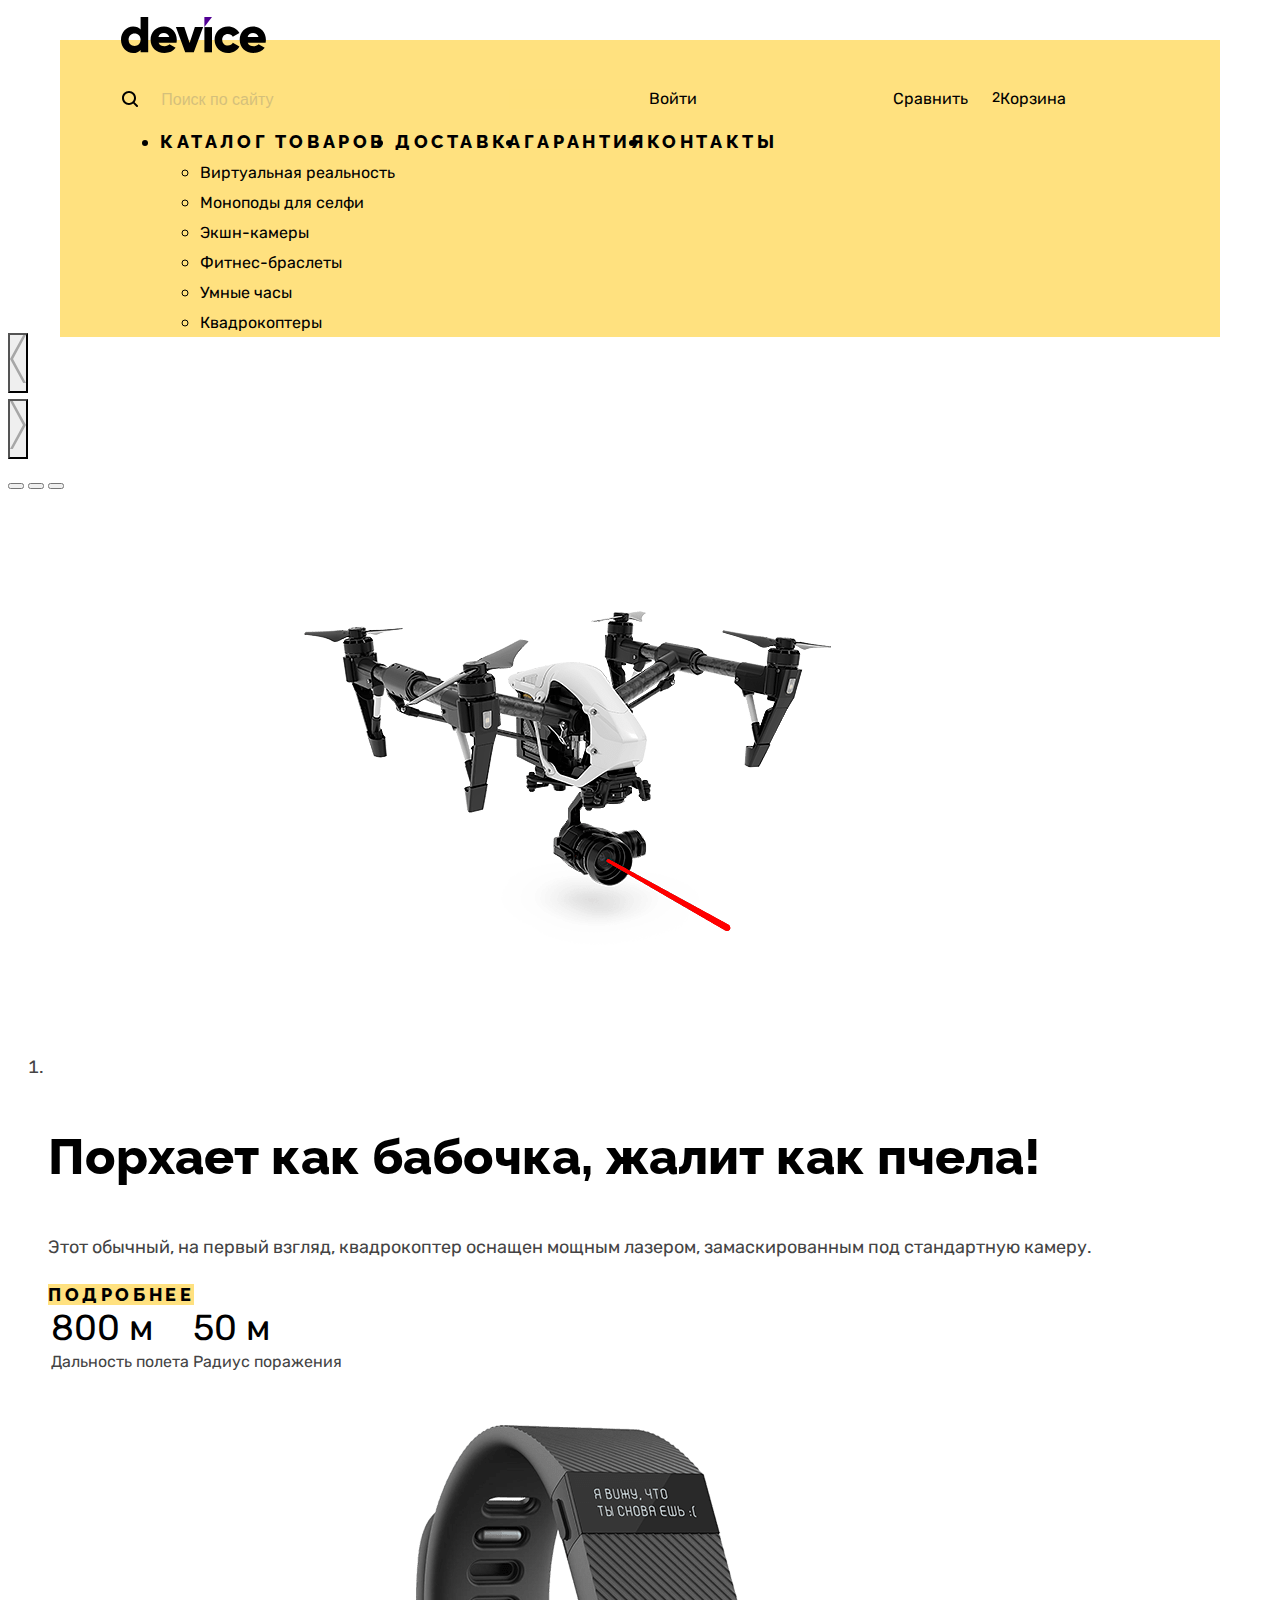
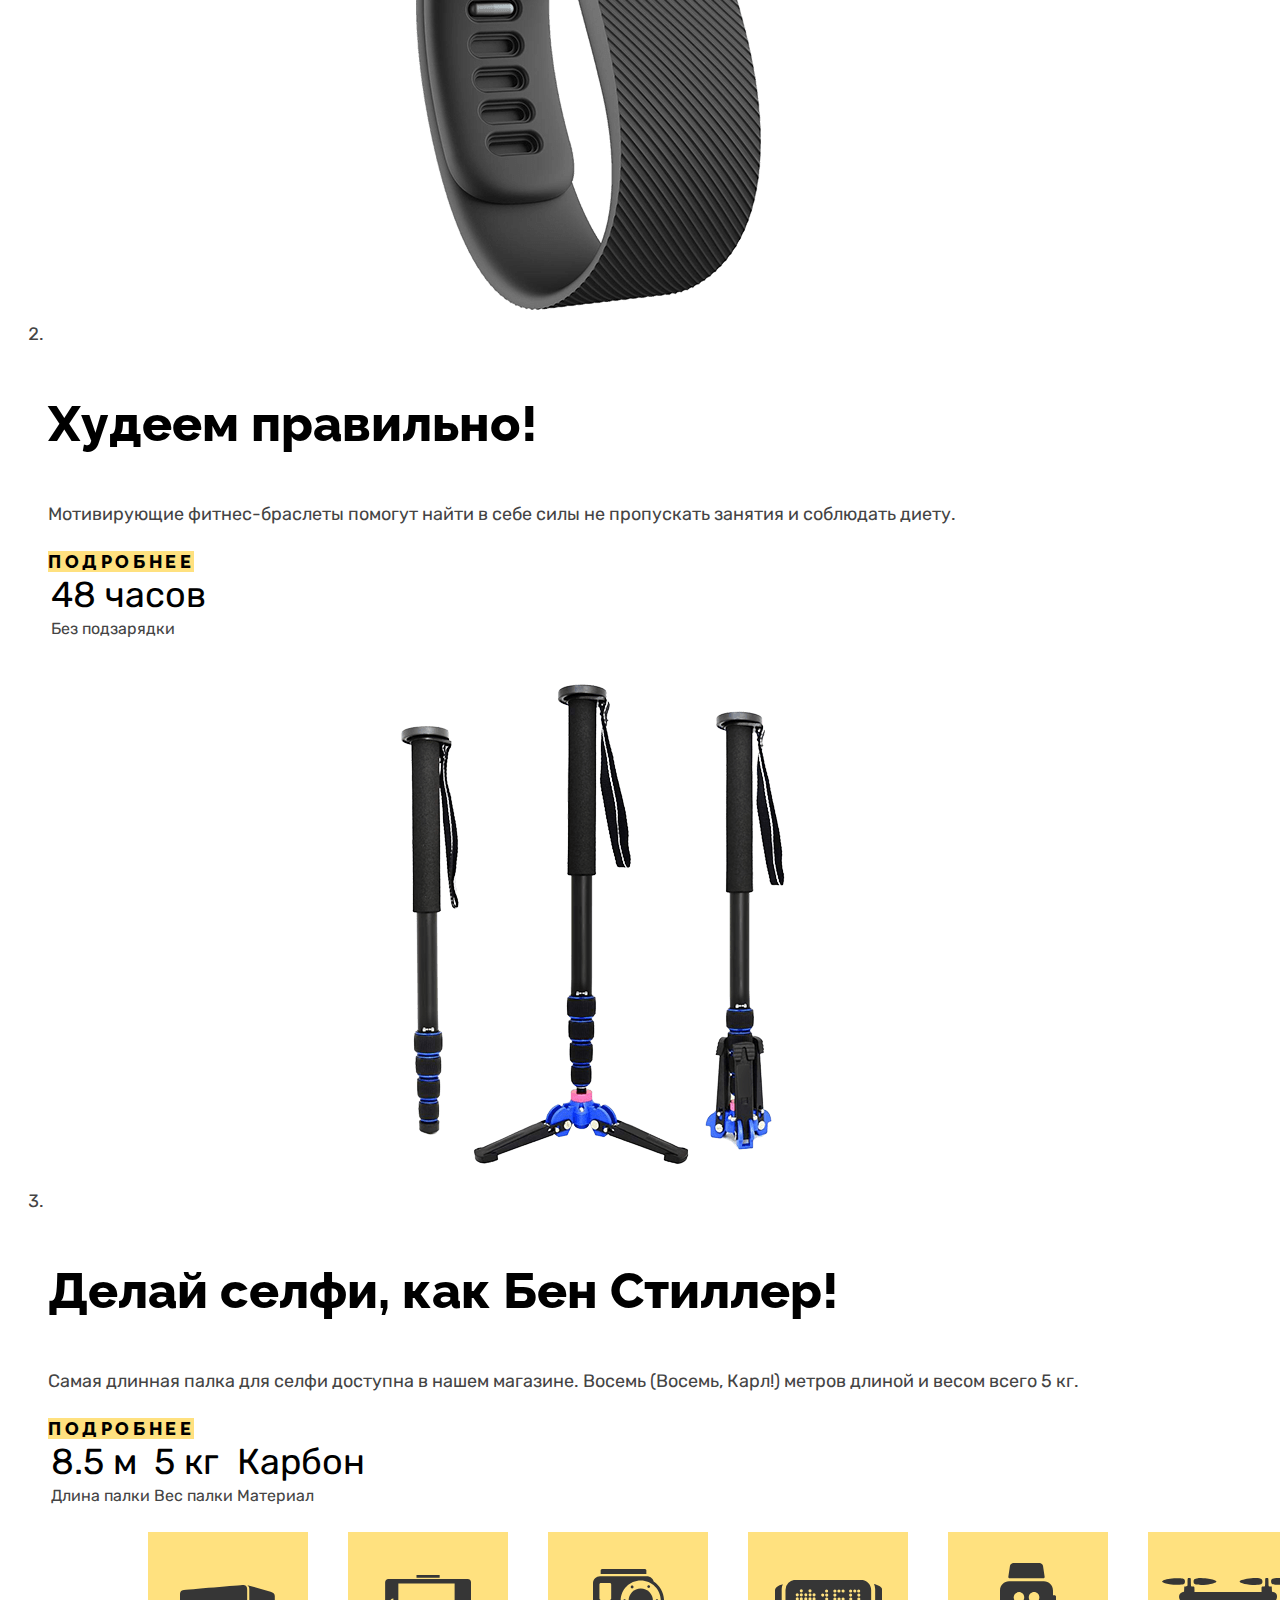
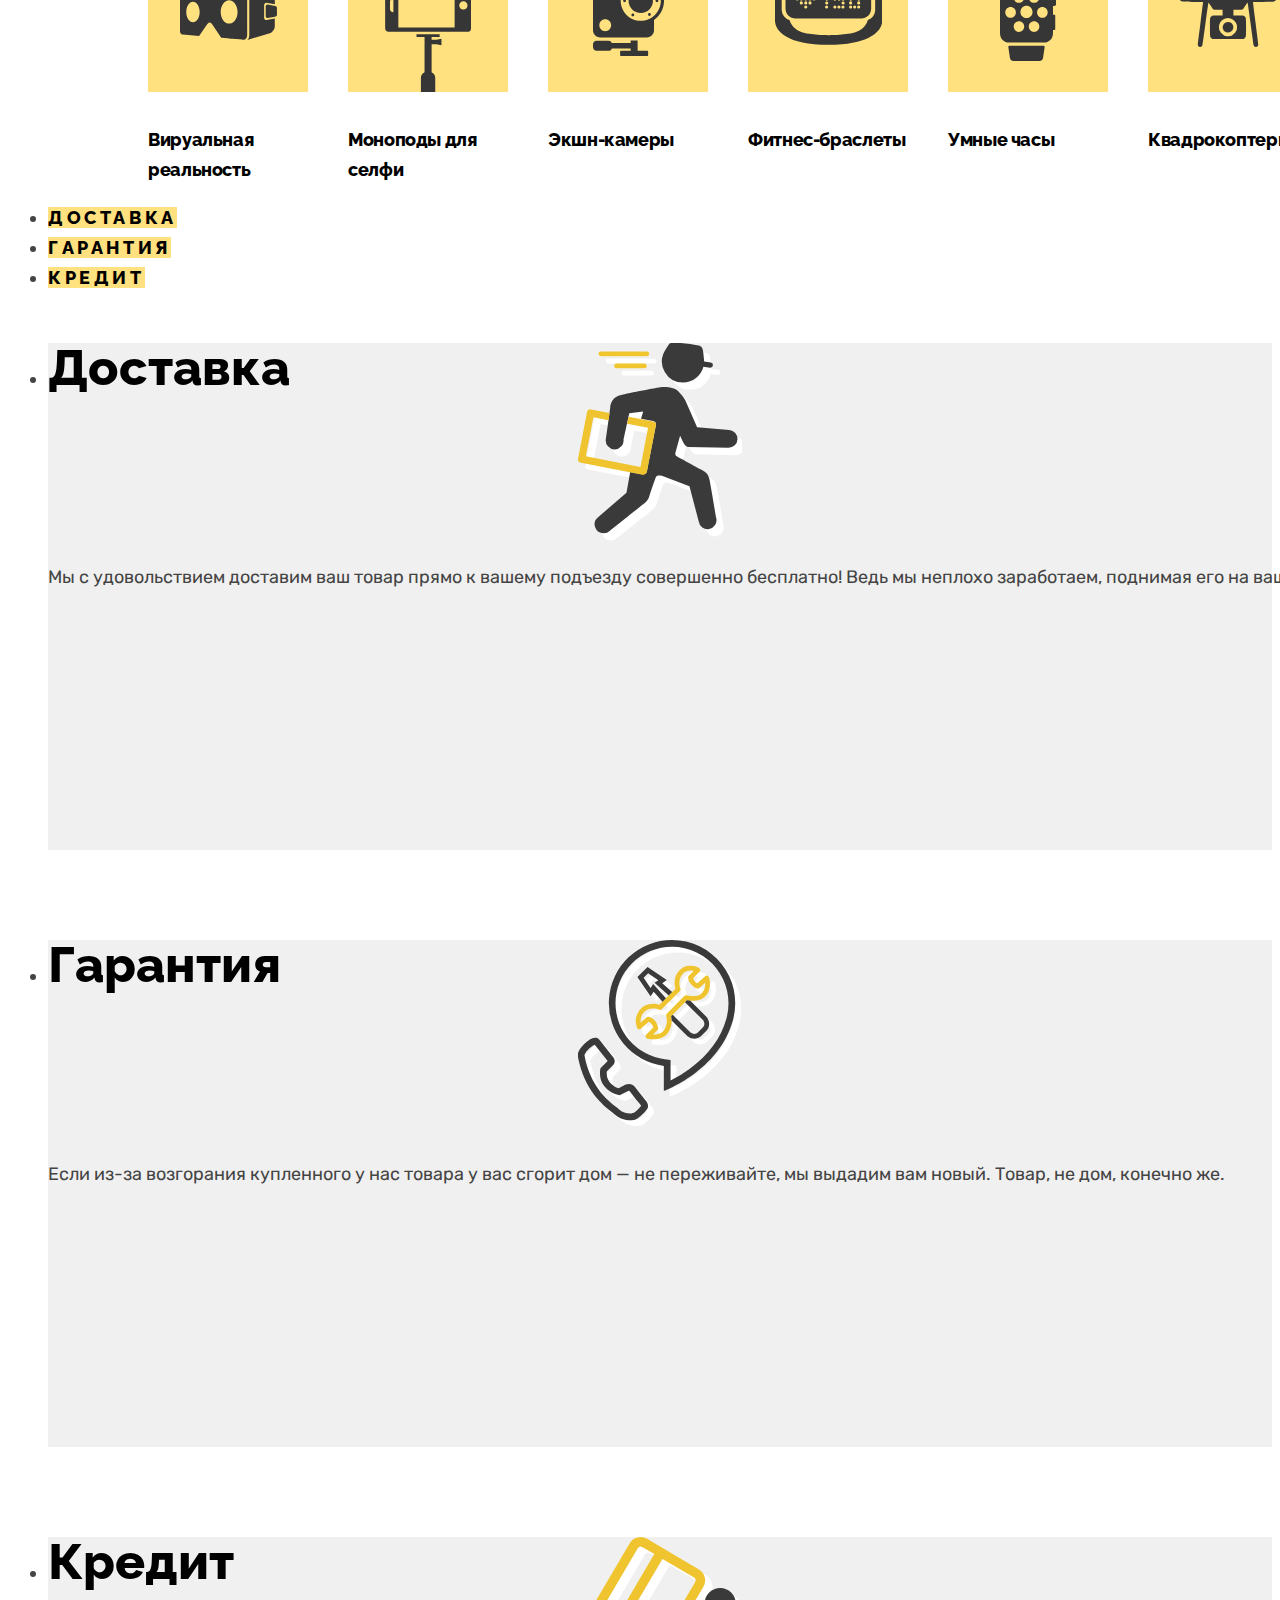
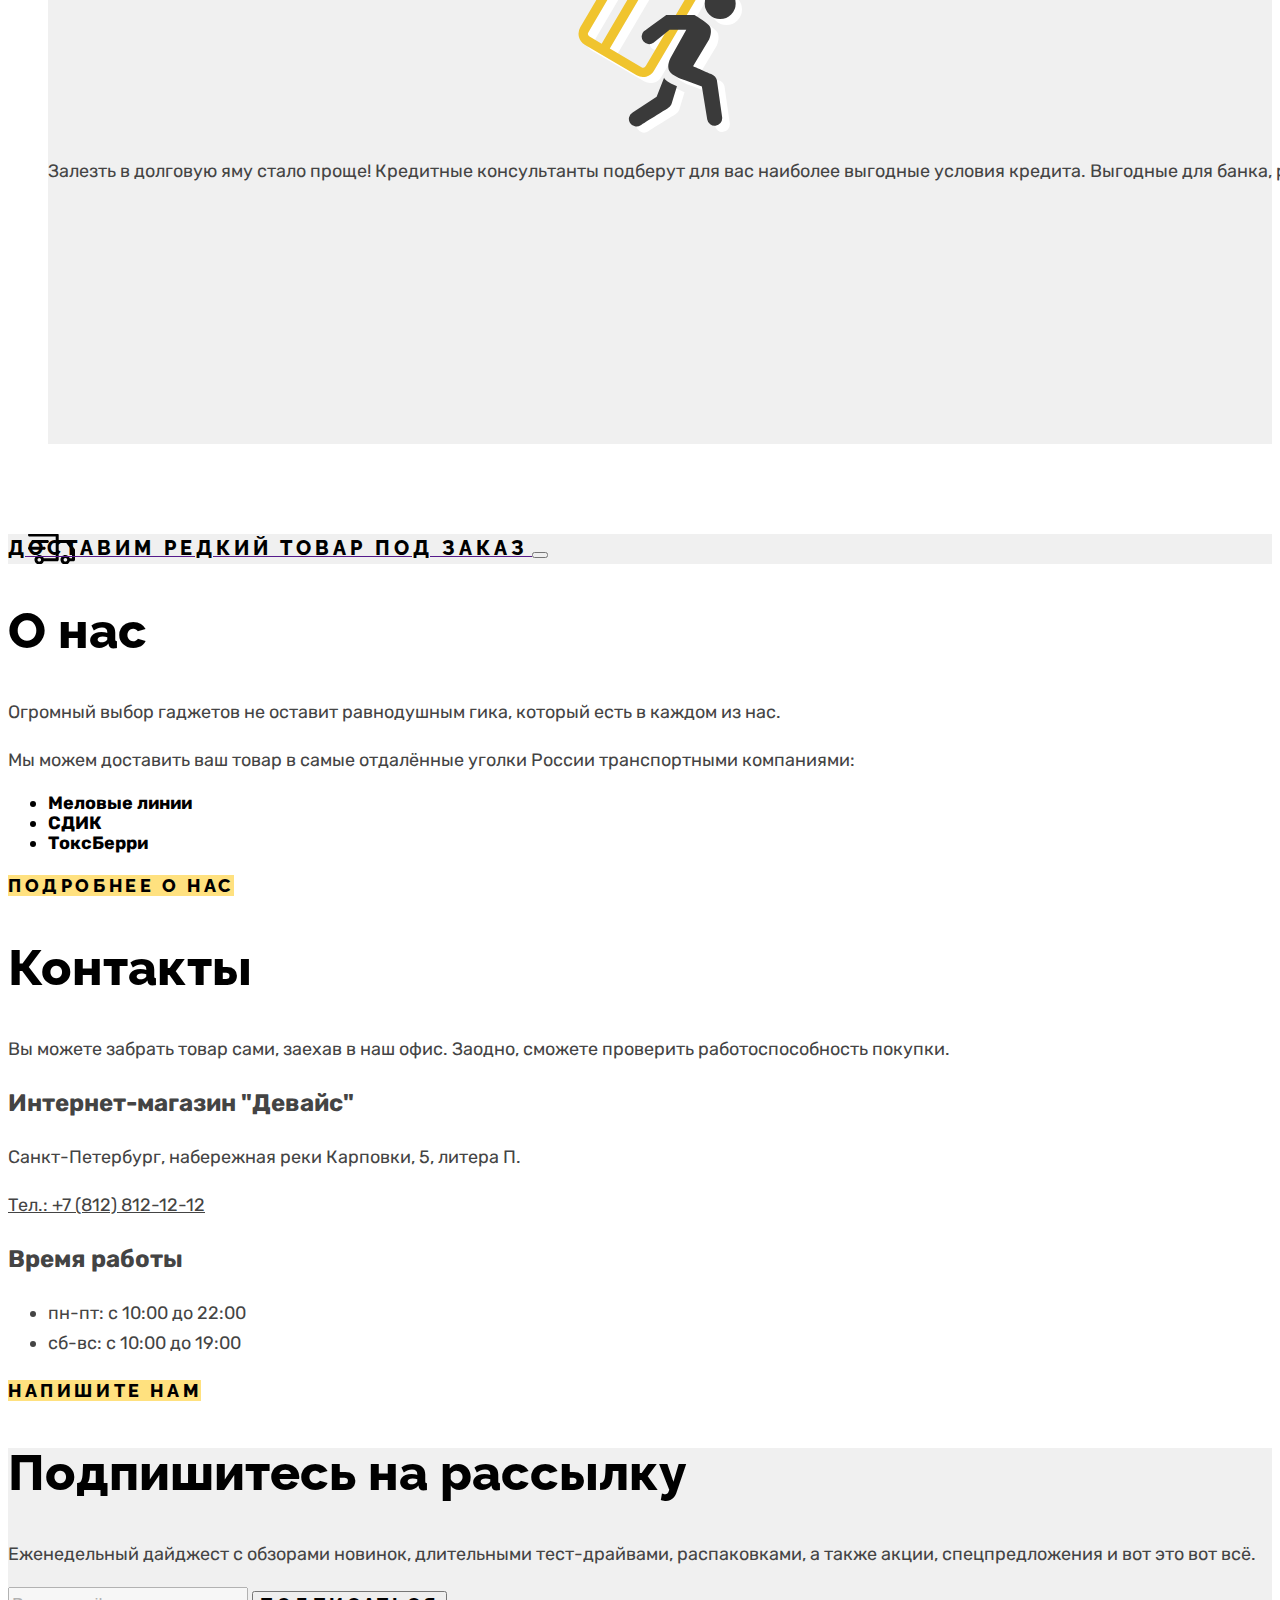
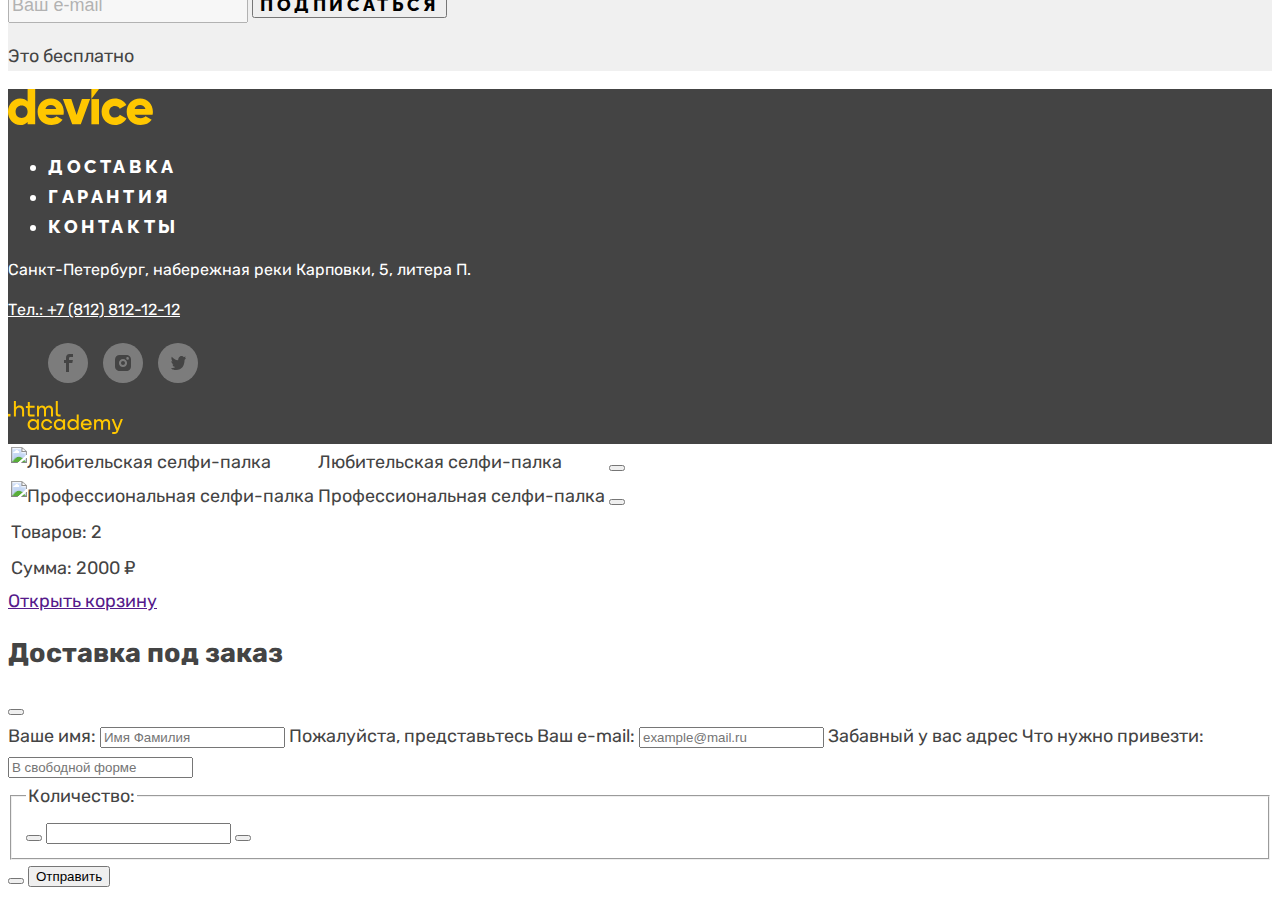
==== index.html @ 83bd24f4 "Базовая стилизация всех страниц (правки1)" ====
<!DOCTYPE html>
<html lang="ru">
  <head>
    <meta charset="utf-8">
    <title>HTML Academy: Девайс</title>
    <link rel="stylesheet" href="css/styles.css">
  </head>

  <body>
    <header class="header">
      <a class="logo" href="index.html">
        <img class="logo-black" src="img/device-black.svg" height="36" width="145" alt="Логотип Интернет-магазина гаджетов ''Девайс''">
      </a>
      <nav class="navigation">
        <div class="user-menu">
          <form class="search" action="https://echo.htmlacademy.ru/" method="post">
            <button class="search-button" type="submit">
              <label class="visually-hidden">Поиск по сайту</label>
            </button>
            <input class="search-input" type="text" name="search" placeholder="Поиск по сайту">
          </form>
          <a class="user-menu-link in" href="#">
            <span class="user-menu-link-txt">Войти</span>
          </a>
          <a class="user-menu-link out" href="#">
            <span class="visually-hidden">Выйти</span>
          </a>
          <a class="user-menu-link compare" href="#">
            <span class="user-menu-link-txt">Сравнить</span>
          </a>
          <a class="user-menu-link basket" href="#">
            <span class="user-menu-basket-quantity">2</span>
            <span class="user-menu-link-txt" >Корзина</span>
          </a>
        </div>

        <ul class="main-menu">
          <li class="main-menu-item">
            <a class="main-menu-link" href="catalog.html">Каталог товаров</a>
            <ul class="main-menu-categories">
              <li class="main-menu-categories-item">
                <a class="main-menu-categories-link" href="virtual-reality.html">Виртуальная реальность</a>
              </li>
              <li class="main-menu-categories-item">
                <a class="main-menu-categories-link" href="monopods.html">Моноподы для селфи</a>
              </li>
              <li class="main-menu-categories-item">
                <a class="main-menu-categories-link" href="action-cams.html">Экшн-камеры</a>
              </li>
              <li class="main-menu-categories-item">
                <a class="main-menu-categories-link" href="fitness-bracelets.html">Фитнес-браслеты</a>
              </li>
              <li class="main-menu-categories-item">
                <a class="main-menu-categories-link" href="smart-watch.html">Умные часы</a>
              </li>
              <li class="main-menu-categories-item">
                <a class="main-menu-categories-link" href="copters.html">Квадрокоптеры</a>
              </li>
            </ul>
          </li>
          <li class="main-menu-item">
            <a class="main-menu-link" href="#">Доставка</a>
          </li>
          <li class="main-menu-item">
            <a class="main-menu-link" href="#">Гарантия</a>
          </li>
          <li class="main-menu-item">
            <a class="main-menu-link" href="#">Контакты</a>
          </li>
        </ul>
      </nav>
    </header>

    <main class="main-index">
      <h1 class="visually-hidden">Интернет-магазин гаджетов "Девайс"</h1>
      <section class="promo">
        <h2 class="visually-hidden">Промо-Слайдер</h2>
        <div>
          <button class="promo-button-prev" type="button">
            <span class="visually-hidden">Предыдущее промо</span>
          </button>
        </div>
        <div>
          <button class="promo-button-next" type="button">
            <span class="visually-hidden">Следующее промо</span>
          </button>
        </div>

        <div class="promo-pagination">
          <button class="promo-pagination-button-current" type="button">
            <span class="visually-hidden">1-е промо</span>
          </button>
          <button class="promo-pagination-button" type="button">
            <span class="visually-hidden">2-е промо</span>
          </button>
          <button class="promo-pagination-button" type="button">
            <span class="visually-hidden">3-е промо</span>
          </button>
        </div>

        <ol class="promo-list">
          <li class="promo-list-item">
            <span class="promo-list-item-number">01</span>
            <a class="promo-list-item-image-link" href="#">
              <img class="promo-list-item-image" src="img/slider-1.png" alt="Фото квадропоптера" >
            </a>
            <p class="promo-list-item-tagline">Порхает как бабочка, жалит как пчела!</p>
            <p class="promo-list-item-description">Этот обычный, на первый взгляд, квадрокоптер оснащен мощным лазером, замаскированным под стандартную камеру.</p>
            <a class="button" href="#">Подробнее</a>
            <table class="promo-list-item-table">
              <tr class="promo-list-item-table-values">
                <td>800 м</td>
                <td>50 м</td>
              </tr>
              <tr class="promo-list-item-table-parameters">
                <td>Дальность полета</td>
                <td>Радиус поражения</td>
              </tr>
            </table>
          </li>
          <li class="promo-list-item">
            <span class="promo-list-item-number">02</span>
            <a class="promo-list-item-image-link" href="#">
              <img class="promo-list-item-image"  src="img/slider-2.png" alt="Фото фитнес-браслета" >
            </a>
            <p class="promo-list-item-tagline">Худеем правильно!</p>
            <p class="promo-list-item-description">Мотивирующие фитнес-браслеты помогут найти в себе силы не пропускать занятия и соблюдать диету.</p>
            <a class="button" href="#">Подробнее</a>
            <table class="promo-list-item-table">
              <tr class="promo-list-item-table-values">
                <td>48 часов</td>
              </tr>
              <tr class="promo-list-item-table-parameters">
                <td>Без подзарядки</td>
              </tr>
            </table>
          </li>
          <li class="promo-list-item">
            <span class="promo-list-item-number">03</span>
            <a class="promo-list-item-image-link" href="#">
              <img class="promo-list-item-image" src="img/slider-3.png" alt="Фото селфи-палки" >
            </a>
            <p class="promo-list-item-tagline">Делай селфи, как Бен Стиллер!</p>
            <p class="promo-list-item-description">Самая длинная палка для селфи доступна в нашем магазине. Восемь (Восемь, Карл!) метров длиной и весом всего 5 кг.</p>
            <a class="button" href="#">Подробнее</a>
            <table class="promo-list-item-table">
              <tr class="promo-list-item-table-values">
                <td>8.5 м</td>
                <td>5 кг</td>
                <td>Карбон</td>
              </tr>
              <tr class="promo-list-item-table-parameters">
                <td>Длина палки</td>
                <td>Вес палки</td>
                <td>Материал</td>
              </tr>
            </table>
          </li>
        </ol>
      </section>

      <section class="categories">
        <h2 class="visually-hidden">Категории</h2>
        <ul class="categories-list">
          <li class="categories-item">
            <a class="categories-link cat-img-1" href="#">
              <span class="categories-title">Вируальная реальность</span>
            </a>
          </li>

          <li class="categories-item">
            <a class="categories-link cat-img-2" href="#">
              <span class="categories-title">Моноподы для селфи</span>
            </a>
          </li>

          <li class="categories-item">
            <a class="categories-link cat-img-3" href="#">
              <span class="categories-title">Экшн-камеры</span>
            </a>
          </li>

          <li class="categories-item">
            <a class="categories-link cat-img-4" href="#">
              <span class="categories-title">Фитнес-браслеты</span>
            </a>
          </li>
          <li class="categories-item inner">
            <a class="categories-link cat-img-5" href="#">
              <span class="categories-title ">Умные часы</span>
            </a>
          </li>
          <li class="categories-item">
            <a class="categories-link cat-img-6" href="#">
              <span class="categories-title ">Квадрокоптеры</span>
            </a>
          </li>
        </ul>
      </section>

      <section class="services">
        <h2 class="visually-hidden">Сервисы</h2>

        <div class="services-group">
          <ul class="services-pagination">
            <li class="services-pagination-item">
              <a class="button" href="#">
                <span class="services-pagination-link-txt">Доставка</span>
              </a>
            </li>
            <li class="services-pagination-item">
              <a class="button" href="#">
                <span class="services-pagination-link-txt">Гарантия</span>
              </a>
            </li>
            <li class="services-pagination-item">
              <a class="button" href="#">
                <span class="services-pagination-link-txt">Кредит</span>
              </a>
            </li>
          </ul>

          <ul class="services-list">
            <li class="services-list-item delivery-img">
              <h3 class="services-list-item-name">Доставка</h3>
              <p class="services-list-item-description">Мы с удовольствием доставим ваш товар прямо к вашему подъезду совершенно бесплатно! Ведь мы неплохо заработаем, поднимая его на ваш этаж.</p>
            </li>
            <li class="services-list-item warranty-img">
              <h3 class="services-list-item-name">Гарантия</h3>
              <p class="services-list-item-description">Если из-за возгорания купленного у нас товара у вас сгорит дом — не переживайте, мы выдадим вам новый. Товар, не дом, конечно же.</p>
            </li>
            <li class="services-list-item credit-img">
              <h3 class="services-list-item-name">Кредит</h3>
              <p class="services-list-item-description">Залезть в долговую яму стало проще! Кредитные консультанты подберут для вас наиболее выгодные условия кредита. Выгодные для банка, разумеется.</p>
            </li>
          </ul>
        </div>

        <div class="services-delivery">
          <h3 class="visually-hidden">Доставка под заказ</h3>
          <a class="services-delivery-link" href="">
            <span class="services-delivery-link-txt">Доставим редкий товар под заказ</span>
          </a>
          <button class="services-delivery-button-info" type="button">
            <span class="visually-hidden">Посмотреть дополнительную информацию</span>
          </button>
        </div>
      </section>

      <section class="about-us">
        <h2 class="subtitle-h2">О нас</h2>
        <p class="about-us-txt1">Огромный выбор гаджетов не оставит равнодушным гика, который есть в каждом из нас.</p>
        <p class="about-us-txt2">Мы можем доставить ваш товар в самые отдалённые уголки России транспортными компаниями:</p>
        <ul class="about-us-3pl">
          <li class="about-us-3pl-company">Меловые линии</li>
          <li class="about-us-3pl-company">СДИК</li>
          <li class="about-us-3pl-company">ТоксБерри</li>
        </ul>
        <a class="button" href="#">Подробнее о нас</a>
      </section>

      <section class="contacts">
        <h2 class="subtitle-h2">Контакты</h2>
        <p class="contacts-txt">Вы можете забрать товар сами, заехав в наш офис. Заодно, сможете проверить работоспособность покупки.</p>
        <h3 class="contacts-address-subtitle">Интернет-магазин "Девайс"</h3>
        <address class="contacts-address">
          <p class="contacts-address-txt">Санкт-Петербург, набережная реки Карповки, 5, литера П.</p>
          <a class="contacts-phone" href="tel:+78128121212">Тел.: +7 (812) 812-12-12</a>
        </address>
        <h3 class="contacts-schedule-subtitle">Время работы</h3>
        <ul class="contacts-schedule">
          <li class="contacts-schedule-item">пн-пт: с 10:00 до 22:00</li>
          <li class="contacts-schedule-item">сб-вс: с 10:00 до 19:00</li>
        </ul>
        <a class="button" href="#">Напишите нам</a>
      </section>

      <section class="mailing">
        <h2 class="subtitle-h2">Подпишитесь на рассылку</h2>
        <p class="mailing-description">Еженедельный дайджест с обзорами новинок, длительными тест-драйвами, распаковками, а также акции, спецпредложения и вот это вот всё.</p>
        <form class="mailing-submission" action="https://echo.htmlacademy.ru/" method="post">
          <input class="mailing-submission-email" type="email" name="mailing-submission-email" placeholder="Ваш e-mail">
          <button class="mailing-submission-button" type="submit">Подписаться</button>
        </form>
        <p class="mailing-for-free">Это бесплатно</p>
      </section>
    </main>

    <footer class="footer">
      <a href="index.html">
        <img class="logo-yellow" height="36" width="145" src="img/device-yellow.svg"  alt="Логотип Интернет-магазина гаджетов ''Девайс''">
      </a>
      <section class="footer-navigation">
        <h2 class="visually-hidden">Навигация</h2>
        <ul class="footer-navigation-list">
          <li class="footer-navigation-item">
            <a class="footer-navigation-link" href="#">Доставка</a>
          </li>
          <li class="footer-navigation-item">
            <a class="footer-navigation-link" href="#">Гарантия</a>
          </li>
          <li class="footer-navigation-item">
            <a class="footer-navigation-link" href="#">Контакты</a>
          </li>
        </ul>
      </section>

      <section class="footer-contacts">
        <h2 class="visually-hidden">Контакты</h2>
        <address class="footer-contacts-address">
          <p class="footer-contacts-address-txt">Санкт-Петербург, набережная реки Карповки, 5, литера П.</p>
        </address>
        <p class="footer-contacts-address">
          <a class="footer-contacts-address-phone" href="tel:+78128121212">Тел.: +7 (812) 812-12-12</a>
        </p>
      </section>

      <section class="footer-social">
        <h2 class="visually-hidden">Социальные сети</h2>
        <ul class="footer-social-list">
          <li class="footer-social-item">
            <a class="footer-social-link facebook" href="https://www.facebook.com/htmlacademy">
              <span class="visually-hidden">Логотип Facebook</span>
            </a>
          </li>
          <li class="footer-social-item">
            <a class="footer-social-link instagram" href="https://www.instagram.com/htmlacademy/">
              <span class="visually-hidden">Логотип Instagram</span>
            </a>
          </li>
          <li class="footer-social-item">
            <a class="footer-social-link twitter" href="https://twitter.com/htmlacademy_ru">
              <span class="visually-hidden">Логотип Twitter</span>
            </a>
          </li>
        </ul>
      </section>

      <a class="logo-html-academy" href="https://htmlacademy.ru/">
        <img class="logo-html-academy-logo" height="34" width="115" src="img/logo-htmlacademy-1.svg" alt="Логотип .html academy">
      </a>
    </footer>

    <section class="basket-popap">
      <h2 class="visually-hidden">Всплывающее окно Корзины</h2>
      <table class="basket-popap-list">
        <tr class="basket-popap-item">
          <td><img class="basket-popap-item-image" src="" alt="Любительская селфи-палка"></td>
          <td>Любительская селфи-палка</td>
          <td><button class="basket-popap-item-deletion" type="button">
            <span class="visually-hidden">Удаление позиции из корзины</span>
          </button></td>
        </tr>
        <tr class="basket-popap-item">
          <td><img class="basket-popap-item-image" src="" alt="Профессиональная селфи-палка"></td>
          <td>Профессиональная селфи-палка</td>
          <td><button class="basket-popap-item-deletion" type="button">
            <span class="visually-hidden">Удаление позиции из корзины</span>
          </button></td>
        </tr>
      </table>

      <table class="basket-popap-count">
        <tr class="basket-popap-count-item">
          <td>Товаров:</td>
          <td>2</td>
        </tr>
      </table>

      <table class="basket-popap-total">
        <tr class="basket-popap-total-item">
          <td>Сумма:</td>
          <td>2000 ₽</td>
        </tr>
      </table>
      <a class="basket-popap-link-button" href="">Открыть корзину</a>
    </section>

    <section class="special-delivery">
      <h2 class="special-delivery-subtitle">Доставка под заказ</h2>
      <button class="special-delivery-close-button" type="button">
        <span class="visually-hidden">Кнопка "Закрыть"</span>
      </button>

      <form class="special-delivery-form" action="https://echo.htmlacademy.ru/" method="post">
        <label for="special-delivery-form-name-id">Ваше имя:</label>
        <input type="text" id="special-delivery-form-name-id" name="special-delivery-form-name" placeholder="Имя Фамилия">
        <span class="special-delivery-form-name-comment">Пожалуйста, представьтесь</span>
        <label for="special-delivery-form-email-id">Ваш e-mail:</label>
        <input type="text" id="special-delivery-form-email-id" name="special-delivery-form-email" placeholder="example@mail.ru">
        <span class="special-delivery-form-email-comment">Забавный у вас адрес</span>
        <label for="special-delivery-form-request-id">Что нужно привезти:</label>
        <input type="text" id="special-delivery-form-request-id" name="special-delivery-form-request" placeholder="В свободной форме">

        <fieldset class="special-delivery-form-set-quantity">
          <legend class="special-delivery-form-set-quantity-title">Количество:</legend>
          <button class="set-quantity-subtract" type="button">
            <span class="visually-hidden">Уменьшить количество</span>
          </button>
          <label class="special-delivery-form-set-quantity-label">
            <input class="special-delivery-form-set-quantity-input" type="number" name="special-delivery-form-quantity">
          </label>
          <button class="set-quantity-add" type="button">
            <span class="visually-hidden">Увеличить количество</span>
          </button>
        </fieldset>

        <button class="special-delivery-form-set-quantity-info-button" type="button">
          <span class="visually-hidden">Постараемся найти, сколько нужно. Привезём сколько получится по требованиям к провозу багажа.</span>
        </button>
        <button class="special-delivery-form-submission-button" type="submit">Отправить</button>
      </form>
    </section>
  </body>
</html>
---- css/styles.css ----
@font-face {
  font-family: "Rubik";
  font-style: normal;
  font-weight: 400;
  src: url("../fonts/rubik/rubik-400.woff2") format("woff2");
  font-display: swap;
}

@font-face {
  font-family: "Rubik";
  font-style: normal;
  font-weight: 700;
  src: url("../fonts/rubik/rubik-700.woff2") format("woff2");
  font-display: swap;
}

@font-face {
  font-family: "Rubik";
  font-style: normal;
  font-weight: 800;
  src: url("../fonts/rubik/rubik-800.woff2") format("woff2");
  font-display: swap;
}

@font-face {
  font-family: "Raleway";
  font-style: normal;
  font-weight: 800;
  src: url("../fonts/raleway/raleway-800.woff2") format("woff2");
  font-display: swap;
}



body {
  font-family:"Rubik", sans-serif;
  font-size: 18px;
  line-height: 30px;
  color: #444444;
  text-align: left;
  background-color: #FFFFFF;
}



.button {
  font-family: "Raleway", sans-serif;
  font-size: 18px;
  line-height: 21px;
  font-weight: 800;
  text-align: center;
  color: #000000;
  background-color: #FFE17F;
  text-decoration: none;
  text-transform: uppercase;
  letter-spacing: 0.2em;
}

.visually-hidden {
  position: absolute;
  width: 1px;
  height: 1px;
  margin: -1px;
  padding: 0;
  border: 0;
  clip: rect(0 0 0 0);
  overflow: hidden;
}


/* Pages */

.header {
  width:1160px;
  margin: 17px auto;
}

.logo{
  margin-left:61px;
  padding:0px;
  margin-bottom:0px;
}

.navigation {
  color: #000000;
  background:  #FFE17F;
  margin: -22px auto;
  padding-top:49px;
  padding-left:60px;
  padding-right:25px;
}

.user-menu{
  display: flex;
  flex-direction:row;
}

.search{
  width:480px;
  height:20px;
  display: flex;
  flex-direction: row;
  border: 0px solid rgba(0, 0, 0, 0);
}

.search-button{
  height: 20px;
  width:20px;
  background-image: url("../img/search.svg");
  background-position: 50% 50%;
  background-size: 16px;
  background-repeat: no-repeat;
  background-color: #FFE17F;
  border: 0px solid rgba(0, 0, 0, 0);

}

.search-input{
  margin-left:20px;
  width:480px;
  font-size: 16px;
  line-height: 19px;
  opacity: 30%;
  background-color: #FFE17F;
  border: 0px solid rgba(0, 0, 0, 0);
}

.user-menu-link{
  color: #000000;
  font-size: 16px;
  line-height: 19px;
  text-decoration: none;
  display: flex;
}

.in{
  display: flex;
  margin-left:49px;
  width:220px;
}

.compare{
  display: flex;
  margin-left:24px;
}

.basket{
  display: flex;
  margin-left:24px;
}

.main-menu{
  display: flex;
  flex-direction: row;
}


.main-menu-link {
  color: #000000;
  font-family:"Raleway", sans-serif;
  font-size: 18px;
  line-height: 21px;
  font-weight: 800;
  text-align: left;
  text-decoration: none;
  text-transform: uppercase;
  letter-spacing: 0.2em;
}

.main-menu-categories-link {
  color: #000000;
  font-size: 16px;
  line-height: 18px;
  text-decoration: none;
}

.user-menu-basket-quantity{
  color: #000000;
  font-size: 14px;
  line-height: 17px;
}



.promo-button-prev {
  height: 60px;
  width: 20px;
  background-image: url("../img/left-tall-arrow-1.svg");
  background-size: 100% auto;
  background-repeat: no-repeat;
}

.promo-button-next {
  height: 60px;
  width: 20px;
  background-image: url("../img/right-tall-arrow-1.svg");
  background-size: 100% auto;
  background-repeat: no-repeat;
}

.promo-list-item-number {
  color: #FFFFFF;
  font-family:"Rubik", sans-serif;
  font-size: 180px;
  line-height: 30px;
  font-weight: 800;
  text-align: right;
  text-decoration: none;
  text-transform: uppercase;
}

.promo-list-item-tagline {
  color:#000000;
  font-family: "Raleway", sans-serif;
  font-weight: 800;
  font-size: 50px;
  line-height: 50px;
  text-align: left;
}


.promo-list-item-table-values{
  color:#000000;
  font-size: 36px;
  line-height: 30px;

}

.promo-list-item-table-parameters{
  color:#444444;
  font-size: 16px;
  line-height: 30px;
}

/*XXXXXXXXX
  display: block;
  background:#7fff85;
XXXXXXXXXXXXXXXXXXXXXXXXXXXXXXXXXXXXXXXXXXXXXXXXXXXXXXXXXXXXXXXXXX*/

.categories-list{
  width: 1160px;
  height: 253px;
  background-repeat: no-repeat;
  display: flex;
  list-style: none;
  margin-left:140px;
  padding-left: 0px;
}

.categories-item{
  width: 160px;
  height: 253px;
  margin-right:40px;
}

.categories-link::before{
  display: block;
  width: 160px;
  height: 160px;
  background-repeat: no-repeat;
  background:#FFE17F;
  content:"";
  margin-bottom: 33px;
}

.categories-link{
  text-decoration: none;
  width: 160px;
  height: 253px;
  padding-top: 193px;
  background-repeat: no-repeat;
}

.categories-title{
  width: 160px;
  color:#000000;
  font-family:"Raleway",sans-serif;
  font-size: 18px;
  line-height: 24px;
  font-weight: 800;
  text-align: left;
  font-style: normal;
  letter-spacing: -0.02em;
}


.cat-img-1::before{
  background-image: url("../img/virtual-reality.svg");
  background-position: 50%;
  background-repeat: no-repeat;
}

.cat-img-2::before{
  background-image: url("../img/monopod.svg");
  background-position: 50% 100%;
  background-repeat: no-repeat;
}

.cat-img-3::before{
  background-image: url("../img/action-camera.svg");
  background-position: 50%;
  background-repeat: no-repeat;
}

.cat-img-4::before{
  background-image: url("../img/fitness-bracelet.svg");
  background-position: 50%;
  background-repeat: no-repeat;
}

.cat-img-5::before{
  background-image: url("../img/smart-watch.svg");
  background-position: 50%;
  background-repeat: no-repeat;
}

.cat-img-6::before{
  background-image: url("../img/copter.svg");
  background-position: 50%;
  background-repeat: no-repeat;
}


/*XXXXXXXXXXXXXXXXXXXXXXXXXXXXXXXXXXXXXXXXXXXXXXXXXXXXXXXXXXXXXXXXXXXXXXXXXXXXXXXXXXXXXX
SERVICES*/

.services-list-item-description{
  height: 288px;
  width: 1440px;
  margin-top: 169px;
  margin-bottom: 90px;
}
.delivery-img{
  background-color: #F0F0F0;
  background-image:url("../img/delivery-man.svg");
  background-size: 164px;
  background-repeat: no-repeat;
  background-position-x: center;
  background-position-y: top;
}

.warranty-img{
background-color: #F0F0F0;
background-image:url("../img/warranty-1.svg");
background-size: 164px;
background-repeat: no-repeat;
background-position-x: center;
background-position-y: top;
}

.credit-img{
background-color: #F0F0F0;
background-image:url("../img/credit-1.svg");
background-size: 164px;
background-repeat: no-repeat;
background-position-x: center;
background-position-y: top;
}

.services-list-item-name{
  color: #000000;
  font-family:"Raleway", sans-serif;
  font-size: 50px;
  line-height: 50px;
  font-weight: 800;
  text-align: left;
  font-style: normal;
}

.services-delivery-link-txt {
  font-family: "Raleway", sans-serif;
  font-size: 20px;
  line-height:23px;
  font-weight: 800;
  text-align: center;
  color: #000000;
  text-decoration: none;
  text-transform: uppercase;
  letter-spacing: 0.2em;
}

.subtitle-h2{
  color: #000000;
  font-family:"Raleway", sans-serif;
  font-size: 50px;
  line-height: 50px;
  font-weight: 800;
  text-align: left;
  font-style: normal;
}

.services-delivery{
  background-color: #F0F0F0;
  background-image:url("../img/delivery-1.svg");
  background-size: 47px;
  background-repeat: no-repeat;
  background-position-x: 20px;
  background-position-y: center;

}


.contacts-address-subtitle{
  font-weight: 700;
  font-size: 24px;
  line-height: 30px;
}

.contacts-schedule-subtitle{
  font-weight: 700;
  font-size: 24px;
  line-height: 30px;
}

.about-us-3pl{
  color:#000000;
  font-weight: 700;
  font-size: 18px;
  line-height: 20px;
}

.contacts-address {
  color: #444444;
  font-style: normal;
}
.contacts-phone {
  color: #444444;
  font-style: normal;
}

.mailing{
  background-color: #F0F0F0;
}

.mailing-submission-email{
  font-size: 18px;
  line-height: 30px;
  opacity: 50%;
}

.mailing-submission-button{
  font-family: "Raleway", sans-serif;
  font-size: 18px;
  line-height: 21px;
  font-weight: 800;
  text-align: center;
  color: #000000;
  text-decoration: none;
  text-transform: uppercase;
  letter-spacing: 0.2em;
}

/*XXXXXXXXXXXXXXXXXXXXXXXXXXXXXXXXXXXXXXXXXXXXXXXXXXXXXXXXXXXXXXXXXXXXXXXXXXXXXXXXXXXXXX*/


/* Catalog */

.main-inner {
  color: #000000;
  background-color: #FFFFFF;
  font-family:"Rubik", sans-serif;
  font-size: 16px;
  line-height: 19px;
  text-align: left;
}

.inner-header-title{
  font-family:"Raleway", sans-serif;
  font-size: 50px;
  line-height: 50px;
  font-weight: 800;
}

.breadcrumbs-link{
  color: #000000;
  opacity: 60%;
  text-decoration: none;
}

.catalog-filter{
    background-color: #EBEBEB;
}

.catalog-filter-subtitle{
  font-family:"Raleway", sans-serif;
  font-size: 16px;
  line-height: 19px;
  font-weight: 800;
  letter-spacing: 0.2em;
  text-transform: uppercase;
  background-color: #DCDCDC;
}

.catalog-sorting{
  background-color: #EBEBEB
}


.catalog-filter-subtitle-h3{
  font-size: 18px;
  line-height: 20px;
  font-weight: 700;
  letter-spacing: -0.02em;
}

.catalog-filter-label{
  font-size: 15px;
  line-height: 18px;
  text-align: center;
  opacity: 30%;
}

.catalog-sorting-subtitle{
  font-family:"Raleway", sans-serif;
  font-size: 16px;
  line-height: 19px;
  font-weight: 800;
  letter-spacing: 0.2em;
  text-transform: uppercase;
  background-color: #EBEBEB
}

.select-control{
  color: #000000;
  font-size: 16px;
  line-height: 19px;
}

.product-card-link{
  color: #000000;
  font-size: 18px;
  line-height: 24px;
  font-weight: 700;
  letter-spacing: -0.02em;
  text-decoration: none;
}

.product-card-new{
  color:rgba(0, 0, 0, 0.6);
  font-family:"Raleway", sans-serif;
  font-size: 14px;
  line-height: 16px;
  font-weight: 800;
  text-align: center;
  font-style: normal;
  letter-spacing: 0.2em;
  text-transform: uppercase;
  text-decoration: none;
}

.product-card-price{
  color:#444444;
  font-size: 18px;
  line-height: 21px;
  text-align: right;
}

.product-card-show-more{
  font-family:"Raleway", sans-serif;
  font-size: 16px;
  line-height: 19px;
  font-weight: 800;
  text-align: center;
  font-style: normal;
  letter-spacing: 0.2em;
  text-transform: uppercase;
}

.product-catalog-pagination{
  background-color: #EBEBEB;
}

.product-catalog-pagination-link-prev{
  color: #000000;
  font-family:"Raleway", sans-serif;
  font-size: 16px;
  line-height: 19px;
  font-weight: 800;
  text-align: left;
  font-style: normal;
  letter-spacing: 0.2em;
  text-transform: uppercase;
  text-decoration: none;
}

.product-catalog-pagination-link-next{
  color: #000000;
  font-family:"Raleway", sans-serif;
  font-size: 16px;
  line-height: 19px;
  font-weight: 800;
  text-align: right;
  font-style: normal;
  letter-spacing: 0.2em;
  text-transform: uppercase;
  text-decoration: none;
}

.pagination-link{
  color: #444444;
  text-align: center;
  opacity: 30%;
  text-decoration: none;
}

/* footer */

.footer {
  background-color:#444444;
  color: #FFFFFF;
}

.footer-navigation-link{
  color: #FFFFFF;
  font-family:"Raleway", sans-serif;;
  font-size: 18px;
  line-height: 21px;
  font-weight: 800;
  text-align: center;
  font-style: normal;
  text-transform: uppercase;
  text-decoration: none;
  letter-spacing: 0.2em;
}

.footer-contacts-address{
  font-family:"Rubik",sans-serif;
  font-size: 16px;
  line-height: 19px;
  font-weight: 400;
  text-align: left;
  font-style: normal;
}

.footer-contacts-address-phone{
  color: #FFFFFF;
  font-family:"Rubik",sans-serif;
  font-size: 16px;
  line-height: 30px;
  font-weight: 400;
  text-align: right;
}


.footer-social-list{
  width: 150px;
  height: 40px;
  list-style: none;
  background-repeat: no-repeat;
  display:flex;
  flex-direction:row;
  justify-content:space-between;
  align-items: center;
}

.footer-social-item{
  width: 40px;
  height: 40px;
  background-color:#FFFFFF;
  border-radius: 50%;
  opacity: 30%;
  background-repeat: no-repeat;
}

.footer-social-link{
  display:flex;
  height: 100%;
}

.facebook{
  background-image: url("../img/facebook-1.svg");
  background-size:9px 18px;
  background-position: 50%;
  background-repeat: no-repeat;
}

.instagram{
  background-image: url("../img/instagram-1.svg");
  background-size:16px 16px;
  background-position: 50%;
  background-repeat: no-repeat;
}

.twitter{
  background-image: url("../img/twitter-1.svg");
  background-size:15px 14px;
  background-position: 50%;
  background-repeat: no-repeat;
}
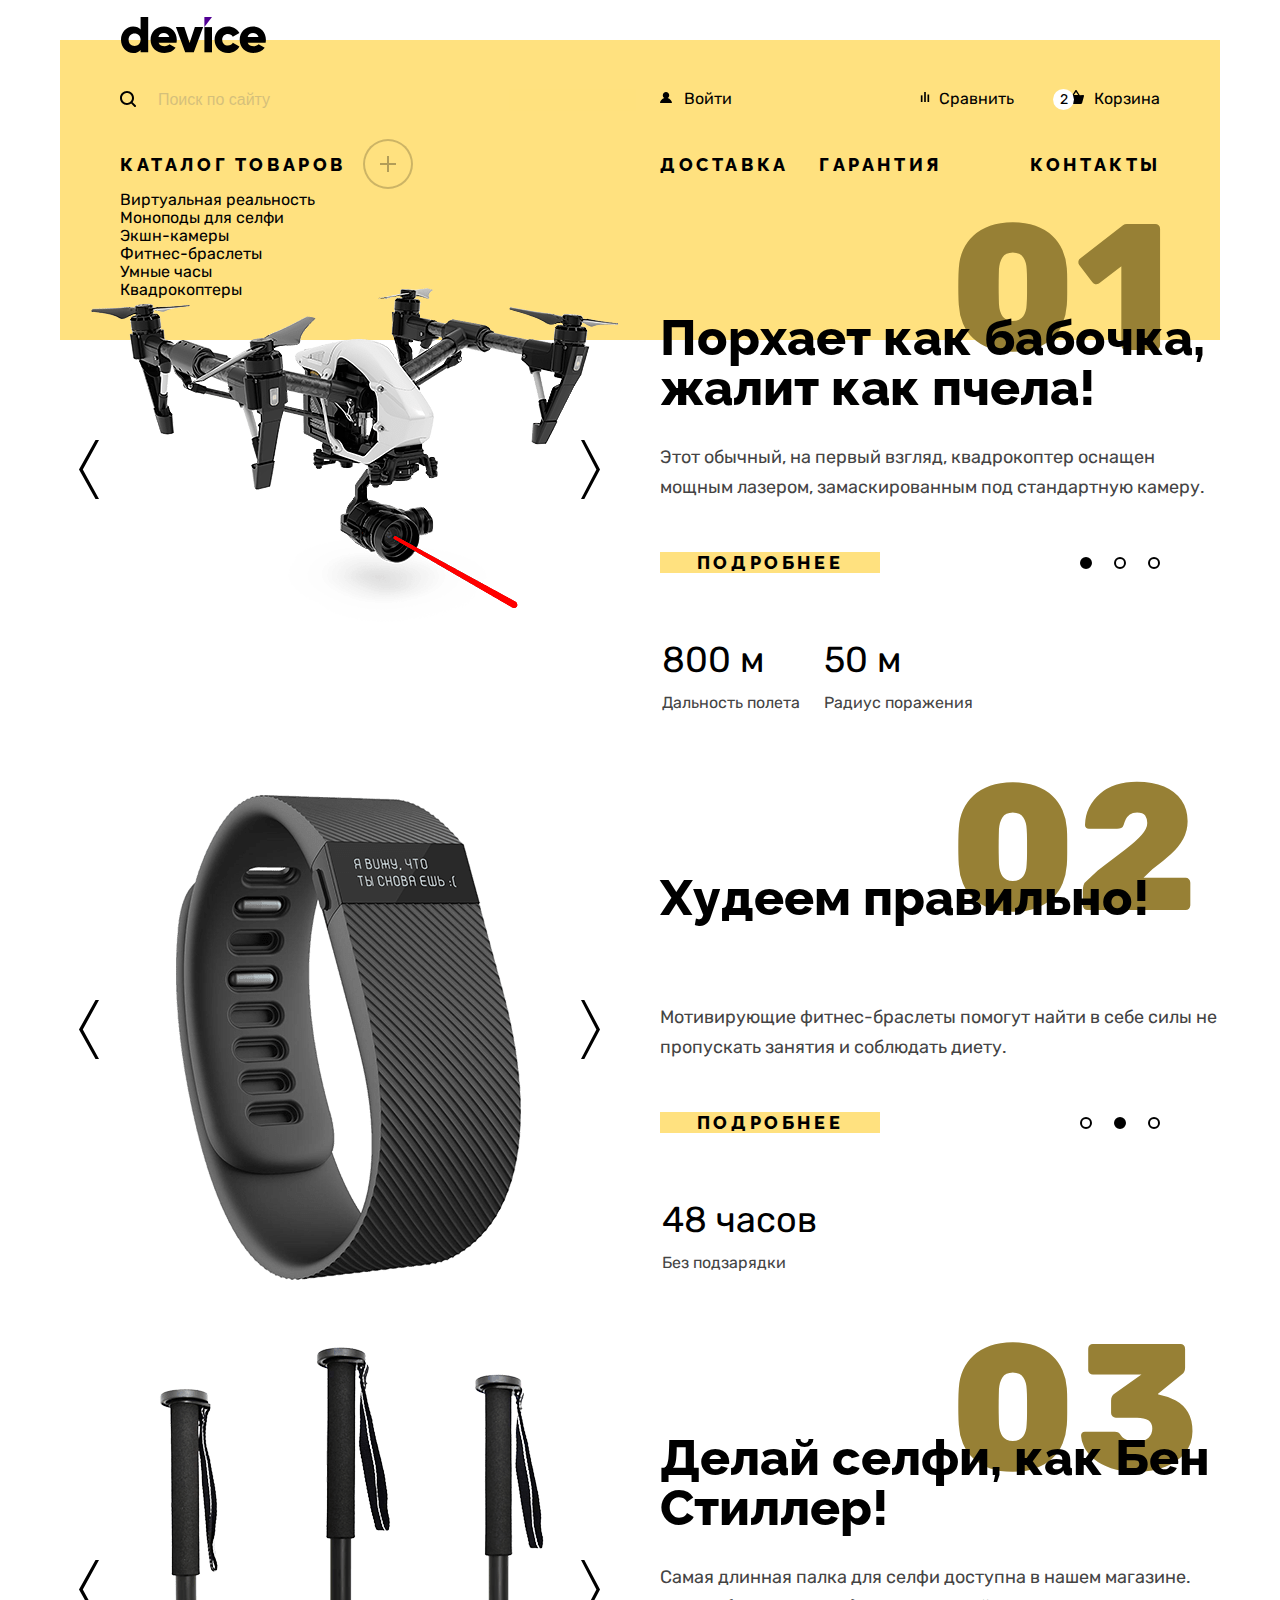
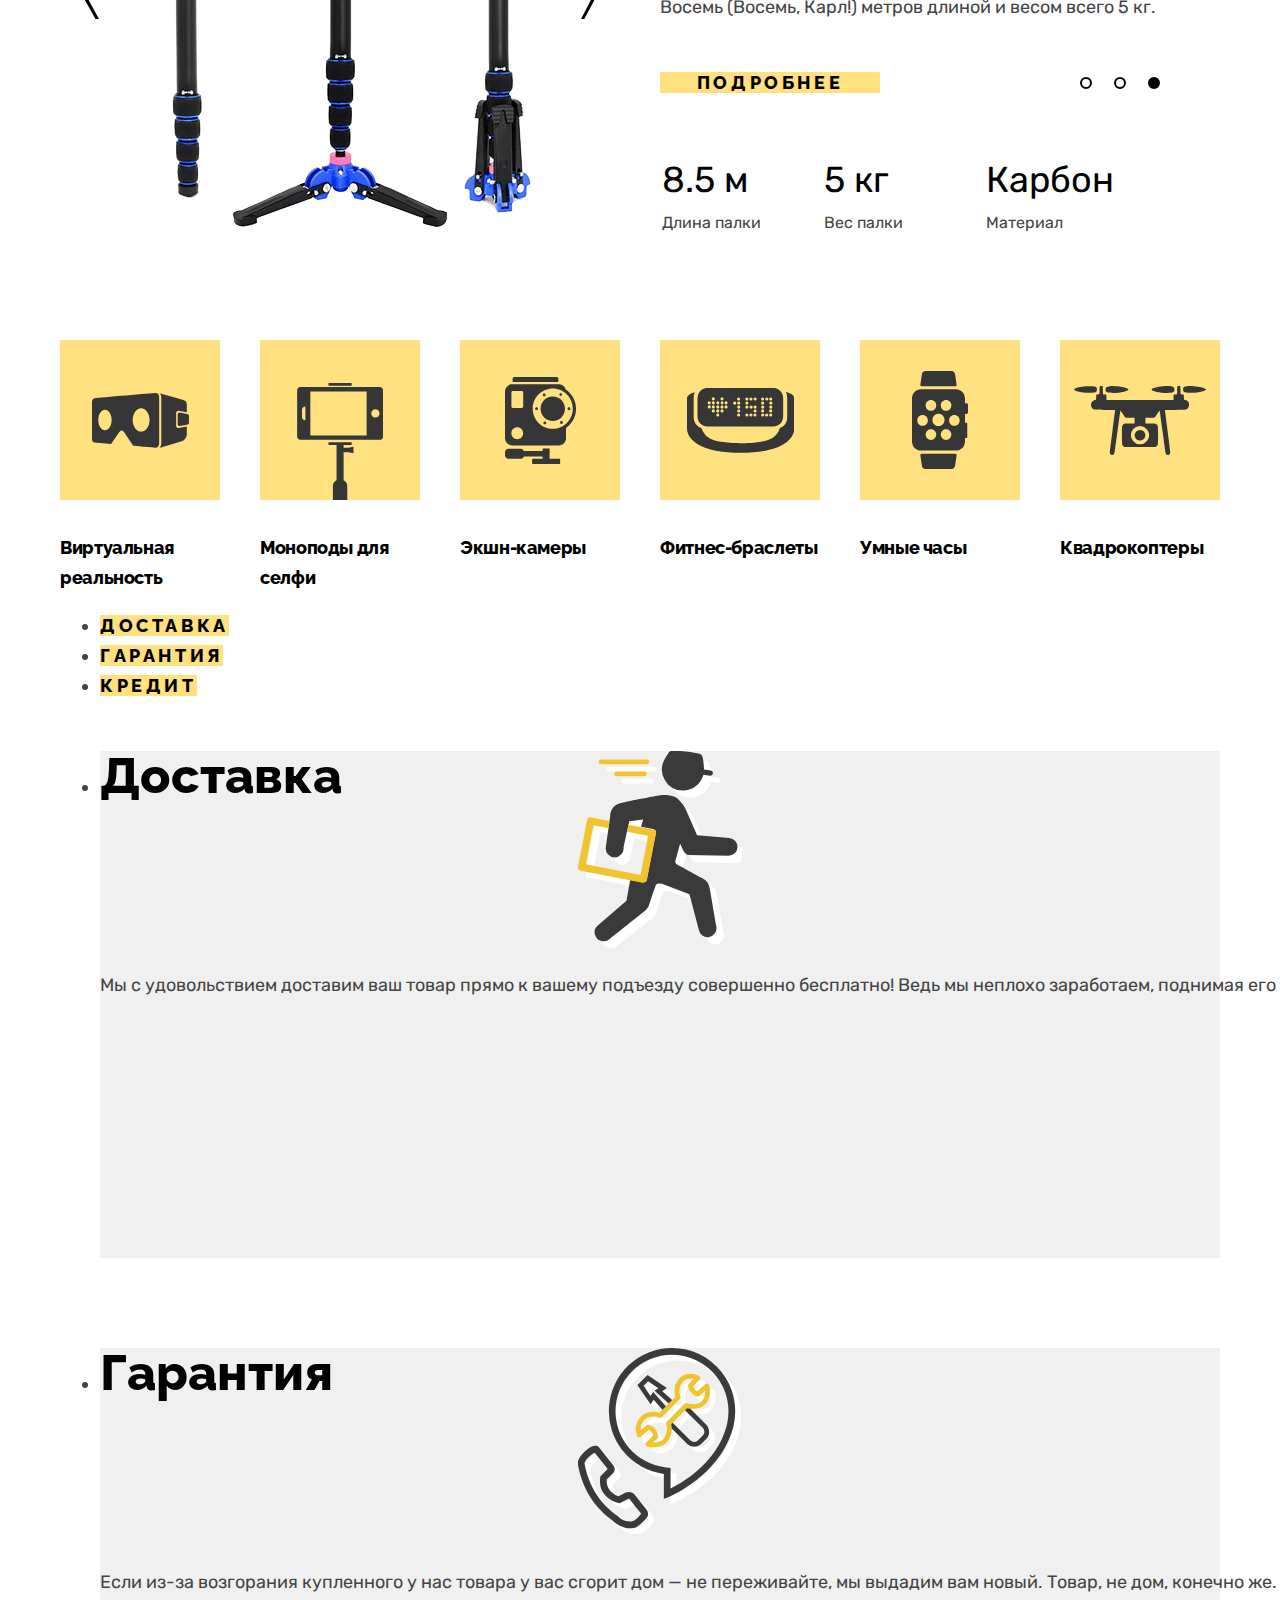
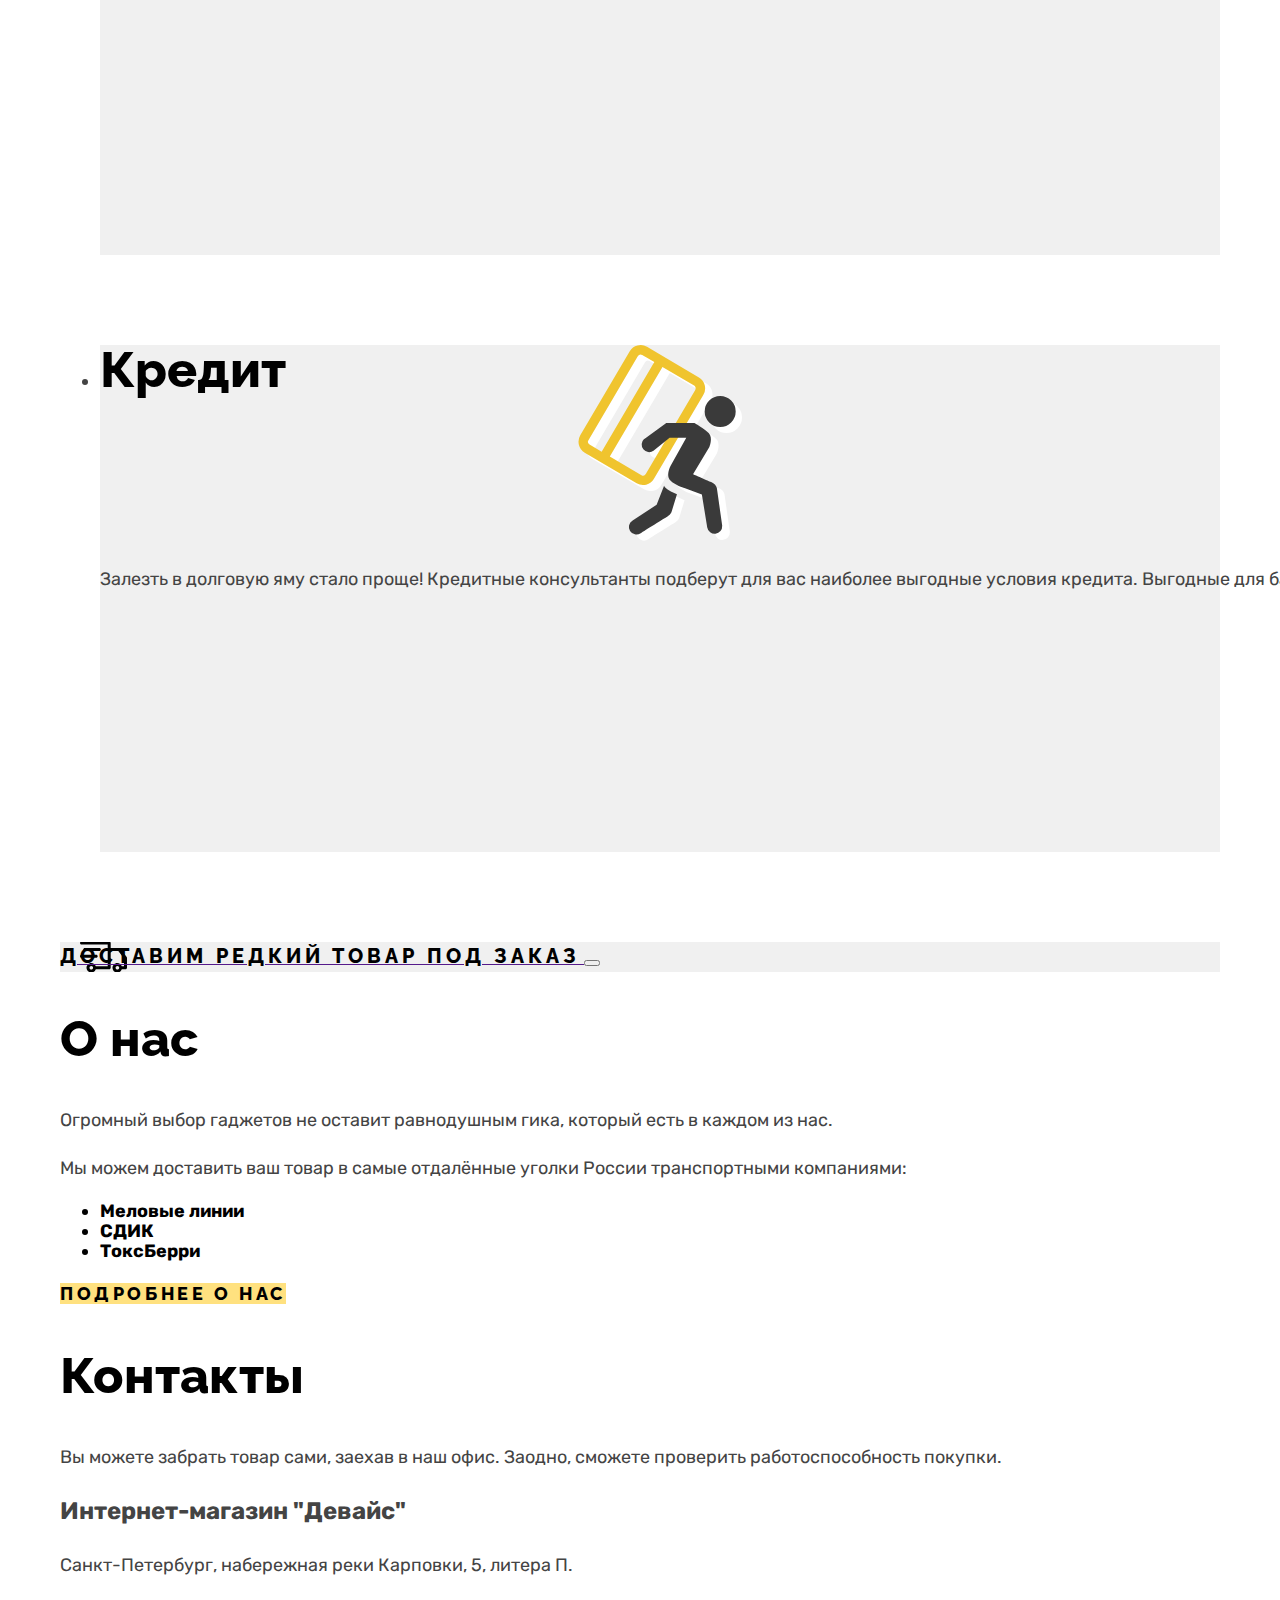
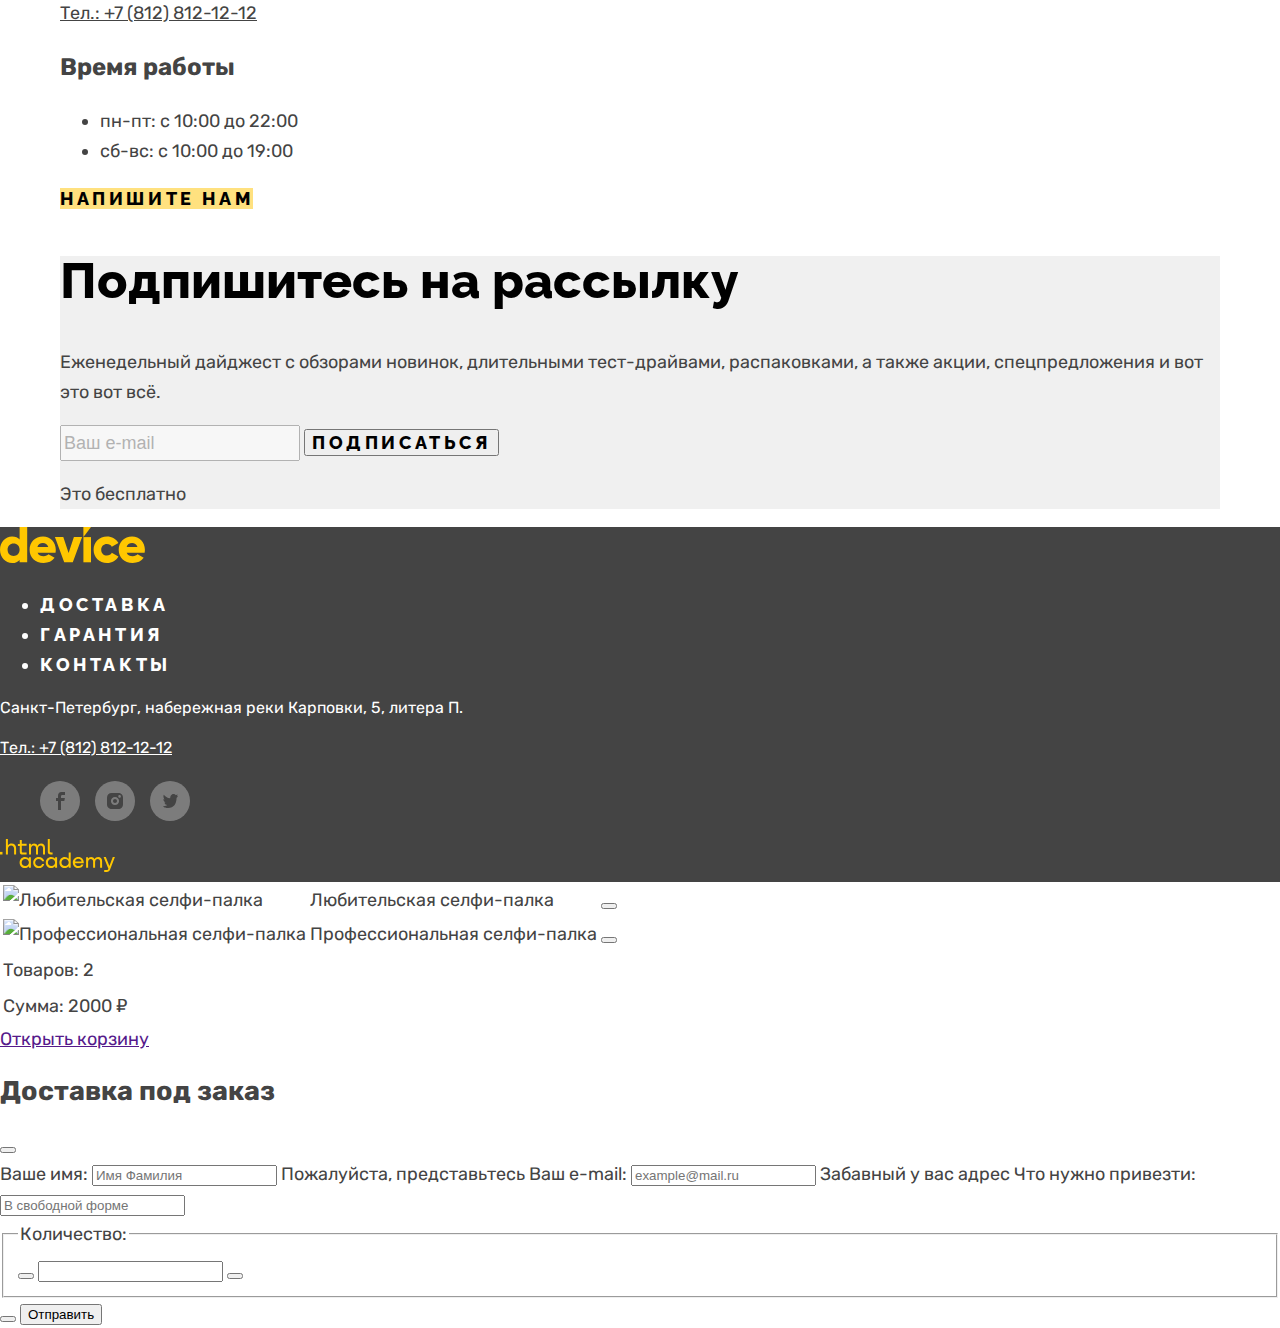
==== commit 392a39de: "Сетки, часть 1" ====
--- a/index.html
+++ b/index.html
@@ -8,10 +8,10 @@
 
   <body>
     <header class="header">
-      <a class="logo" href="index.html">
-        <img class="logo-black" src="img/device-black.svg" height="36" width="145" alt="Логотип Интернет-магазина гаджетов ''Девайс''">
-      </a>
       <nav class="navigation">
+        <a class="logo" href="index.html">
+          <img class="logo-black" src="img/device-black.svg" height="36" width="145" alt="Логотип Интернет-магазина гаджетов ''Девайс''">
+        </a>
         <div class="user-menu">
           <form class="search" action="https://echo.htmlacademy.ru/" method="post">
             <button class="search-button" type="submit">
@@ -19,23 +19,25 @@
             </button>
             <input class="search-input" type="text" name="search" placeholder="Поиск по сайту">
           </form>
-          <a class="user-menu-link in" href="#">
+          <a class="user-menu-link-in" href="#">
             <span class="user-menu-link-txt">Войти</span>
           </a>
-          <a class="user-menu-link out" href="#">
+          <a class="user-menu-link-out" href="#">
             <span class="visually-hidden">Выйти</span>
           </a>
-          <a class="user-menu-link compare" href="#">
+          <a class="user-menu-link-compare" href="#">
             <span class="user-menu-link-txt">Сравнить</span>
           </a>
-          <a class="user-menu-link basket" href="#">
-            <span class="user-menu-basket-quantity">2</span>
+          <a class="user-menu-link-basket" href="#">
             <span class="user-menu-link-txt" >Корзина</span>
           </a>
         </div>
+        <a class="user-menu-link-quantity" href="#">
+          <span class="user-menu-quantity">2</span>
+        </a>
 
         <ul class="main-menu">
-          <li class="main-menu-item">
+          <li class="main-menu-item-catalog">
             <a class="main-menu-link" href="catalog.html">Каталог товаров</a>
             <ul class="main-menu-categories">
               <li class="main-menu-categories-item">
@@ -58,232 +60,325 @@
               </li>
             </ul>
           </li>
-          <li class="main-menu-item">
+          <li class="main-menu-item-catalog-button">
+            <button class="main-menu-item-catalog-button-circle" type="button">
+              <span class="visually-hidden">Кнопка для Каталога</span>
+            </button>
+          </li>
+          <li class="main-menu-item-delivery">
             <a class="main-menu-link" href="#">Доставка</a>
           </li>
-          <li class="main-menu-item">
+          <li class="main-menu-item-waranty">
             <a class="main-menu-link" href="#">Гарантия</a>
           </li>
-          <li class="main-menu-item">
+          <li class="main-menu-item-contacts">
             <a class="main-menu-link" href="#">Контакты</a>
           </li>
         </ul>
       </nav>
     </header>
 
-    <main class="main-index">
-      <h1 class="visually-hidden">Интернет-магазин гаджетов "Девайс"</h1>
-      <section class="promo">
-        <h2 class="visually-hidden">Промо-Слайдер</h2>
-        <div>
-          <button class="promo-button-prev" type="button">
-            <span class="visually-hidden">Предыдущее промо</span>
-          </button>
-        </div>
-        <div>
-          <button class="promo-button-next" type="button">
-            <span class="visually-hidden">Следующее промо</span>
-          </button>
-        </div>
-
-        <div class="promo-pagination">
-          <button class="promo-pagination-button-current" type="button">
-            <span class="visually-hidden">1-е промо</span>
-          </button>
-          <button class="promo-pagination-button" type="button">
-            <span class="visually-hidden">2-е промо</span>
-          </button>
-          <button class="promo-pagination-button" type="button">
-            <span class="visually-hidden">3-е промо</span>
-          </button>
-        </div>
-
-        <ol class="promo-list">
-          <li class="promo-list-item">
-            <span class="promo-list-item-number">01</span>
-            <a class="promo-list-item-image-link" href="#">
-              <img class="promo-list-item-image" src="img/slider-1.png" alt="Фото квадропоптера" >
+    <main class="main-index main-container">
+      <div class="page-container">
+        <h1 class="visually-hidden">Интернет-магазин гаджетов "Девайс"</h1>
+        <section class="promo">
+          <h2 class="visually-hidden">Промо-Слайдер</h2>
+          <ol class="promo-list">
+            <li class="promo-list-item-1">
+              <button class="promo-button-prev" type="button">
+                <span class="visually-hidden">Предыдущее промо</span>
+              </button>
+              <a class="promo-list-item-image-link" href="#">
+                <img class="promo-list-item-image" src="img/slider-1.png" alt="Фото квадропоптера" >
+              </a>
+              <button class="promo-button-next" type="button">
+                <span class="visually-hidden">Следующее промо</span>
+              </button>
+              <div class="promo-list-item-container">
+                <span class="promo-list-item-number">01</span>
+                <p class="promo-list-item-tagline">Порхает как бабочка, жалит как пчела!</p>
+                <p class="promo-list-item-description">Этот обычный, на первый взгляд, квадрокоптер оснащен мощным лазером, замаскированным под стандартную камеру.</p>
+
+                <div class="promo-pagination">
+                  <a class="promo-list-item-button" href="#">Подробнее</a>
+                  <button class="promo-pagination-button-1 promo-pagination-button-current" type="button">
+                    <span class="visually-hidden">1-е промо</span>
+                  </button>
+                  <button class="promo-pagination-button-2" type="button">
+                    <span class="visually-hidden">2-е промо</span>
+                  </button>
+                  <button class="promo-pagination-button-3" type="button">
+                    <span class="visually-hidden">3-е промо</span>
+                  </button>
+                </div>
+
+                <div class="promo-list-table">
+                  <table class="promo-list-item-table">
+                    <tr class="promo-list-item-table-values">
+                      <td class="td-promo">800 м</td>
+                      <td class="td-promo">50 м</td>
+                    </tr>
+                    <tr class="promo-list-item-table-parameters">
+                      <td class="td-promo">Дальность полета</td>
+                      <td class="td-promo">Радиус поражения</td>
+                    </tr>
+                  </table>
+                </div>
+              </div>
+            </li>
+<!--
+            <li class="promo-list-item-2">
+              <span class="promo-list-item-number">02</span>
+              <a class="promo-list-item-image-link" href="#">
+                <img class="promo-list-item-image"  src="img/slider-2.png" alt="Фото фитнес-браслета" >
+              </a>
+              <p class="promo-list-item-tagline">Худеем правильно!</p>
+              <p class="promo-list-item-description">Мотивирующие фитнес-браслеты помогут найти в себе силы не пропускать занятия и соблюдать диету.</p>
+              <a class="button" href="#">Подробнее</a>
+              <table class="promo-list-item-table">
+                <tr class="promo-list-item-table-values">
+                  <td>48 часов</td>
+                </tr>
+                <tr class="promo-list-item-table-parameters">
+                  <td>Без подзарядки</td>
+                </tr>
+              </table>
+            </li>
+-->
+            <li class="promo-list-item-2">
+              <button class="promo-button-prev" type="button">
+                <span class="visually-hidden">Предыдущее промо</span>
+              </button>
+              <a class="promo-list-item-image-link" href="#">
+                <img class="promo-list-item-image" src="img/slider-2.png" alt="Фото фитнес-браслета" >
+              </a>
+              <button class="promo-button-next" type="button">
+                <span class="visually-hidden">Следующее промо</span>
+              </button>
+              <div class="promo-list-item-container">
+                <span class="promo-list-item-number">02</span>
+                <p class="promo-list-item-tagline">Худеем правильно!</p>
+                <p class="promo-list-item-description">Мотивирующие фитнес-браслеты помогут найти в себе силы не пропускать занятия и соблюдать диету.</p>
+
+                <div class="promo-pagination">
+                  <a class="promo-list-item-button" href="#">Подробнее</a>
+                  <button class="promo-pagination-button-1" type="button">
+                    <span class="visually-hidden">1-е промо</span>
+                  </button>
+                  <button class="promo-pagination-button-2 promo-pagination-button-current" type="button">
+                    <span class="visually-hidden">2-е промо</span>
+                  </button>
+                  <button class="promo-pagination-button-3" type="button">
+                    <span class="visually-hidden">3-е промо</span>
+                  </button>
+                </div>
+
+                <div class="promo-list-table">
+                  <table class="promo-list-item-table">
+                    <tr class="promo-list-item-table-values">
+                      <td class="td-promo">48 часов</td>
+                    </tr>
+                    <tr class="promo-list-item-table-parameters">
+                      <td class="td-promo">Без подзарядки</td>
+                    </tr>
+                  </table>
+                </div>
+              </div>
+            </li>
+<!--
+            <li class="promo-list-item-3">
+              <span class="promo-list-item-number">03</span>
+              <a class="promo-list-item-image-link" href="#">
+                <img class="promo-list-item-image" src="img/slider-3.png" alt="Фото селфи-палки" >
+              </a>
+              <p class="promo-list-item-tagline">Делай селфи, как Бен Стиллер!</p>
+              <p class="promo-list-item-description">Самая длинная палка для селфи доступна в нашем магазине. Восемь (Восемь, Карл!) метров длиной и весом всего 5 кг.</p>
+              <a class="button" href="#">Подробнее</a>
+              <table class="promo-list-item-table">
+                <tr class="promo-list-item-table-values">
+                  <td>8.5 м</td>
+                  <td>5 кг</td>
+                  <td>Карбон</td>
+                </tr>
+                <tr class="promo-list-item-table-parameters">
+                  <td>Длина палки</td>
+                  <td>Вес палки</td>
+                  <td>Материал</td>
+                </tr>
+              </table>
+            </li>
+-->
+            <li class="promo-list-item-3">
+              <button class="promo-button-prev" type="button">
+                <span class="visually-hidden">Предыдущее промо</span>
+              </button>
+              <a class="promo-list-item-image-link" href="#">
+                <img class="promo-list-item-image" src="img/slider-3.png" alt="Фото селфи-палки" >
+              </a>
+              <button class="promo-button-next" type="button">
+                <span class="visually-hidden">Следующее промо</span>
+              </button>
+              <div class="promo-list-item-container">
+                <span class="promo-list-item-number">03</span>
+                <p class="promo-list-item-tagline">Делай селфи, как Бен Стиллер!</p>
+                <p class="promo-list-item-description">Самая длинная палка для селфи доступна в нашем магазине. Восемь (Восемь, Карл!) метров длиной и весом всего 5 кг.</p>
+                <div class="promo-pagination">
+                  <a class="promo-list-item-button" href="#">Подробнее</a>
+                  <button class="promo-pagination-button-1" type="button">
+                    <span class="visually-hidden">1-е промо</span>
+                  </button>
+                  <button class="promo-pagination-button-2" type="button">
+                    <span class="visually-hidden">2-е промо</span>
+                  </button>
+                  <button class="promo-pagination-button-3 promo-pagination-button-current" type="button">
+                    <span class="visually-hidden">3-е промо</span>
+                  </button>
+                </div>
+                <div class="promo-list-table">
+                  <table class="promo-list-item-table">
+                    <tr class="promo-list-item-table-values">
+                      <td class="td-promo">8.5 м</td>
+                      <td class="td-promo">5 кг</td>
+                      <td class="td-promo">Карбон</td>
+                    </tr>
+                    <tr class="promo-list-item-table-parameters">
+                      <td class="td-promo">Длина палки</td>
+                      <td class="td-promo">Вес палки</td>
+                      <td class="td-promo">Материал</td>
+                    </tr>
+                  </table>
+                </div>
+              </div>
+            </li>
+          </ol>
+        </section>
+
+        <section class="categories">
+          <h2 class="visually-hidden">Категории</h2>
+          <ul class="categories-list">
+            <li class="categories-item">
+              <a class="categories-link cat-img-1" href="#">
+                <span class="categories-title">Виртуальная реальность</span>
+              </a>
+            </li>
+
+            <li class="categories-item">
+              <a class="categories-link cat-img-2" href="#">
+                <span class="categories-title">Моноподы для селфи</span>
+              </a>
+            </li>
+
+            <li class="categories-item">
+              <a class="categories-link cat-img-3" href="#">
+                <span class="categories-title">Экшн-камеры</span>
+              </a>
+            </li>
+
+            <li class="categories-item">
+              <a class="categories-link cat-img-4" href="#">
+                <span class="categories-title">Фитнес-браслеты</span>
+              </a>
+            </li>
+            <li class="categories-item inner">
+              <a class="categories-link cat-img-5" href="#">
+                <span class="categories-title ">Умные часы</span>
+              </a>
+            </li>
+            <li class="categories-item">
+              <a class="categories-link cat-img-6" href="#">
+                <span class="categories-title ">Квадрокоптеры</span>
+              </a>
+            </li>
+          </ul>
+        </section>
+
+        <section class="services">
+          <h2 class="visually-hidden">Сервисы</h2>
+
+          <div class="services-group">
+            <ul class="services-pagination">
+              <li class="services-pagination-item">
+                <a class="button" href="#">
+                  <span class="services-pagination-link-txt">Доставка</span>
+                </a>
+              </li>
+              <li class="services-pagination-item">
+                <a class="button" href="#">
+                  <span class="services-pagination-link-txt">Гарантия</span>
+                </a>
+              </li>
+              <li class="services-pagination-item">
+                <a class="button" href="#">
+                  <span class="services-pagination-link-txt">Кредит</span>
+                </a>
+              </li>
+            </ul>
+
+            <ul class="services-list">
+              <li class="services-list-item delivery-img">
+                <h3 class="services-list-item-name">Доставка</h3>
+                <p class="services-list-item-description">Мы с удовольствием доставим ваш товар прямо к вашему подъезду совершенно бесплатно! Ведь мы неплохо заработаем, поднимая его на ваш этаж.</p>
+              </li>
+              <li class="services-list-item warranty-img">
+                <h3 class="services-list-item-name">Гарантия</h3>
+                <p class="services-list-item-description">Если из-за возгорания купленного у нас товара у вас сгорит дом — не переживайте, мы выдадим вам новый. Товар, не дом, конечно же.</p>
+              </li>
+              <li class="services-list-item credit-img">
+                <h3 class="services-list-item-name">Кредит</h3>
+                <p class="services-list-item-description">Залезть в долговую яму стало проще! Кредитные консультанты подберут для вас наиболее выгодные условия кредита. Выгодные для банка, разумеется.</p>
+              </li>
+            </ul>
+          </div>
+
+          <div class="services-delivery">
+            <h3 class="visually-hidden">Доставка под заказ</h3>
+            <a class="services-delivery-link" href="">
+              <span class="services-delivery-link-txt">Доставим редкий товар под заказ</span>
             </a>
-            <p class="promo-list-item-tagline">Порхает как бабочка, жалит как пчела!</p>
-            <p class="promo-list-item-description">Этот обычный, на первый взгляд, квадрокоптер оснащен мощным лазером, замаскированным под стандартную камеру.</p>
-            <a class="button" href="#">Подробнее</a>
-            <table class="promo-list-item-table">
-              <tr class="promo-list-item-table-values">
-                <td>800 м</td>
-                <td>50 м</td>
-              </tr>
-              <tr class="promo-list-item-table-parameters">
-                <td>Дальность полета</td>
-                <td>Радиус поражения</td>
-              </tr>
-            </table>
-          </li>
-          <li class="promo-list-item">
-            <span class="promo-list-item-number">02</span>
-            <a class="promo-list-item-image-link" href="#">
-              <img class="promo-list-item-image"  src="img/slider-2.png" alt="Фото фитнес-браслета" >
-            </a>
-            <p class="promo-list-item-tagline">Худеем правильно!</p>
-            <p class="promo-list-item-description">Мотивирующие фитнес-браслеты помогут найти в себе силы не пропускать занятия и соблюдать диету.</p>
-            <a class="button" href="#">Подробнее</a>
-            <table class="promo-list-item-table">
-              <tr class="promo-list-item-table-values">
-                <td>48 часов</td>
-              </tr>
-              <tr class="promo-list-item-table-parameters">
-                <td>Без подзарядки</td>
-              </tr>
-            </table>
-          </li>
-          <li class="promo-list-item">
-            <span class="promo-list-item-number">03</span>
-            <a class="promo-list-item-image-link" href="#">
-              <img class="promo-list-item-image" src="img/slider-3.png" alt="Фото селфи-палки" >
-            </a>
-            <p class="promo-list-item-tagline">Делай селфи, как Бен Стиллер!</p>
-            <p class="promo-list-item-description">Самая длинная палка для селфи доступна в нашем магазине. Восемь (Восемь, Карл!) метров длиной и весом всего 5 кг.</p>
-            <a class="button" href="#">Подробнее</a>
-            <table class="promo-list-item-table">
-              <tr class="promo-list-item-table-values">
-                <td>8.5 м</td>
-                <td>5 кг</td>
-                <td>Карбон</td>
-              </tr>
-              <tr class="promo-list-item-table-parameters">
-                <td>Длина палки</td>
-                <td>Вес палки</td>
-                <td>Материал</td>
-              </tr>
-            </table>
-          </li>
-        </ol>
-      </section>
-
-      <section class="categories">
-        <h2 class="visually-hidden">Категории</h2>
-        <ul class="categories-list">
-          <li class="categories-item">
-            <a class="categories-link cat-img-1" href="#">
-              <span class="categories-title">Вируальная реальность</span>
-            </a>
-          </li>
-
-          <li class="categories-item">
-            <a class="categories-link cat-img-2" href="#">
-              <span class="categories-title">Моноподы для селфи</span>
-            </a>
-          </li>
-
-          <li class="categories-item">
-            <a class="categories-link cat-img-3" href="#">
-              <span class="categories-title">Экшн-камеры</span>
-            </a>
-          </li>
-
-          <li class="categories-item">
-            <a class="categories-link cat-img-4" href="#">
-              <span class="categories-title">Фитнес-браслеты</span>
-            </a>
-          </li>
-          <li class="categories-item inner">
-            <a class="categories-link cat-img-5" href="#">
-              <span class="categories-title ">Умные часы</span>
-            </a>
-          </li>
-          <li class="categories-item">
-            <a class="categories-link cat-img-6" href="#">
-              <span class="categories-title ">Квадрокоптеры</span>
-            </a>
-          </li>
-        </ul>
-      </section>
-
-      <section class="services">
-        <h2 class="visually-hidden">Сервисы</h2>
-
-        <div class="services-group">
-          <ul class="services-pagination">
-            <li class="services-pagination-item">
-              <a class="button" href="#">
-                <span class="services-pagination-link-txt">Доставка</span>
-              </a>
-            </li>
-            <li class="services-pagination-item">
-              <a class="button" href="#">
-                <span class="services-pagination-link-txt">Гарантия</span>
-              </a>
-            </li>
-            <li class="services-pagination-item">
-              <a class="button" href="#">
-                <span class="services-pagination-link-txt">Кредит</span>
-              </a>
-            </li>
+            <button class="services-delivery-button-info" type="button">
+              <span class="visually-hidden">Посмотреть дополнительную информацию</span>
+            </button>
+          </div>
+        </section>
+
+        <section class="about-us">
+          <h2 class="subtitle-h2">О нас</h2>
+          <p class="about-us-txt1">Огромный выбор гаджетов не оставит равнодушным гика, который есть в каждом из нас.</p>
+          <p class="about-us-txt2">Мы можем доставить ваш товар в самые отдалённые уголки России транспортными компаниями:</p>
+          <ul class="about-us-3pl">
+            <li class="about-us-3pl-company">Меловые линии</li>
+            <li class="about-us-3pl-company">СДИК</li>
+            <li class="about-us-3pl-company">ТоксБерри</li>
           </ul>
-
-          <ul class="services-list">
-            <li class="services-list-item delivery-img">
-              <h3 class="services-list-item-name">Доставка</h3>
-              <p class="services-list-item-description">Мы с удовольствием доставим ваш товар прямо к вашему подъезду совершенно бесплатно! Ведь мы неплохо заработаем, поднимая его на ваш этаж.</p>
-            </li>
-            <li class="services-list-item warranty-img">
-              <h3 class="services-list-item-name">Гарантия</h3>
-              <p class="services-list-item-description">Если из-за возгорания купленного у нас товара у вас сгорит дом — не переживайте, мы выдадим вам новый. Товар, не дом, конечно же.</p>
-            </li>
-            <li class="services-list-item credit-img">
-              <h3 class="services-list-item-name">Кредит</h3>
-              <p class="services-list-item-description">Залезть в долговую яму стало проще! Кредитные консультанты подберут для вас наиболее выгодные условия кредита. Выгодные для банка, разумеется.</p>
-            </li>
+          <a class="button" href="#">Подробнее о нас</a>
+        </section>
+
+        <section class="contacts">
+          <h2 class="subtitle-h2">Контакты</h2>
+          <p class="contacts-txt">Вы можете забрать товар сами, заехав в наш офис. Заодно, сможете проверить работоспособность покупки.</p>
+          <h3 class="contacts-address-subtitle">Интернет-магазин "Девайс"</h3>
+          <address class="contacts-address">
+            <p class="contacts-address-txt">Санкт-Петербург, набережная реки Карповки, 5, литера П.</p>
+            <a class="contacts-phone" href="tel:+78128121212">Тел.: +7 (812) 812-12-12</a>
+          </address>
+          <h3 class="contacts-schedule-subtitle">Время работы</h3>
+          <ul class="contacts-schedule">
+            <li class="contacts-schedule-item">пн-пт: с 10:00 до 22:00</li>
+            <li class="contacts-schedule-item">сб-вс: с 10:00 до 19:00</li>
           </ul>
-        </div>
-
-        <div class="services-delivery">
-          <h3 class="visually-hidden">Доставка под заказ</h3>
-          <a class="services-delivery-link" href="">
-            <span class="services-delivery-link-txt">Доставим редкий товар под заказ</span>
-          </a>
-          <button class="services-delivery-button-info" type="button">
-            <span class="visually-hidden">Посмотреть дополнительную информацию</span>
-          </button>
-        </div>
-      </section>
-
-      <section class="about-us">
-        <h2 class="subtitle-h2">О нас</h2>
-        <p class="about-us-txt1">Огромный выбор гаджетов не оставит равнодушным гика, который есть в каждом из нас.</p>
-        <p class="about-us-txt2">Мы можем доставить ваш товар в самые отдалённые уголки России транспортными компаниями:</p>
-        <ul class="about-us-3pl">
-          <li class="about-us-3pl-company">Меловые линии</li>
-          <li class="about-us-3pl-company">СДИК</li>
-          <li class="about-us-3pl-company">ТоксБерри</li>
-        </ul>
-        <a class="button" href="#">Подробнее о нас</a>
-      </section>
-
-      <section class="contacts">
-        <h2 class="subtitle-h2">Контакты</h2>
-        <p class="contacts-txt">Вы можете забрать товар сами, заехав в наш офис. Заодно, сможете проверить работоспособность покупки.</p>
-        <h3 class="contacts-address-subtitle">Интернет-магазин "Девайс"</h3>
-        <address class="contacts-address">
-          <p class="contacts-address-txt">Санкт-Петербург, набережная реки Карповки, 5, литера П.</p>
-          <a class="contacts-phone" href="tel:+78128121212">Тел.: +7 (812) 812-12-12</a>
-        </address>
-        <h3 class="contacts-schedule-subtitle">Время работы</h3>
-        <ul class="contacts-schedule">
-          <li class="contacts-schedule-item">пн-пт: с 10:00 до 22:00</li>
-          <li class="contacts-schedule-item">сб-вс: с 10:00 до 19:00</li>
-        </ul>
-        <a class="button" href="#">Напишите нам</a>
-      </section>
-
-      <section class="mailing">
-        <h2 class="subtitle-h2">Подпишитесь на рассылку</h2>
-        <p class="mailing-description">Еженедельный дайджест с обзорами новинок, длительными тест-драйвами, распаковками, а также акции, спецпредложения и вот это вот всё.</p>
-        <form class="mailing-submission" action="https://echo.htmlacademy.ru/" method="post">
-          <input class="mailing-submission-email" type="email" name="mailing-submission-email" placeholder="Ваш e-mail">
-          <button class="mailing-submission-button" type="submit">Подписаться</button>
-        </form>
-        <p class="mailing-for-free">Это бесплатно</p>
-      </section>
+          <a class="button" href="#">Напишите нам</a>
+        </section>
+
+        <section class="mailing">
+          <h2 class="subtitle-h2">Подпишитесь на рассылку</h2>
+          <p class="mailing-description">Еженедельный дайджест с обзорами новинок, длительными тест-драйвами, распаковками, а также акции, спецпредложения и вот это вот всё.</p>
+          <form class="mailing-submission" action="https://echo.htmlacademy.ru/" method="post">
+            <input class="mailing-submission-email" type="email" name="mailing-submission-email" placeholder="Ваш e-mail">
+            <button class="mailing-submission-button" type="submit">Подписаться</button>
+          </form>
+          <p class="mailing-for-free">Это бесплатно</p>
+        </section>
+      </div>
     </main>
 
     <footer class="footer">
--- a/css/styles.css
+++ b/css/styles.css
@@ -31,8 +31,16 @@
 }
 
 
+html{
+  height:100%;
+
+}
 
 body {
+  margin:0;
+  display:flex;
+  flex-direction:column;
+  min-height: 100%;
   font-family:"Rubik", sans-serif;
   font-size: 18px;
   line-height: 30px;
@@ -70,54 +78,67 @@
 
 /* Pages */
 
-.header {
+
+.navigation{
   width:1160px;
-  margin: 17px auto;
+  height:300px;
+  color: #000000;
+  background-color:#FFE17F;
+  margin-top:40px;
+  margin-left:auto;
+  margin-right:auto;
+  display: flex;
+  padding:0;
+  flex-direction:column;
 }
 
 .logo{
+  width:145px;
+  height:36px;
+  display:block;
   margin-left:61px;
-  padding:0px;
-  margin-bottom:0px;
-}
-
-.navigation {
-  color: #000000;
-  background:  #FFE17F;
-  margin: -22px auto;
-  padding-top:49px;
-  padding-left:60px;
-  padding-right:25px;
+  margin-top:-23px;
+  padding-top:0px;
 }
 
 .user-menu{
+  width:1160px;
   display: flex;
   flex-direction:row;
-}
+  color: #000000;
+  background:  #FFE17F;
+  margin-top:36px;
+}
+
 
 .search{
-  width:480px;
+  width:516px;
   height:20px;
   display: flex;
-  flex-direction: row;
   border: 0px solid rgba(0, 0, 0, 0);
+  margin-left:60px;
 }
 
 .search-button{
-  height: 20px;
-  width:20px;
+  height:16px;
+  width:16px;
+  margin-left:0px;
+  margin-top:auto;
+  margin-bottom:auto;
   background-image: url("../img/search.svg");
   background-position: 50% 50%;
   background-size: 16px;
   background-repeat: no-repeat;
   background-color: #FFE17F;
   border: 0px solid rgba(0, 0, 0, 0);
-
 }
 
 .search-input{
+  width:480px;
   margin-left:20px;
-  width:480px;
+  margin-top:auto;
+  margin-bottom:auto;
+  height:20px;
   font-size: 16px;
   line-height: 19px;
   opacity: 30%;
@@ -125,46 +146,159 @@
   border: 0px solid rgba(0, 0, 0, 0);
 }
 
-.user-menu-link{
+.user-menu-link-in{
+  width:220px;
+  height:21px;
+  text-decoration: none;
+  margin-left:24px;
+  background:url("../img/user.svg");
+  background-position: 0% 30%;
+  background-size: 12px 13px;
+  background-repeat: no-repeat;
+  padding-left:24px;
+  padding-right:0px;
+  margin-right:0;
+}
+
+.user-menu-link-compare{
+  width:100px;
+  height:21px;
+  text-decoration: none;
+  margin-left:15px;
+  margin-right:0;
+  background:url("../img/compare.svg");
+  background-position: 0% 30%;
+  background-size: 12px 10px;
+  background-repeat: no-repeat;
+  padding-left:20px;
+}
+
+.user-menu-link-basket{
+  width:100px;
+  height:21px;
+  text-decoration: none;
+  margin-left:29px;
+  background:url("../img/cart.svg");
+  background-position: 0% 20%;
+  background-size: 16px 14px;
+  background-repeat: no-repeat;
+  padding-left:26px;
+}
+
+.user-menu-link-quantity{
+  display:flex;
+  width: 21px;
+  height: 21px;
+  margin-left:993px;
+  margin-top:-21px;
+  margin-bottom:0;
+  background-color:#ffffff;
+  border-radius: 50%;
+  background-repeat: no-repeat;
+  text-decoration:none;
+}
+
+.user-menu-quantity{
+  color: #000000;
+  font-size: 14px;
+  line-height: 21px;
+  margin:auto;
+  text-decoration:none;
+ }
+
+ .user-menu-link-txt{
   color: #000000;
   font-size: 16px;
   line-height: 19px;
   text-decoration: none;
-  display: flex;
-}
-
-.in{
-  display: flex;
-  margin-left:49px;
-  width:220px;
-}
-
-.compare{
-  display: flex;
-  margin-left:24px;
-}
-
-.basket{
-  display: flex;
-  margin-left:24px;
-}
+  vertical-align: 50%;
+}
+
+/*xxxxxxxxxxxxxxxxxxxxxxxxxxxxxxx*/
 
 .main-menu{
+  width:1160px;
   display: flex;
   flex-direction: row;
-}
-
+  list-style: none;
+  margin-left:0px;
+  margin-top:29px;
+  padding:0px;
+}
+
+.main-menu-item-catalog{
+  width:236px;
+  margin-left:60px;
+  margin-top:15px;
+  list-style-type:none;
+  padding-top: 0;
+}
 
 .main-menu-link {
+  width:236px;
   color: #000000;
   font-family:"Raleway", sans-serif;
   font-size: 18px;
   line-height: 21px;
   font-weight: 800;
+  margin-top: 0;
+  padding-top: 0;
+  padding-bottom: auto;
+  text-decoration: none;
+  text-transform: uppercase;
+  letter-spacing: 0.2em;
+  vertical-align: top;
+}
+
+.main-menu-item-catalog-button-circle{
+  margin-left: 7px;
+  width:50px;
+  height:50px;
+  background:url("../img/plus1.svg");
+  background-repeat: no-repeat;
+  background-position: 50% 50%;
+  border-radius: 50%;
+  border: 2px solid rgb(0, 0, 0, 0.2);
+}
+
+.main-menu-item-delivery{
+  width:140px;
+  margin-left:247px;
+  margin-top:15px;
   text-align: left;
-  text-decoration: none;
-  text-transform: uppercase;
-  letter-spacing: 0.2em;
+}
+
+.main-menu-item-waranty{
+  width:140px;
+  margin-left:19px;
+  margin-top:15px;
+  text-align: left;
+}
+
+.main-menu-item-contacts{
+  width:140px;
+  margin-left:62px;
+  margin-right:59px;
+  margin-top:15px;
+  text-align: right;
+  padding:0px;
+}
+
+.main-menu-categories{
+  width:236px;
+  margin:0px;
+  padding:0px;
+  list-style: none;
+  display:flex;
+  flex-direction: column;
+}
+
+.main-menu-categories-item{
+  width:236px;
+  height:18px;
+  list-style: none;
+  margin:0px;
+  padding:0px;
 }
 
 .main-menu-categories-link {
@@ -174,42 +308,105 @@
   text-decoration: none;
 }
 
-.user-menu-basket-quantity{
-  color: #000000;
-  font-size: 14px;
-  line-height: 17px;
-}
-
-
+/*************___MAIN___*************************/
+
+.main-container{
+  flex-grow:1;
+}
+
+.page-container{
+  width:1160px;
+  margin:0 auto;
+}
+
+.promo{
+width:1160px;
+margin-top:-150px;
+margin-left:auto;
+margin-right:auto;
+display:flex;
+flex-direction: column;
+}
+
+.promo-list{
+  width:1160;
+  margin:0;
+  padding:0;
+}
+
+.promo-list-item-1{
+  width:1160px;
+  display:flex;
+  flex-direction: row;
+  margin:0 auto;
+}
 
 .promo-button-prev {
-  height: 60px;
-  width: 20px;
-  background-image: url("../img/left-tall-arrow-1.svg");
-  background-size: 100% auto;
-  background-repeat: no-repeat;
+  height:60px;
+  width:20px;
+  margin-top:250px;
+  margin-left:19px;
+  background-image: url("../img/left-tall-arrow-4.svg");
+  background-size: 100%;
+  background-repeat: no-repeat;
+  border:none;
+  background-color: rgb(0, 0, 0, 0);
 }
 
 .promo-button-next {
-  height: 60px;
-  width: 20px;
-  background-image: url("../img/right-tall-arrow-1.svg");
-  background-size: 100% auto;
-  background-repeat: no-repeat;
-}
-
-.promo-list-item-number {
-  color: #FFFFFF;
+  height:60px;
+  width:20px;
+  margin-top:250px;
+  margin-left:-39px;
+  background-image: url("../img/right-tall-arrow-4.svg");
+  background-size: 100%;
+  background-repeat: no-repeat;
+  border:none;
+  background-color: rgb(0, 0, 0, 0);
+}
+
+.promo-list-item-image-link{
+  width:560px;
+  height:560px;
+  margin-left:-39px;
+}
+
+.promo-list-item-container{
+  width:560px;
+  height:560px;
+  margin-left:60px;
+  display:flex;
+  flex-direction: column;
+  margin-bottom:0;
+  margin-top:0px;
+  padding:0px;
+}
+.promo-list-item-number{
+  display:flex;
+  width:250px;
+  height:135px;
+  margin-top:31px;
+  margin-left:auto;
+  margin-right:20px;
+  padding-left:auto;
+  padding-right:auto;
+  color: #978035;
   font-family:"Rubik", sans-serif;
   font-size: 180px;
-  line-height: 30px;
-  font-weight: 800;
-  text-align: right;
+  line-height: 135px;
+  font-weight: 800;
+  text-align:right;
+  vertical-align: baseline;
   text-decoration: none;
   text-transform: uppercase;
 }
 
 .promo-list-item-tagline {
+  display:flex;
+  width:560px;
+  height:110px;
+  margin-top:-43px;
+  margin-bottom:0px;
   color:#000000;
   font-family: "Raleway", sans-serif;
   font-weight: 800;
@@ -218,24 +415,131 @@
   text-align: left;
 }
 
+.promo-list-item-description{
+  display:flex;
+  width:560px;
+  height:80px;
+  margin-top:19px;
+  margin-bottom:0px;
+}
+
+.promo-pagination{
+  width:560px;
+  margin-top:30px;
+  display:flex;
+  flex-direction: row;
+}
+
+.promo-list-item-button{
+  width:220px;
+  height:21px;
+  margin-bottom:0px;
+  font-family: "Raleway", sans-serif;
+  font-size: 18px;
+  line-height: 21px;
+  font-weight: 800;
+  text-align: center;
+  color: #000000;
+  background-size: 8px 220px;
+  background-repeat: no-repeat;
+  background-color: #FFE17F;
+  text-decoration: none;
+  text-transform: uppercase;
+  letter-spacing: 0.2em;
+}
+
+.promo-pagination-button-1{
+  width:12px;
+  height:12px;
+  margin-left:200px;
+  margin-top:auto;
+  margin-bottom:auto;
+  padding:0;
+  background-repeat: no-repeat;
+  background-position: 50% 50%;
+  border-radius: 50%;
+  border: 2px solid rgb(0, 0, 0, 1);
+  background-color: #ffffff;
+}
+
+.promo-pagination-button-2{
+  width:12px;
+  height:12px;
+  margin-left:22px;
+  margin-top:auto;
+  margin-bottom:auto;
+  padding:0;
+  background-repeat: no-repeat;
+  background-position: 50% 50%;
+  border-radius: 50%;
+  border: 2px solid rgb(0, 0, 0, 1);
+  background-color: #ffffff;
+}
+
+.promo-pagination-button-3{
+  width:12px;
+  height:12px;
+  margin-left:22px;
+  margin-top:auto;
+  margin-bottom:auto;
+  padding:0;
+  background-repeat: no-repeat;
+  background-position: 50% 50%;
+  border-radius: 50%;
+  border: 2px solid rgb(0, 0, 0, 1);
+  background-color: #ffffff;
+}
+
+.promo-pagination-button-current{
+  background-color: #000000;
+}
+
+.promo-list-table{
+  width:160;
+  margin-top:70px;
+  margin-bottom:0px;
+  padding:0;
+}
+
+td.td-promo{
+  margin-top:70px;
+  width:160px;
+  height:41px;
+  padding:0;
+  vertical-align: top;
+}
 
 .promo-list-item-table-values{
   color:#000000;
   font-size: 36px;
   line-height: 30px;
-
+  vertical-align: top;
 }
 
 .promo-list-item-table-parameters{
   color:#444444;
   font-size: 16px;
   line-height: 30px;
-}
-
-/*XXXXXXXXX
-  display: block;
-  background:#7fff85;
-XXXXXXXXXXXXXXXXXXXXXXXXXXXXXXXXXXXXXXXXXXXXXXXXXXXXXXXXXXXXXXXXXX*/
+  vertical-align: top;
+}
+
+.promo-list-item-2{
+  width:1160px;
+  display:flex;
+  flex-direction: row;
+  margin:0 auto;
+}
+
+.promo-list-item-3{
+  width:1160px;
+  display:flex;
+  flex-direction: row;
+  margin:0 auto;
+}
+
+/*
+XXXXXXXXXXXXXXXXXXXXXXXXXXXXXXXXXXXXXXXXXXXXXXXXXXXXXXXXXXXXXXXXXXXXXXXXXXX
+*/
 
 .categories-list{
   width: 1160px;
@@ -243,7 +547,8 @@
   background-repeat: no-repeat;
   display: flex;
   list-style: none;
-  margin-left:140px;
+  margin-left:0px;
+  margin-top:70px;
   padding-left: 0px;
 }
 
@@ -451,8 +756,6 @@
 }
 
 /*XXXXXXXXXXXXXXXXXXXXXXXXXXXXXXXXXXXXXXXXXXXXXXXXXXXXXXXXXXXXXXXXXXXXXXXXXXXXXXXXXXXXXX*/
-
-
 /* Catalog */
 
 .main-inner {
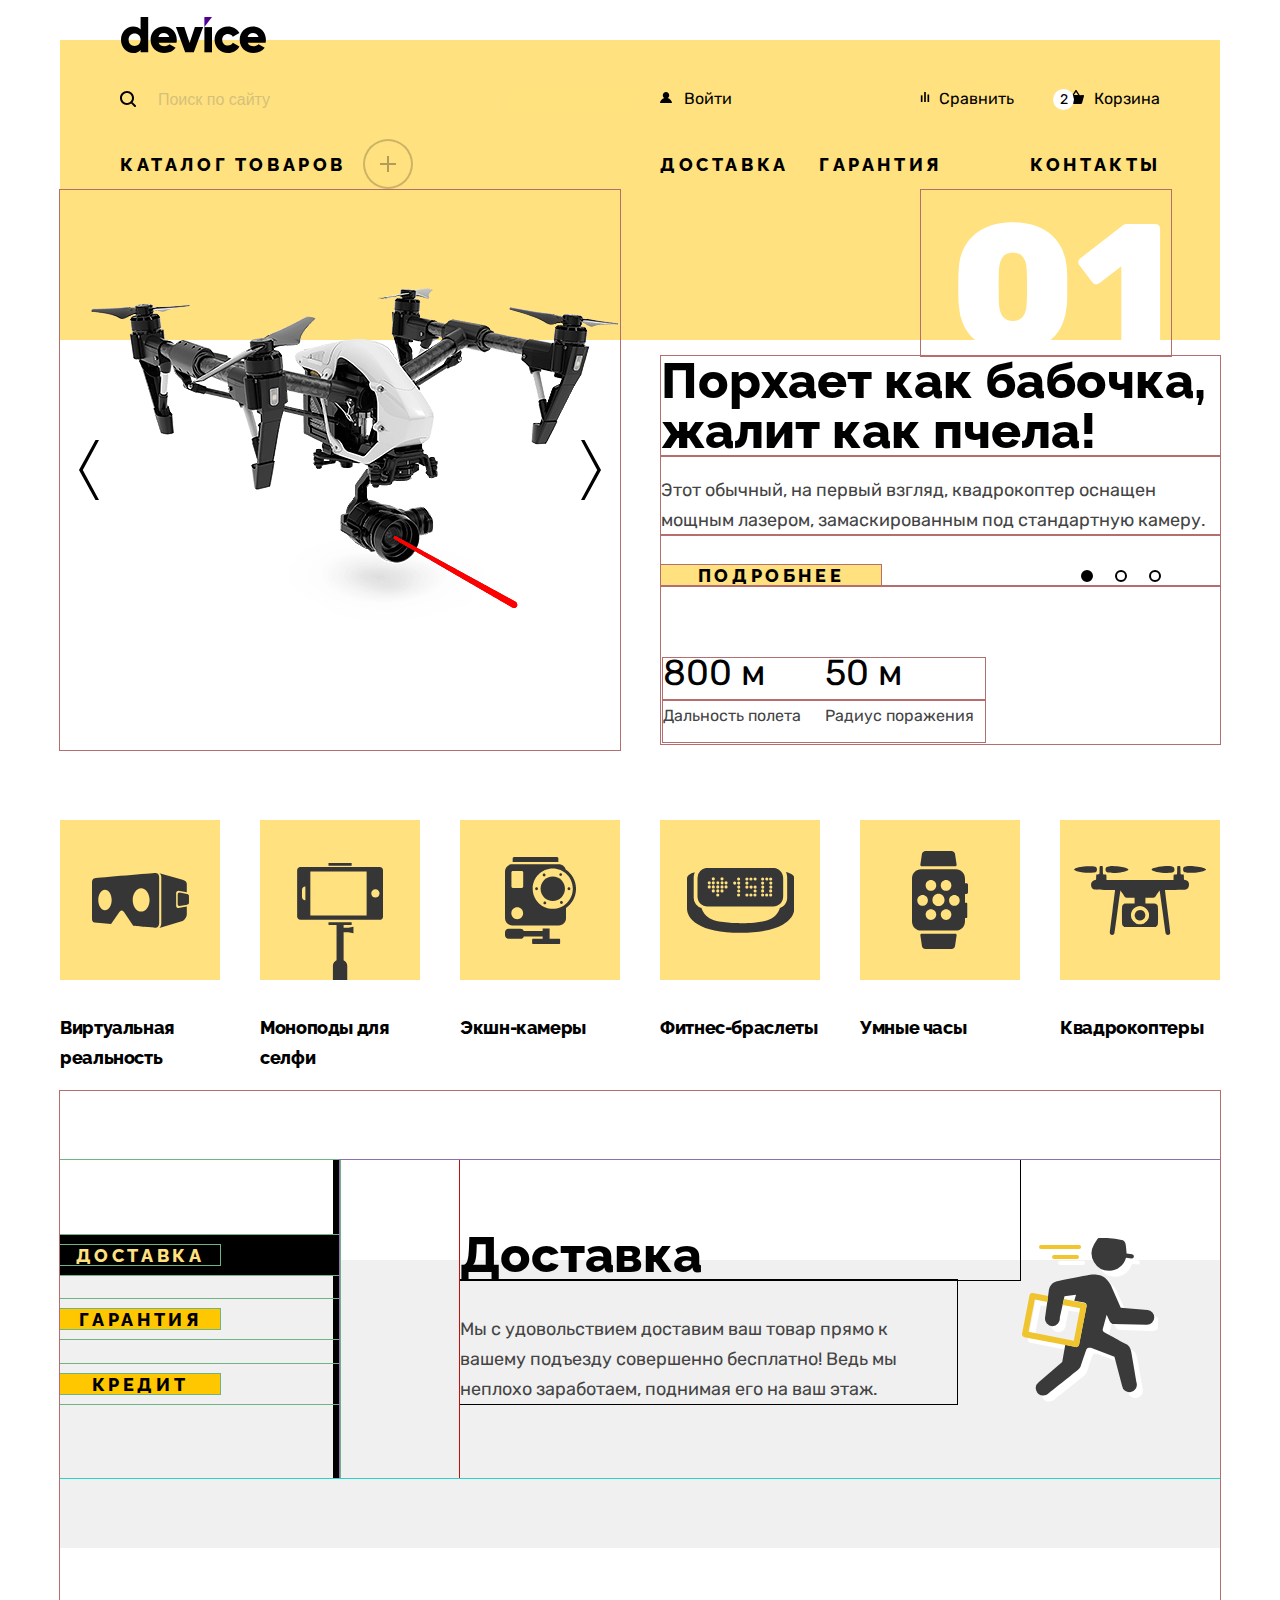
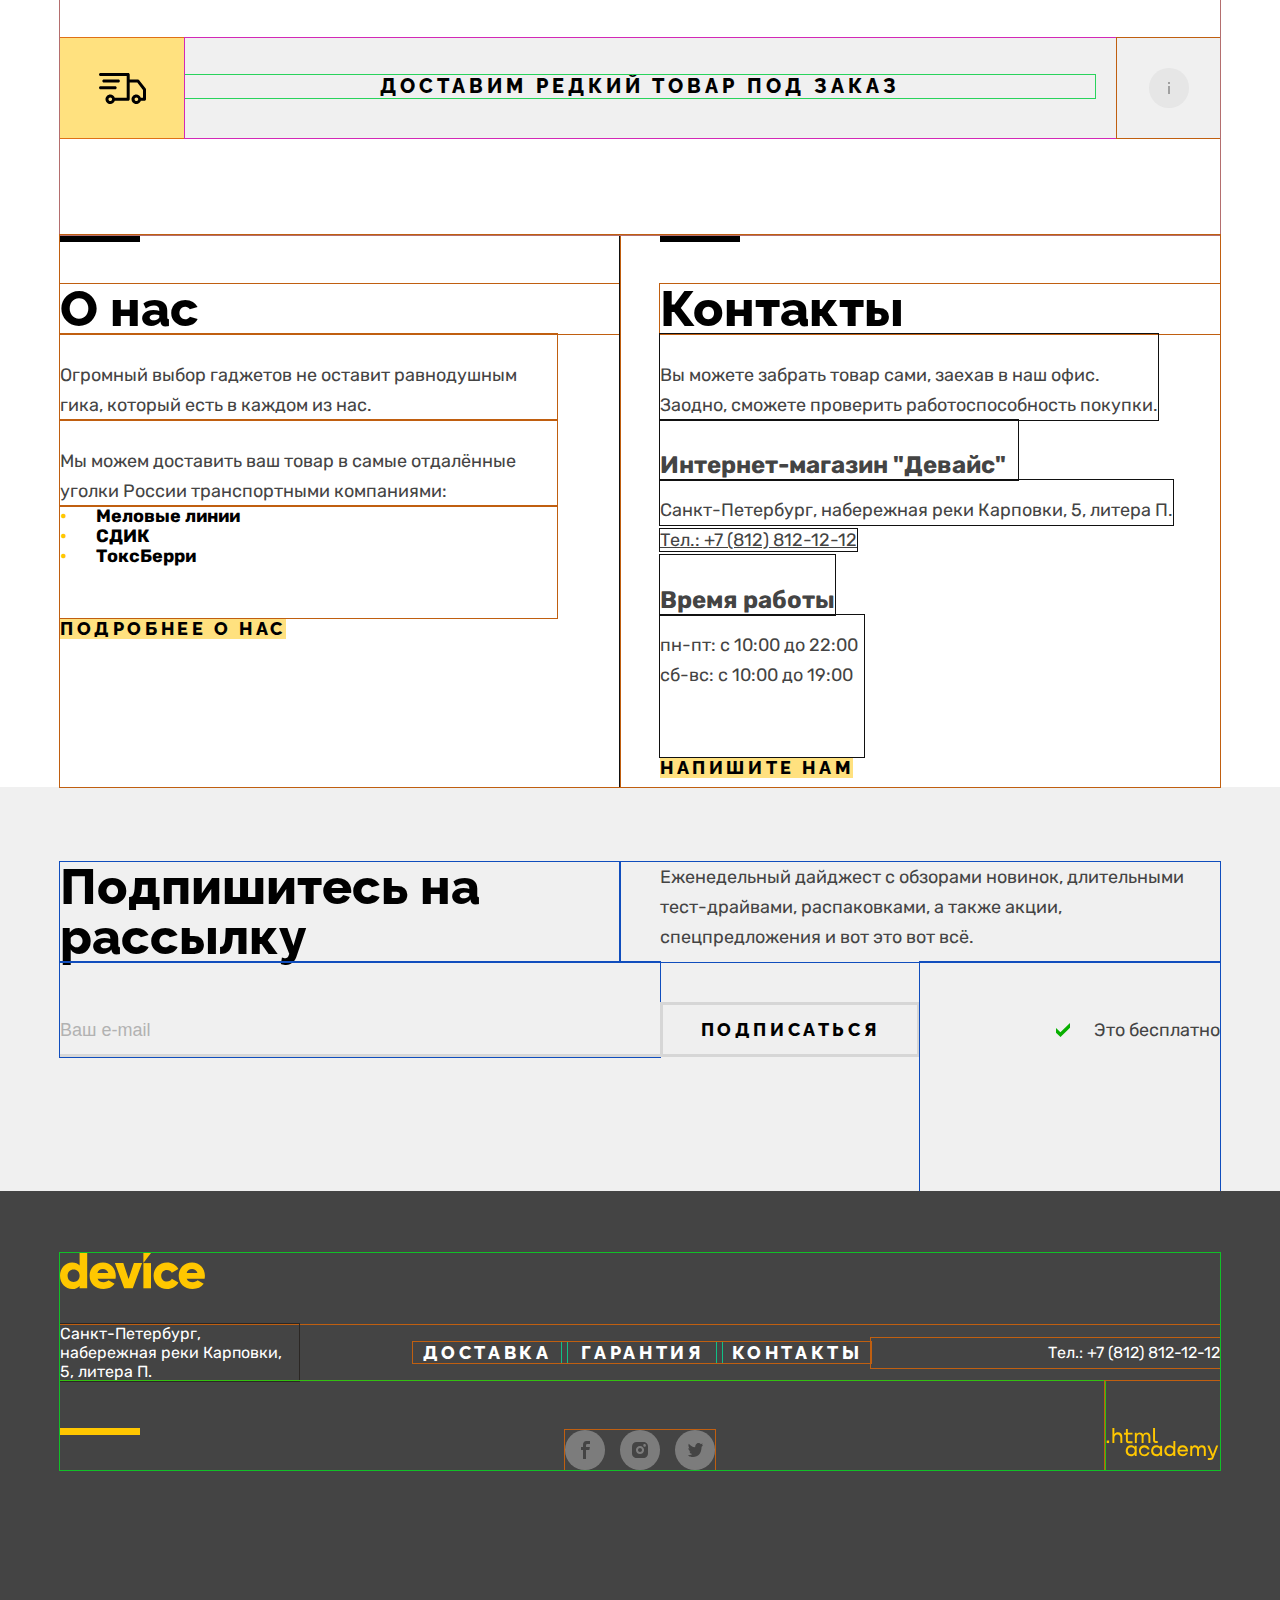
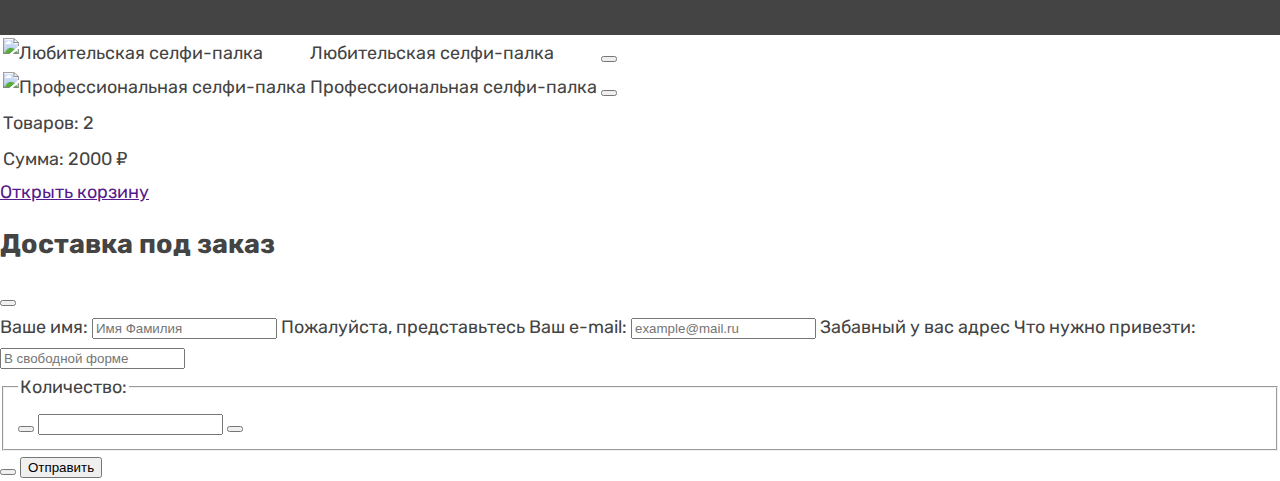
==== commit 33302acc: "Сетки, часть 1 (правки)" ====
--- a/index.html
+++ b/index.html
@@ -78,7 +78,7 @@
       </nav>
     </header>
 
-    <main class="main-index main-container">
+    <main class="main-index">
       <div class="page-container">
         <h1 class="visually-hidden">Интернет-магазин гаджетов "Девайс"</h1>
         <section class="promo">
@@ -126,25 +126,7 @@
                 </div>
               </div>
             </li>
-<!--
-            <li class="promo-list-item-2">
-              <span class="promo-list-item-number">02</span>
-              <a class="promo-list-item-image-link" href="#">
-                <img class="promo-list-item-image"  src="img/slider-2.png" alt="Фото фитнес-браслета" >
-              </a>
-              <p class="promo-list-item-tagline">Худеем правильно!</p>
-              <p class="promo-list-item-description">Мотивирующие фитнес-браслеты помогут найти в себе силы не пропускать занятия и соблюдать диету.</p>
-              <a class="button" href="#">Подробнее</a>
-              <table class="promo-list-item-table">
-                <tr class="promo-list-item-table-values">
-                  <td>48 часов</td>
-                </tr>
-                <tr class="promo-list-item-table-parameters">
-                  <td>Без подзарядки</td>
-                </tr>
-              </table>
-            </li>
--->
+
             <li class="promo-list-item-2">
               <button class="promo-button-prev" type="button">
                 <span class="visually-hidden">Предыдущее промо</span>
@@ -185,29 +167,7 @@
                 </div>
               </div>
             </li>
-<!--
-            <li class="promo-list-item-3">
-              <span class="promo-list-item-number">03</span>
-              <a class="promo-list-item-image-link" href="#">
-                <img class="promo-list-item-image" src="img/slider-3.png" alt="Фото селфи-палки" >
-              </a>
-              <p class="promo-list-item-tagline">Делай селфи, как Бен Стиллер!</p>
-              <p class="promo-list-item-description">Самая длинная палка для селфи доступна в нашем магазине. Восемь (Восемь, Карл!) метров длиной и весом всего 5 кг.</p>
-              <a class="button" href="#">Подробнее</a>
-              <table class="promo-list-item-table">
-                <tr class="promo-list-item-table-values">
-                  <td>8.5 м</td>
-                  <td>5 кг</td>
-                  <td>Карбон</td>
-                </tr>
-                <tr class="promo-list-item-table-parameters">
-                  <td>Длина палки</td>
-                  <td>Вес палки</td>
-                  <td>Материал</td>
-                </tr>
-              </table>
-            </li>
--->
+
             <li class="promo-list-item-3">
               <button class="promo-button-prev" type="button">
                 <span class="visually-hidden">Предыдущее промо</span>
@@ -294,22 +254,22 @@
 
         <section class="services">
           <h2 class="visually-hidden">Сервисы</h2>
-
           <div class="services-group">
+
             <ul class="services-pagination">
+              <li class="services-pagination-item services-pagination-item-current">
+                <a class="services-pagination-link button-current" href="#">
+                  <span class="services-pagination-txt">Доставка</span>
+                </a>
+              </li>
+              <li class="services-pagination-item-2">
+                <a class="services-pagination-link button-orange" href="#">
+                  <span class="services-pagination-txt">Гарантия</span>
+                </a>
+              </li>
               <li class="services-pagination-item">
-                <a class="button" href="#">
-                  <span class="services-pagination-link-txt">Доставка</span>
-                </a>
-              </li>
-              <li class="services-pagination-item">
-                <a class="button" href="#">
-                  <span class="services-pagination-link-txt">Гарантия</span>
-                </a>
-              </li>
-              <li class="services-pagination-item">
-                <a class="button" href="#">
-                  <span class="services-pagination-link-txt">Кредит</span>
+                <a class="services-pagination-link button-orange" href="#">
+                  <span class="services-pagination-txt">Кредит</span>
                 </a>
               </li>
             </ul>
@@ -319,6 +279,7 @@
                 <h3 class="services-list-item-name">Доставка</h3>
                 <p class="services-list-item-description">Мы с удовольствием доставим ваш товар прямо к вашему подъезду совершенно бесплатно! Ведь мы неплохо заработаем, поднимая его на ваш этаж.</p>
               </li>
+              <!--
               <li class="services-list-item warranty-img">
                 <h3 class="services-list-item-name">Гарантия</h3>
                 <p class="services-list-item-description">Если из-за возгорания купленного у нас товара у вас сгорит дом — не переживайте, мы выдадим вам новый. Товар, не дом, конечно же.</p>
@@ -327,12 +288,16 @@
                 <h3 class="services-list-item-name">Кредит</h3>
                 <p class="services-list-item-description">Залезть в долговую яму стало проще! Кредитные консультанты подберут для вас наиболее выгодные условия кредита. Выгодные для банка, разумеется.</p>
               </li>
+               -->
             </ul>
           </div>
 
           <div class="services-delivery">
             <h3 class="visually-hidden">Доставка под заказ</h3>
-            <a class="services-delivery-link" href="">
+            <a class="services-delivery-link-1" href="">
+              <span class="visually-hidden">картинка доставки</span>
+            </a>
+            <a class="services-delivery-link-2" href="">
               <span class="services-delivery-link-txt">Доставим редкий товар под заказ</span>
             </a>
             <button class="services-delivery-button-info" type="button">
@@ -341,99 +306,118 @@
           </div>
         </section>
 
-        <section class="about-us">
-          <h2 class="subtitle-h2">О нас</h2>
-          <p class="about-us-txt1">Огромный выбор гаджетов не оставит равнодушным гика, который есть в каждом из нас.</p>
-          <p class="about-us-txt2">Мы можем доставить ваш товар в самые отдалённые уголки России транспортными компаниями:</p>
-          <ul class="about-us-3pl">
-            <li class="about-us-3pl-company">Меловые линии</li>
-            <li class="about-us-3pl-company">СДИК</li>
-            <li class="about-us-3pl-company">ТоксБерри</li>
-          </ul>
-          <a class="button" href="#">Подробнее о нас</a>
-        </section>
-
-        <section class="contacts">
-          <h2 class="subtitle-h2">Контакты</h2>
-          <p class="contacts-txt">Вы можете забрать товар сами, заехав в наш офис. Заодно, сможете проверить работоспособность покупки.</p>
-          <h3 class="contacts-address-subtitle">Интернет-магазин "Девайс"</h3>
-          <address class="contacts-address">
-            <p class="contacts-address-txt">Санкт-Петербург, набережная реки Карповки, 5, литера П.</p>
-            <a class="contacts-phone" href="tel:+78128121212">Тел.: +7 (812) 812-12-12</a>
-          </address>
-          <h3 class="contacts-schedule-subtitle">Время работы</h3>
-          <ul class="contacts-schedule">
-            <li class="contacts-schedule-item">пн-пт: с 10:00 до 22:00</li>
-            <li class="contacts-schedule-item">сб-вс: с 10:00 до 19:00</li>
-          </ul>
-          <a class="button" href="#">Напишите нам</a>
+<!--
+          <div class="services-delivery">
+            <h3 class="visually-hidden">Доставка под заказ</h3>
+            <a class="services-delivery-link delivery-1" href="">
+              <span class="services-delivery-link-txt">Доставим редкий товар под заказ</span>
+            </a>
+            <button class="services-delivery-button-info" type="button">
+              <span class="visually-hidden">Посмотреть дополнительную информацию</span>
+            </button>
+          </div>
+        </section>
+-->
+
+        <section class="about-us-contacts">
+          <div class="about-us">
+            <h2 class="subtitle-h2">О нас</h2>
+            <p class="about-us-txt">Огромный выбор гаджетов не оставит равнодушным гика, который есть в каждом из нас.</p>
+            <p class="about-us-txt">Мы можем доставить ваш товар в самые отдалённые уголки России транспортными компаниями:</p>
+            <ul class="about-us-3pl">
+              <li class="about-us-3pl-company">Меловые линии</li>
+              <li class="about-us-3pl-company">СДИК</li>
+              <li class="about-us-3pl-company">ТоксБерри</li>
+            </ul>
+            <a class="button" href="#">Подробнее о нас</a>
+          </div>
+
+          <div class="contacts">
+            <h2 class="subtitle-h2">Контакты</h2>
+            <p class="contacts-txt">Вы можете забрать товар сами, заехав в наш офис. Заодно, сможете проверить работоспособность покупки.</p>
+            <h3 class="contacts-address-subtitle">Интернет-магазин "Девайс"</h3>
+            <address class="contacts-address">
+              <p class="contacts-address-txt">Санкт-Петербург, набережная реки Карповки, 5, литера П.</p>
+              <a class="contacts-phone" href="tel:+78128121212">Тел.: +7 (812) 812-12-12</a>
+            </address>
+            <h3 class="contacts-schedule-subtitle">Время работы</h3>
+            <ul class="contacts-schedule">
+              <li class="contacts-schedule-item">пн-пт: с 10:00 до 22:00</li>
+              <li class="contacts-schedule-item">сб-вс: с 10:00 до 19:00</li>
+            </ul>
+            <a class="button" href="#">Напишите нам</a>
+          </div>
         </section>
 
         <section class="mailing">
-          <h2 class="subtitle-h2">Подпишитесь на рассылку</h2>
-          <p class="mailing-description">Еженедельный дайджест с обзорами новинок, длительными тест-драйвами, распаковками, а также акции, спецпредложения и вот это вот всё.</p>
-          <form class="mailing-submission" action="https://echo.htmlacademy.ru/" method="post">
-            <input class="mailing-submission-email" type="email" name="mailing-submission-email" placeholder="Ваш e-mail">
+          <div class="mailing-container">
+            <h2 class="mailing-subtitle-h2">Подпишитесь на рассылку</h2>
+            <p class="mailing-description">Еженедельный дайджест с обзорами новинок, длительными тест-драйвами, распаковками, а также акции, спецпредложения и вот это вот всё.</p>
+            <form class="mailing-submission" action="https://echo.htmlacademy.ru/" method="post">
+              <input class="mailing-submission-email" type="email" name="mailing-submission-email" placeholder="Ваш e-mail">
+            </form>
             <button class="mailing-submission-button" type="submit">Подписаться</button>
-          </form>
-          <p class="mailing-for-free">Это бесплатно</p>
+            <p class="mailing-for-free">Это бесплатно</p>
+          </div>
         </section>
       </div>
     </main>
 
     <footer class="footer">
-      <a href="index.html">
-        <img class="logo-yellow" height="36" width="145" src="img/device-yellow.svg"  alt="Логотип Интернет-магазина гаджетов ''Девайс''">
-      </a>
-      <section class="footer-navigation">
-        <h2 class="visually-hidden">Навигация</h2>
-        <ul class="footer-navigation-list">
-          <li class="footer-navigation-item">
-            <a class="footer-navigation-link" href="#">Доставка</a>
-          </li>
-          <li class="footer-navigation-item">
-            <a class="footer-navigation-link" href="#">Гарантия</a>
-          </li>
-          <li class="footer-navigation-item">
-            <a class="footer-navigation-link" href="#">Контакты</a>
-          </li>
-        </ul>
-      </section>
-
-      <section class="footer-contacts">
-        <h2 class="visually-hidden">Контакты</h2>
+      <div class="footer-container">
+        <a class="footer-logo" href="index.html">
+          <img class="logo-yellow" height="36" width="145" src="img/device-yellow.svg"  alt="Логотип Интернет-магазина гаджетов ''Девайс''">
+        </a>
+
         <address class="footer-contacts-address">
           <p class="footer-contacts-address-txt">Санкт-Петербург, набережная реки Карповки, 5, литера П.</p>
         </address>
-        <p class="footer-contacts-address">
-          <a class="footer-contacts-address-phone" href="tel:+78128121212">Тел.: +7 (812) 812-12-12</a>
+
+        <section class="footer-navigation">
+          <h2 class="visually-hidden">Навигация</h2>
+          <ul class="footer-navigation-list">
+            <li class="footer-navigation-item">
+              <a class="footer-navigation-link" href="#">Доставка</a>
+            </li>
+            <li class="footer-navigation-item">
+              <a class="footer-navigation-link" href="#">Гарантия</a>
+            </li>
+            <li class="footer-navigation-item">
+              <a class="footer-navigation-link" href="#">Контакты</a>
+            </li>
+          </ul>
+        </section>
+
+        <p class="footer-contacts-address-phone">
+          <a class="footer-contacts-phone" href="tel:+78128121212">Тел.: +7 (812) 812-12-12</a>
         </p>
-      </section>
-
-      <section class="footer-social">
-        <h2 class="visually-hidden">Социальные сети</h2>
-        <ul class="footer-social-list">
-          <li class="footer-social-item">
-            <a class="footer-social-link facebook" href="https://www.facebook.com/htmlacademy">
-              <span class="visually-hidden">Логотип Facebook</span>
-            </a>
-          </li>
-          <li class="footer-social-item">
-            <a class="footer-social-link instagram" href="https://www.instagram.com/htmlacademy/">
-              <span class="visually-hidden">Логотип Instagram</span>
-            </a>
-          </li>
-          <li class="footer-social-item">
-            <a class="footer-social-link twitter" href="https://twitter.com/htmlacademy_ru">
-              <span class="visually-hidden">Логотип Twitter</span>
-            </a>
-          </li>
-        </ul>
-      </section>
-
-      <a class="logo-html-academy" href="https://htmlacademy.ru/">
-        <img class="logo-html-academy-logo" height="34" width="115" src="img/logo-htmlacademy-1.svg" alt="Логотип .html academy">
-      </a>
+
+
+        <section class="footer-social">
+          <h2 class="visually-hidden">Социальные сети</h2>
+          <ul class="footer-social-list">
+            <li class="footer-social-item">
+              <a class="footer-social-link facebook" href="https://www.facebook.com/htmlacademy">
+                <span class="visually-hidden">Логотип Facebook</span>
+              </a>
+            </li>
+            <li class="footer-social-item">
+              <a class="footer-social-link instagram" href="https://www.instagram.com/htmlacademy/">
+                <span class="visually-hidden">Логотип Instagram</span>
+              </a>
+            </li>
+            <li class="footer-social-item">
+              <a class="footer-social-link twitter" href="https://twitter.com/htmlacademy_ru">
+                <span class="visually-hidden">Логотип Twitter</span>
+              </a>
+            </li>
+          </ul>
+        </section>
+
+        <a class="logo-html-academy" href="https://htmlacademy.ru/">
+          <img class="logo-html-academy-logo" height="33" width="115" src="img/logo-htmlacademy-1.svg" alt="Логотип .html academy">
+        </a>
+      </div>
     </footer>
 
     <section class="basket-popap">
--- a/css/styles.css
+++ b/css/styles.css
@@ -62,6 +62,34 @@
   text-decoration: none;
   text-transform: uppercase;
   letter-spacing: 0.2em;
+  vertical-align: top;
+}
+
+.button-current{
+  font-family: "Raleway", sans-serif;
+  font-size: 18px;
+  line-height: 21px;
+  font-weight: 800;
+  text-align: center;
+  color: #FFE17F;
+  text-decoration: none;
+  text-transform: uppercase;
+  letter-spacing: 0.2em;
+  vertical-align: top;
+}
+
+.button-orange{
+  font-family: "Raleway", sans-serif;
+  font-size: 18px;
+  line-height: 21px;
+  font-weight: 800;
+  text-align: center;
+  color: #000000;
+  background-color:#FFC700;
+  text-decoration: none;
+  text-transform: uppercase;
+  letter-spacing: 0.2em;
+  vertical-align: top;
 }
 
 .visually-hidden {
@@ -78,36 +106,38 @@
 
 /* Pages */
 
+.header{
+  width:1160px;
+  height:190px;
+  padding:0;
+  margin:0 auto;
+}
 
 .navigation{
-  width:1160px;
-  height:300px;
+  height:150px;
   color: #000000;
   background-color:#FFE17F;
   margin-top:40px;
-  margin-left:auto;
-  margin-right:auto;
   display: flex;
-  padding:0;
   flex-direction:column;
 }
 
 .logo{
   width:145px;
   height:36px;
-  display:block;
   margin-left:61px;
-  margin-top:-23px;
+  margin-top:0px;
   padding-top:0px;
+  position:relative;
+  top:-23px;
 }
 
 .user-menu{
-  width:1160px;
   display: flex;
   flex-direction:row;
   color: #000000;
   background:  #FFE17F;
-  margin-top:36px;
+  margin-top:13px;
 }
 
 
@@ -138,7 +168,6 @@
   margin-left:20px;
   margin-top:auto;
   margin-bottom:auto;
-  height:20px;
   font-size: 16px;
   line-height: 19px;
   opacity: 30%;
@@ -217,7 +246,6 @@
 /*xxxxxxxxxxxxxxxxxxxxxxxxxxxxxxx*/
 
 .main-menu{
-  width:1160px;
   display: flex;
   flex-direction: row;
   list-style: none;
@@ -289,13 +317,12 @@
   margin:0px;
   padding:0px;
   list-style: none;
-  display:flex;
+  display:none;
   flex-direction: column;
 }
 
 .main-menu-categories-item{
   width:236px;
-  height:18px;
   list-style: none;
   margin:0px;
   padding:0px;
@@ -310,35 +337,32 @@
 
 /*************___MAIN___*************************/
 
-.main-container{
+.main-index{
   flex-grow:1;
 }
 
+/*
 .page-container{
   width:1160px;
   margin:0 auto;
 }
+*/
 
 .promo{
 width:1160px;
-margin-top:-150px;
-margin-left:auto;
-margin-right:auto;
+margin:0 auto;
 display:flex;
 flex-direction: column;
 }
 
 .promo-list{
-  width:1160;
-  margin:0;
-  padding:0;
+  margin:0;
+  padding:0;
+  box-shadow: inset 0 150px #FFE17F;
 }
 
 .promo-list-item-1{
-  width:1160px;
   display:flex;
-  flex-direction: row;
-  margin:0 auto;
 }
 
 .promo-button-prev {
@@ -369,11 +393,11 @@
   width:560px;
   height:560px;
   margin-left:-39px;
+  outline: 1px solid #b46e6e;
 }
 
 .promo-list-item-container{
   width:560px;
-  height:560px;
   margin-left:60px;
   display:flex;
   flex-direction: column;
@@ -382,15 +406,12 @@
   padding:0px;
 }
 .promo-list-item-number{
-  display:flex;
   width:250px;
-  height:135px;
-  margin-top:31px;
   margin-left:auto;
-  margin-right:20px;
+  margin-right:49px;
   padding-left:auto;
-  padding-right:auto;
-  color: #978035;
+  padding-top:31px;
+  color:#ffffff;
   font-family:"Rubik", sans-serif;
   font-size: 180px;
   line-height: 135px;
@@ -399,35 +420,35 @@
   vertical-align: baseline;
   text-decoration: none;
   text-transform: uppercase;
+  outline: 1px solid #b46e6e;
 }
 
 .promo-list-item-tagline {
-  display:flex;
-  width:560px;
-  height:110px;
-  margin-top:-43px;
-  margin-bottom:0px;
+  margin:0 auto;
   color:#000000;
   font-family: "Raleway", sans-serif;
   font-weight: 800;
   font-size: 50px;
   line-height: 50px;
-  text-align: left;
+  outline: 1px solid #b46e6e;
+  /*position:relative;
+  top:-43px;*/
 }
 
 .promo-list-item-description{
-  display:flex;
-  width:560px;
-  height:80px;
-  margin-top:19px;
-  margin-bottom:0px;
+  margin:0 auto;
+  padding-top:19px;
+  outline: 1px solid #b46e6e;
+
 }
 
 .promo-pagination{
-  width:560px;
-  margin-top:30px;
+  margin-left:0;
+  margin-top:0;
+  padding-top:30px;
   display:flex;
   flex-direction: row;
+  outline: 1px solid #b46e6e;
 }
 
 .promo-list-item-button{
@@ -446,6 +467,7 @@
   text-decoration: none;
   text-transform: uppercase;
   letter-spacing: 0.2em;
+  outline: 1px solid #b46e6e;
 }
 
 .promo-pagination-button-1{
@@ -496,17 +518,19 @@
 
 .promo-list-table{
   width:160;
-  margin-top:70px;
-  margin-bottom:0px;
-  padding:0;
+  margin-left:0;
+  margin-top:0;
+  margin-bottom:0;
+  padding-top:70px;
+  outline: 1px solid #b46e6e;
 }
 
 td.td-promo{
-  margin-top:70px;
   width:160px;
   height:41px;
   padding:0;
   vertical-align: top;
+
 }
 
 .promo-list-item-table-values{
@@ -514,6 +538,7 @@
   font-size: 36px;
   line-height: 30px;
   vertical-align: top;
+  outline: 1px solid #b46e6e;
 }
 
 .promo-list-item-table-parameters{
@@ -521,18 +546,17 @@
   font-size: 16px;
   line-height: 30px;
   vertical-align: top;
+  outline: 1px solid #b46e6e;
 }
 
 .promo-list-item-2{
-  width:1160px;
-  display:flex;
+  display:none;
   flex-direction: row;
   margin:0 auto;
 }
 
 .promo-list-item-3{
-  width:1160px;
-  display:flex;
+  display:none;
   flex-direction: row;
   margin:0 auto;
 }
@@ -541,9 +565,13 @@
 XXXXXXXXXXXXXXXXXXXXXXXXXXXXXXXXXXXXXXXXXXXXXXXXXXXXXXXXXXXXXXXXXXXXXXXXXXX
 */
 
+.categories{
+  width:1160px;
+  margin:0 auto;
+}
+
 .categories-list{
   width: 1160px;
-  height: 253px;
   background-repeat: no-repeat;
   display: flex;
   list-style: none;
@@ -554,7 +582,6 @@
 
 .categories-item{
   width: 160px;
-  height: 253px;
   margin-right:40px;
 }
 
@@ -629,40 +656,116 @@
 /*XXXXXXXXXXXXXXXXXXXXXXXXXXXXXXXXXXXXXXXXXXXXXXXXXXXXXXXXXXXXXXXXXXXXXXXXXXXXXXXXXXXXXX
 SERVICES*/
 
-.services-list-item-description{
-  height: 288px;
-  width: 1440px;
-  margin-top: 169px;
-  margin-bottom: 90px;
-}
+.services{
+  width:1160px;
+  margin:0 auto;
+  padding-top:69px;
+  background-color: #FFFFFF;
+  background-repeat: no-repeat;
+  display: flex;
+  flex-direction: column;
+  outline: 1px solid #b46e6e;
+}
+
+.services-group{
+  display: flex;
+  flex-direction: row;
+  margin:0;
+  background-color:#f0f0f0;
+  box-shadow: inset 0 100px #ffffff;
+}
+
+ul.services-pagination{
+  width:273px;
+  min-height:319px;
+  margin:0;
+  padding:0;
+  border-right: 7px solid rgba(0, 0, 0, 1);
+  list-style: none;
+  display: flex;
+  flex-direction: column;
+  justify-content: center;
+  outline: 1px solid #6eb485;
+}
+
+.services-pagination-item{
+  display: flex;
+  width:279px;
+  min-height:40px;
+  margin:0;
+  padding-top:auto;
+  padding-bottom:auto;
+  outline: 1px solid #6eb485;
+}
+
+.services-pagination-item-2{
+  display: flex;
+  width:279px;
+  min-height:40px;
+  margin-top:24px;
+  margin-bottom:25px;
+  padding-top:auto;
+  padding-bottom:auto;
+  outline: 1px solid #6eb485;
+}
+
+.services-pagination-item-current{
+  background-color:#000000;
+  color:#FFE17F;
+  border:none;
+  outline: 1px solid #6eb485;
+}
+
+.services-pagination-link{
+  width:160px;
+  height:20px;
+  margin-top:10px;
+  padding-top:auto;
+  padding-bottom:auto;
+  outline: 1px solid #6eb485;
+}
+
+ul.services-list{
+  width:760px;
+  list-style: none;
+  margin:0;
+  padding-left:120px;
+  display:flex;
+  flex-direction: column;
+  outline: 1px solid #8f6eb4;
+}
+
+.services-list-item{
+  min-height:319px;
+  outline: 1px solid rgb(192, 16, 16);
+}
+
+
 .delivery-img{
-  background-color: #F0F0F0;
   background-image:url("../img/delivery-man.svg");
-  background-size: 164px;
-  background-repeat: no-repeat;
-  background-position-x: center;
-  background-position-y: top;
+  background-size: 136px 164px;
+  background-repeat: no-repeat;
+  background-position: 90%;
 }
 
 .warranty-img{
-background-color: #F0F0F0;
 background-image:url("../img/warranty-1.svg");
-background-size: 164px;
+background-size: 171px 195px;
 background-repeat: no-repeat;
-background-position-x: center;
-background-position-y: top;
+background-position: 90%;
 }
 
 .credit-img{
-background-color: #F0F0F0;
 background-image:url("../img/credit-1.svg");
-background-size: 164px;
+background-size: 156px 188px;
 background-repeat: no-repeat;
-background-position-x: center;
-background-position-y: top;
+background-position: 90%;
 }
 
 .services-list-item-name{
+  width:560px;
+  margin:0;
+  padding-top:70px;
   color: #000000;
   font-family:"Raleway", sans-serif;
   font-size: 50px;
@@ -670,21 +773,168 @@
   font-weight: 800;
   text-align: left;
   font-style: normal;
-}
-
-.services-delivery-link-txt {
+  outline: 1px solid rgba(0, 0, 0, 1);
+}
+
+.services-list-item-description{
+  width:497px;
+  padding-top:34px;
+  margin:0;
+  outline: 1px solid rgba(0, 0, 0, 1);
+  white-space:pre-line;
+}
+
+/*************************************
+
+.services-delivery{
+  min-height:356px;
+  margin:0;
+  padding-left:0px;
+  padding-top:159px;
+  padding-bottom:97px;
+  box-shadow: inset 0 69px #F0F0F0;
+  outline: 1px solid rgb(41, 211, 202);
+  background:#ffffff;
+}
+
+.services-delivery-link::before{
+  display: flex;
+  width: 125px;
+  height: 100px;
+  background-color:#FFE17F;
+  content:"";
+  margin: 0;
+  outline: 1px solid rgb(223, 112, 22);
+}
+
+.delivery-1::before{
+  background-image: url("../img/delivery-1.svg");
+  background-position: 50%;
+  background-repeat: no-repeat;
+  content:"";
+}
+
+
+.services-delivery-link{
+  display: flex;
+  width:1160px;
+  min-height:100px;
+  outline: 1px solid rgb(41, 211, 202);
+  background-color: #F0F0F0;
+  text-decoration: none;
+  outline: 1px solid rgb(41, 211, 202);
+}
+
+.services-delivery-link-txt{
   font-family: "Raleway", sans-serif;
   font-size: 20px;
   line-height:23px;
   font-weight: 800;
+  text-align: left;
+  color: #000000;
+  text-decoration: none;
+  text-transform: uppercase;
+  letter-spacing: 0.2em;
+  outline: 1px solid rgb(41, 211, 92);
+}
+
+.services-delivery-button-info{
+  width:40px;
+  height:40px;
+  background-image:url("../img/info.svg");
+  background-repeat: no-repeat;
+}
+
+*/
+
+.services-delivery{
+  margin:0;
+  padding-left:0px;
+  padding-top:159px;
+  padding-bottom:97px;
+  box-shadow: inset 0 69px #F0F0F0;
+  outline: 1px solid rgb(41, 211, 202);
+  background:#ffffff;
+  display: flex;
+  flex-direction: row;
+}
+
+.services-delivery-link-1{
+  margin: 0;
+  min-height: 100px;
+  width: 125px;
+  background-color:#FFE17F;
+  outline: 1px solid rgb(223, 112, 22);
+  background-image: url("../img/delivery-1.svg");
+  background-position: 50%;
+  background-repeat: no-repeat;
+}
+
+.services-delivery-link-2{
+  width:932px;
+  background-color: #F0F0F0;
+  text-decoration: none;
+  outline: 1px solid rgb(211, 41, 183);
+  display: flex;
+  padding-left:0;
+  padding-top:37px;
+  padding-bottom:40px;
+}
+
+.services-delivery-link-txt{
+  width:910px;
+  font-family: "Raleway", sans-serif;
+  font-size: 20px;
+  line-height:23px;
+  font-weight: 800;
   text-align: center;
   color: #000000;
   text-decoration: none;
   text-transform: uppercase;
   letter-spacing: 0.2em;
+  outline: 1px solid rgb(41, 211, 92);
+}
+
+.services-delivery-button-info{
+  width:103px;
+  height:100px;
+  background-image:url("../img/info.svg");
+  background-size:40px 40px;
+  background-position: 50% 50%;
+  background-repeat: no-repeat;
+  background-color: #F0F0F0;
+  border:0px;
+  outline: 1px solid rgb(192, 95, 16);
+}
+
+
+/*XXXXXXXXXXXXXXXXXXXXXXXXXXXXXXXXXXXXXXXXXXXXXXXXXXXXXXXXXXXXXXXXXXXXXXXXXXXXXXXXXXXXXX
+about-us-contacts*/
+
+.about-us-contacts{
+  width:1160px;
+  margin:0 auto;
+  padding:0;
+  display: flex;
+  align-items: right;
+  flex-direction: row;
+  outline: 1px solid rgb(192, 95, 16);
+}
+
+.about-us{
+  width:560px;
+  margin:0;
+  padding-left:0;
+  padding-top:49px;
+  padding-right:0;
+  background-image: url("../img/divider.svg");
+  background-repeat: no-repeat;
+  outline: 1px solid rgb(192, 95, 16);
 }
 
 .subtitle-h2{
+  width:560px;
+  margin:0;
   color: #000000;
   font-family:"Raleway", sans-serif;
   font-size: 50px;
@@ -692,58 +942,174 @@
   font-weight: 800;
   text-align: left;
   font-style: normal;
-}
-
-.services-delivery{
-  background-color: #F0F0F0;
-  background-image:url("../img/delivery-1.svg");
-  background-size: 47px;
-  background-repeat: no-repeat;
-  background-position-x: 20px;
-  background-position-y: center;
-
-}
-
-
-.contacts-address-subtitle{
-  font-weight: 700;
-  font-size: 24px;
-  line-height: 30px;
-}
-
-.contacts-schedule-subtitle{
-  font-weight: 700;
-  font-size: 24px;
-  line-height: 30px;
+  outline: 1px solid rgb(192, 95, 16);
+}
+
+.about-us-txt{
+  margin:0;
+  width:497px;
+  padding-top:26px;
+  outline: 1px solid rgb(192, 95, 16);
 }
 
 .about-us-3pl{
+  width:497px;
+  margin:0;
+  padding:0;
+  padding-bottom: 52px;
+  list-style:none;
+  outline: 1px solid rgb(192, 95, 16);
   color:#000000;
   font-weight: 700;
   font-size: 18px;
   line-height: 20px;
 }
 
-.contacts-address {
+.about-us-3pl-company::before {
+  content: "\2022";  /* Add content: \2022 is the CSS Code/unicode for a bullet */
+  color: #FFC700; /* Change the color */
+  font-weight: bold; /* If you want it to be bold */
+  display: inline-block; /* Needed to add space between the bullet and the text */
+  width: 2em; /* Also needed for space (tweak if needed) */
+  margin-left: 0 em; /* Also needed for space (tweak if needed) */
+}
+
+.contacts{
+  width:560px;
+  margin:0;
+  padding-left:40px;
+  padding-right:0;
+  padding-top:49px;
+  background-image: url("../img/divider.svg");
+  background-position: 40px 0px;
+  background-repeat: no-repeat;
+  outline: 1px solid rgb(17, 17, 17);
+}
+
+.contacts-txt{
+  width:498px;
+  margin:0;
+  padding-top:26px;
+  outline: 1px solid rgb(17, 17, 17);
+}
+
+.contacts-address-subtitle{
+  width:358px;
+  margin:0;
+  padding-top:30px;
+  font-weight: 700;
+  font-size: 24px;
+  line-height: 30px;
+  outline: 1px solid rgb(17, 17, 17);
+}
+
+
+.contacts-address-txt{
+  width:513px;
+  margin:0;
+  padding:0;
+  padding-top:15px;
   color: #444444;
   font-style: normal;
-}
+  outline: 1px solid rgb(17, 17, 17);
+}
+
 .contacts-phone {
+  width:513px;
+  margin:0;
+  padding:0;
   color: #444444;
   font-style: normal;
+  outline: 1px solid rgb(17, 17, 17);
+}
+
+.contacts-schedule-subtitle{
+  width:175px;
+  margin:0;
+  padding:0;
+  padding-top:30px;
+  font-weight: 700;
+  font-size: 24px;
+  line-height: 30px;
+  outline: 1px solid rgb(17, 17, 17);
+}
+
+.contacts-schedule{
+  width:204px;
+  margin:0;
+  padding:0;
+  padding-top:15px;
+  padding-bottom:67px;
+  list-style: none;
+  outline: 1px solid rgb(17, 17, 17);
 }
 
 .mailing{
-  background-color: #F0F0F0;
+  width:100%;
+  margin:0 auto;
+  background-color:#F0F0F0;
+}
+
+.mailing-container{
+  width:1160px;
+  margin:0 auto;
+  padding:0;
+  padding-top:75px;
+  display:flex;
+  flex-wrap: wrap;
+  align-items: right;
+}
+
+.mailing-subtitle-h2{
+  width:560px;
+  margin:0;
+  padding:0;
+  color: #000000;
+  font-family:"Raleway", sans-serif;
+  font-size: 50px;
+  line-height: 50px;
+  font-weight: 800;
+  text-align: left;
+  font-style: normal;
+  outline: 1px solid #104dbd;
+}
+
+.mailing-description{
+  width:560px;
+  margin:0;
+  padding:0;
+  padding-left:40px;
+  outline: 1px solid #104dbd;
+}
+
+.mailing-submission{
+  width:600px;
+  margin:0;
+  margin-bottom:134px;
+  padding-left:0;
+  padding-right:0;
+  padding-top:53px;
+  padding-bottom:9px;
+  outline: 1px solid #104dbd;
+  border-bottom: 3px solid rgb(0, 0, 0, 0.1);
 }
 
 .mailing-submission-email{
+  width:560px;
+  margin:0;
+  padding:0;
   font-size: 18px;
   line-height: 30px;
   opacity: 50%;
+  background-color:#F0F0F0;
+  border: 0px solid rgb(0, 0, 0, 0);
 }
 
 .mailing-submission-button{
+  width:260px;
+  height:55px;
+  margin:0;
+  margin-top:40px;
   font-family: "Raleway", sans-serif;
   font-size: 18px;
   line-height: 21px;
@@ -753,7 +1119,26 @@
   text-decoration: none;
   text-transform: uppercase;
   letter-spacing: 0.2em;
-}
+  border-style: none;
+  border: 3px solid rgb(0, 0, 0, 0.1);
+}
+
+.mailing-for-free{
+  width:164px;
+  margin:0;
+  padding:0;
+  padding-left:136px;
+  padding-top:53px;
+  text-align: right;
+  outline: 1px solid #104dbd;
+  background:url("../img/tick-big1.svg");
+  background-position: 136px 61px;
+  background-size: 14px;
+  background-repeat: no-repeat;
+}
+
+
+
 
 /*XXXXXXXXXXXXXXXXXXXXXXXXXXXXXXXXXXXXXXXXXXXXXXXXXXXXXXXXXXXXXXXXXXXXXXXXXXXXXXXXXXXXXX*/
 /* Catalog */
@@ -906,14 +1291,66 @@
   text-decoration: none;
 }
 
-/* footer */
+
+
+/*------------------footer------------------------------*/
 
 .footer {
+  width:100%;
+  height:321px;
   background-color:#444444;
   color: #FFFFFF;
+  margin:0;
+  padding-top:62px;
+  padding-bottom:61px;
+}
+
+.footer-container{
+  width: 1160px;
+  min-height: 198px;
+  margin:0 auto;
+  padding:0;
+  display:flex;
+  align-items: center;
+  flex-direction: row;
+  justify-content: left;
+  flex-flow: wrap;
+  background-image: url("../img/divider-yellow.svg");
+  background-position: 0px 175px;
+  background-repeat: no-repeat;
+  outline: 1px solid rgb(16, 192, 39);
+}
+
+.footer-logo{
+  width:1160px;
+  height:36px;
+  margin:0;
+  padding:0;
+  padding-bottom:35px;
+  outline: 1px solid rgb(192, 95, 16);
+}
+
+.footer-navigation-list{
+  width:458px;
+  margin:0;
+  margin-left:114px;
+  padding:0;
+  list-style: none;
+  display:flex;
+  flex-direction: row;
+  justify-content: space-between;
+  outline: 1px solid rgb(192, 95, 16);
+}
+
+.footer-navigation-item{
+  outline: 1px solid rgb(16, 192, 133);
 }
 
 .footer-navigation-link{
+  display: block;
+  width:148px;
+  margin:0;
+  padding:0;
   color: #FFFFFF;
   font-family:"Raleway", sans-serif;;
   font-size: 18px;
@@ -924,36 +1361,77 @@
   text-transform: uppercase;
   text-decoration: none;
   letter-spacing: 0.2em;
+  outline: 1px solid rgb(192, 95, 16);
 }
 
 .footer-contacts-address{
+  width:239px;
+  margin:0;
+  padding:0;
+  outline: 1px solid rgb(43, 39, 36);
+}
+
+.footer-contacts-address-txt{
+  width:239px;
+  margin:0;
+  padding:0;
   font-family:"Rubik",sans-serif;
   font-size: 16px;
   line-height: 19px;
   font-weight: 400;
   text-align: left;
-  font-style: normal;
+  vertical-align: bottom;
+  font-style: normal;
+  outline: 1px solid rgb(202, 96, 14);
 }
 
 .footer-contacts-address-phone{
+  width:349px;
+  margin:0;
+  padding:0;
+  outline: 1px solid rgb(192, 95, 16);
+  display:flex;
+  align-items: top;
+}
+
+.footer-contacts-phone{
+  width:349px;
+  align-self: top;
+  margin:0;
+  padding:0;
   color: #FFFFFF;
   font-family:"Rubik",sans-serif;
   font-size: 16px;
   line-height: 30px;
   font-weight: 400;
   text-align: right;
-}
-
+  text-decoration: none;
+  outline: 1px solid rgb(192, 95, 16);
+  vertical-align: top;
+}
+
+.footer-social{
+  width:540px;
+  padding:0;
+  padding-left:505px;
+  padding-right:0;
+  outline: 1px solid rgb(51, 192, 16);
+  padding-top:49px;
+}
 
 .footer-social-list{
   width: 150px;
   height: 40px;
+  margin:0;
+  padding:0;
+  padding-left:0;
   list-style: none;
   background-repeat: no-repeat;
   display:flex;
   flex-direction:row;
   justify-content:space-between;
   align-items: center;
+  outline: 1px solid rgb(192, 95, 16);
 }
 
 .footer-social-item{
@@ -991,4 +1469,10 @@
   background-repeat: no-repeat;
 }
 
-
+.logo-html-academy{
+  margin:0;
+  padding:0;
+  padding-top:47px;
+  outline: 1px solid rgb(192, 95, 16);
+}
+
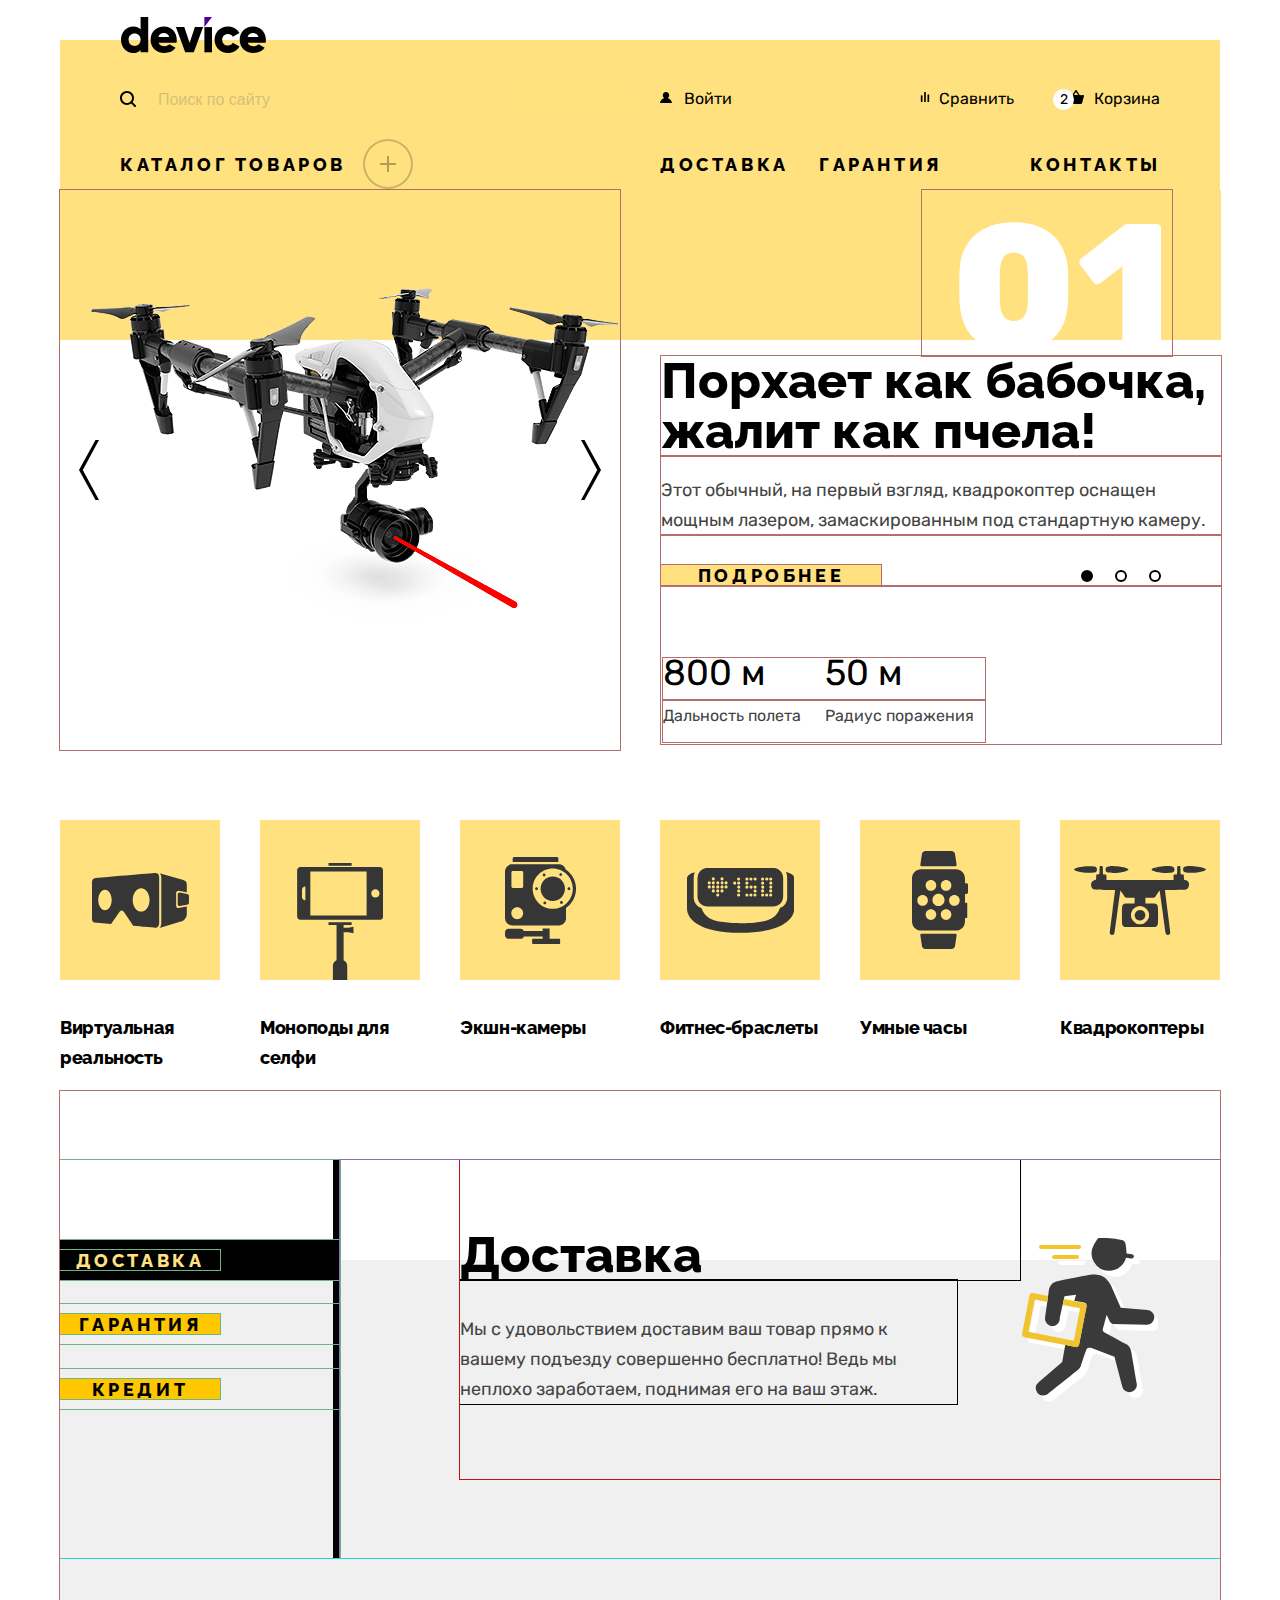
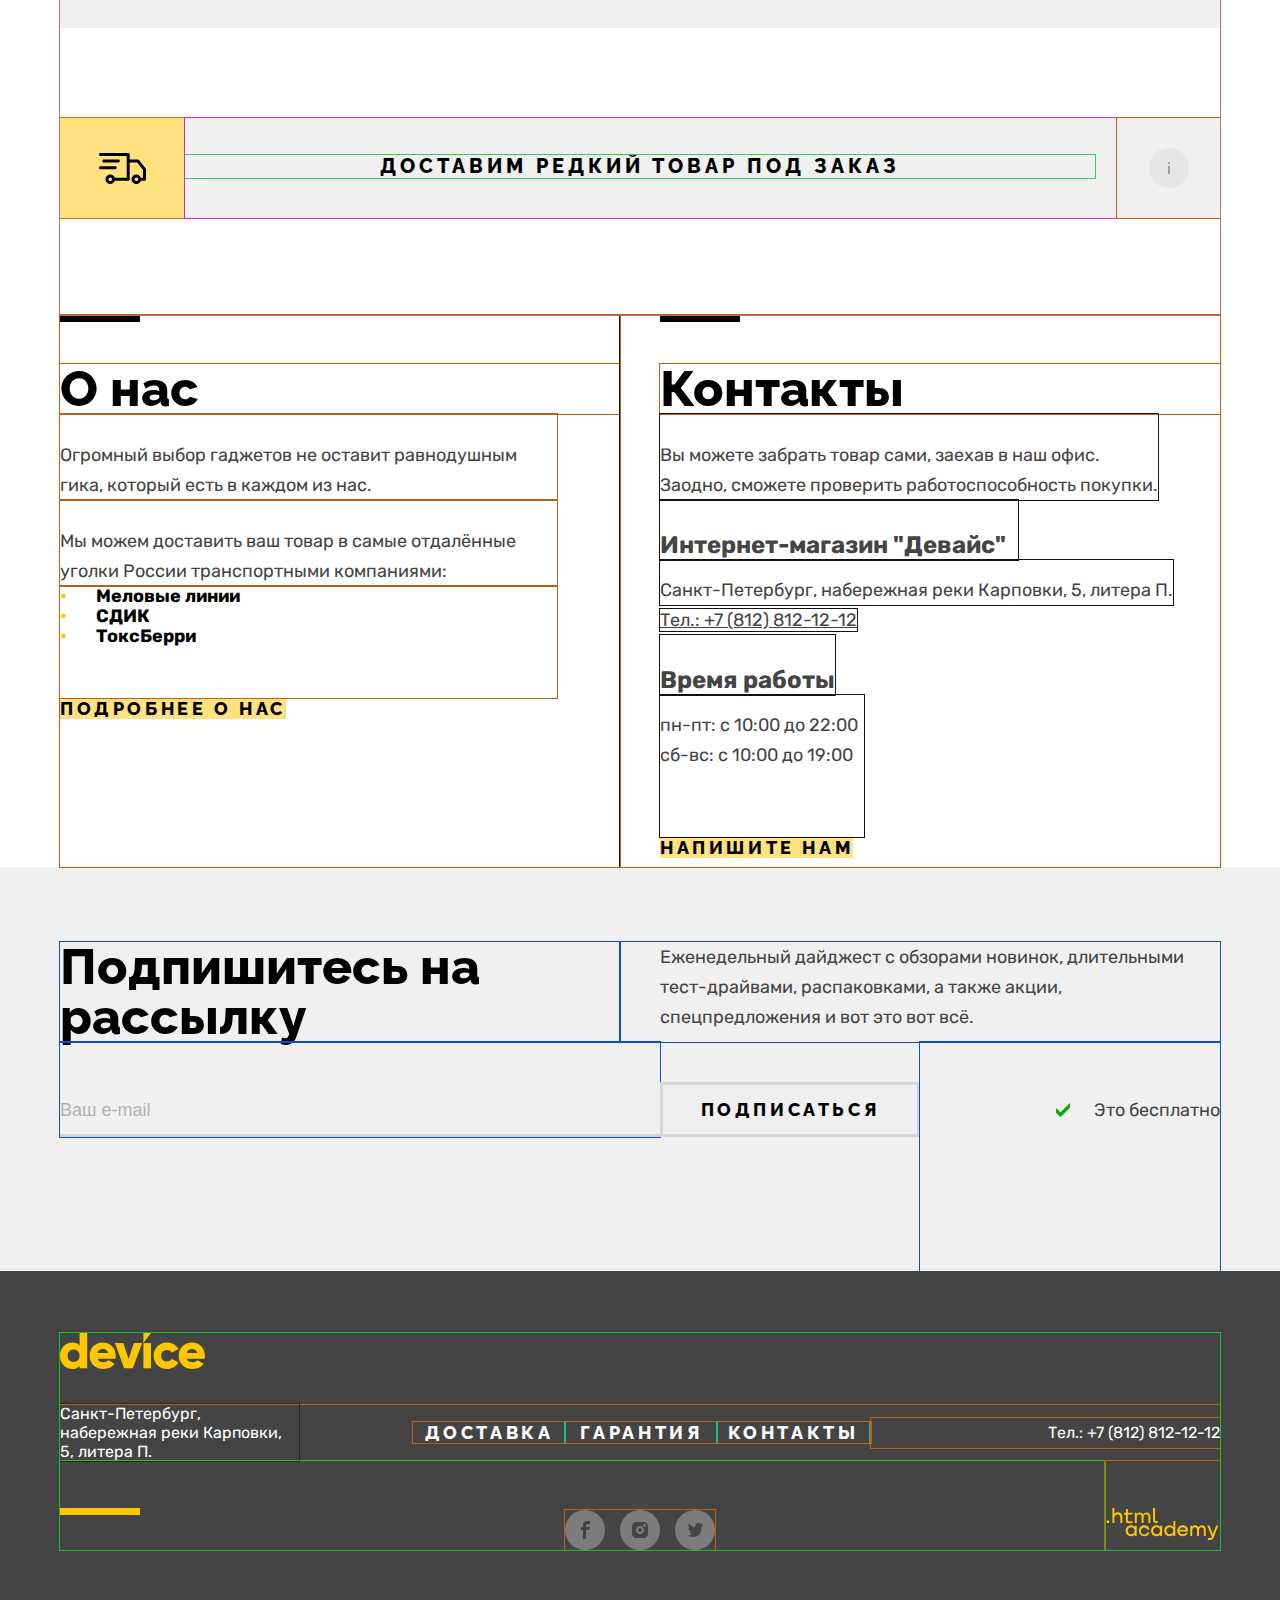
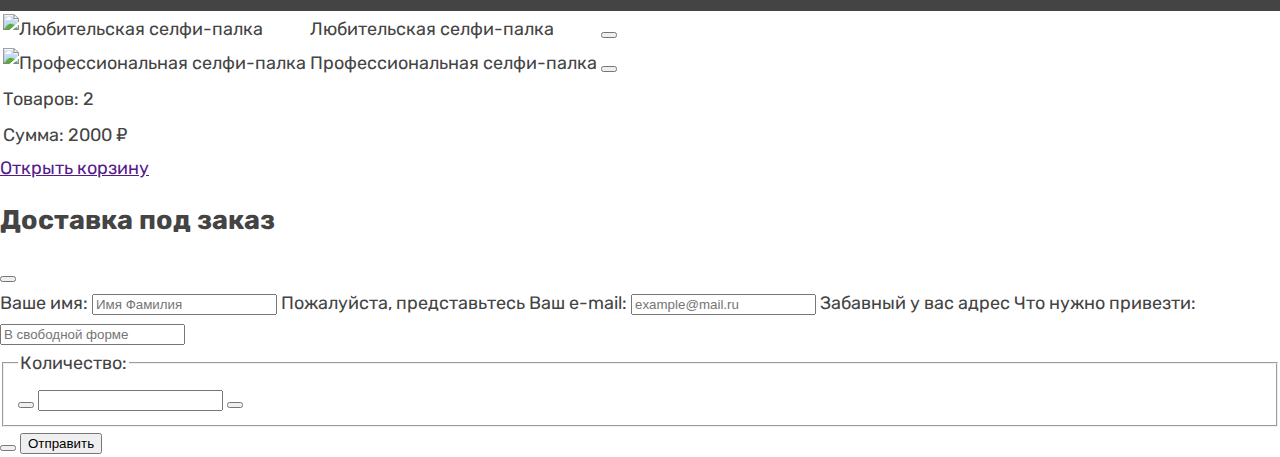
==== commit d3a8ef7d: "Сетки, часть 1 (правки)" ====
--- a/index.html
+++ b/index.html
@@ -249,6 +249,7 @@
                 <span class="categories-title ">Квадрокоптеры</span>
               </a>
             </li>
+
           </ul>
         </section>
 
--- a/css/styles.css
+++ b/css/styles.css
@@ -33,14 +33,15 @@
 
 html{
   height:100%;
-
 }
 
 body {
+  min-height:100%;
+  min-width:1190px;
   margin:0;
   display:flex;
+  flex-wrap:wrap;
   flex-direction:column;
-  min-height: 100%;
   font-family:"Rubik", sans-serif;
   font-size: 18px;
   line-height: 30px;
@@ -216,6 +217,7 @@
 
 .user-menu-link-quantity{
   display:flex;
+  flex-wrap:wrap;
   width: 21px;
   height: 21px;
   margin-left:993px;
@@ -247,7 +249,6 @@
 
 .main-menu{
   display: flex;
-  flex-direction: row;
   list-style: none;
   margin-left:0px;
   margin-top:29px;
@@ -352,6 +353,7 @@
 width:1160px;
 margin:0 auto;
 display:flex;
+flex-wrap:wrap;
 flex-direction: column;
 }
 
@@ -400,6 +402,7 @@
   width:560px;
   margin-left:60px;
   display:flex;
+  flex-wrap:wrap;
   flex-direction: column;
   margin-bottom:0;
   margin-top:0px;
@@ -431,15 +434,12 @@
   font-size: 50px;
   line-height: 50px;
   outline: 1px solid #b46e6e;
-  /*position:relative;
-  top:-43px;*/
 }
 
 .promo-list-item-description{
   margin:0 auto;
   padding-top:19px;
   outline: 1px solid #b46e6e;
-
 }
 
 .promo-pagination{
@@ -447,7 +447,7 @@
   margin-top:0;
   padding-top:30px;
   display:flex;
-  flex-direction: row;
+  flex-wrap:wrap;
   outline: 1px solid #b46e6e;
 }
 
@@ -530,7 +530,6 @@
   height:41px;
   padding:0;
   vertical-align: top;
-
 }
 
 .promo-list-item-table-values{
@@ -551,13 +550,11 @@
 
 .promo-list-item-2{
   display:none;
-  flex-direction: row;
   margin:0 auto;
 }
 
 .promo-list-item-3{
   display:none;
-  flex-direction: row;
   margin:0 auto;
 }
 
@@ -574,16 +571,23 @@
   width: 1160px;
   background-repeat: no-repeat;
   display: flex;
+  flex-wrap: wrap;
   list-style: none;
   margin-left:0px;
   margin-top:70px;
   padding-left: 0px;
 }
 
+.categories-list li:nth-child(6n){
+  width: 160px;
+  margin-right:0px;
+}
+
 .categories-item{
   width: 160px;
   margin-right:40px;
 }
+
 
 .categories-link::before{
   display: block;
@@ -669,7 +673,6 @@
 
 .services-group{
   display: flex;
-  flex-direction: row;
   margin:0;
   background-color:#f0f0f0;
   box-shadow: inset 0 100px #ffffff;
@@ -680,11 +683,11 @@
   min-height:319px;
   margin:0;
   padding:0;
+  padding-top:80px;
   border-right: 7px solid rgba(0, 0, 0, 1);
   list-style: none;
   display: flex;
   flex-direction: column;
-  justify-content: center;
   outline: 1px solid #6eb485;
 }
 
@@ -731,6 +734,7 @@
   margin:0;
   padding-left:120px;
   display:flex;
+  flex-wrap:wrap;
   flex-direction: column;
   outline: 1px solid #8f6eb4;
 }
@@ -856,7 +860,6 @@
   outline: 1px solid rgb(41, 211, 202);
   background:#ffffff;
   display: flex;
-  flex-direction: row;
 }
 
 .services-delivery-link-1{
@@ -897,7 +900,6 @@
 
 .services-delivery-button-info{
   width:103px;
-  height:100px;
   background-image:url("../img/info.svg");
   background-size:40px 40px;
   background-position: 50% 50%;
@@ -917,7 +919,6 @@
   padding:0;
   display: flex;
   align-items: right;
-  flex-direction: row;
   outline: 1px solid rgb(192, 95, 16);
 }
 
@@ -1297,7 +1298,6 @@
 
 .footer {
   width:100%;
-  height:321px;
   background-color:#444444;
   color: #FFFFFF;
   margin:0;
@@ -1311,8 +1311,8 @@
   margin:0 auto;
   padding:0;
   display:flex;
+  flex-wrap:wrap;
   align-items: center;
-  flex-direction: row;
   justify-content: left;
   flex-flow: wrap;
   background-image: url("../img/divider-yellow.svg");
@@ -1337,8 +1337,7 @@
   padding:0;
   list-style: none;
   display:flex;
-  flex-direction: row;
-  justify-content: space-between;
+  flex-wrap:wrap;
   outline: 1px solid rgb(192, 95, 16);
 }
 
@@ -1348,7 +1347,7 @@
 
 .footer-navigation-link{
   display: block;
-  width:148px;
+  width:152px;
   margin:0;
   padding:0;
   color: #FFFFFF;
@@ -1391,6 +1390,7 @@
   padding:0;
   outline: 1px solid rgb(192, 95, 16);
   display:flex;
+  flex-wrap:wrap;
   align-items: top;
 }
 
@@ -1421,13 +1421,14 @@
 
 .footer-social-list{
   width: 150px;
-  height: 40px;
+
   margin:0;
   padding:0;
   padding-left:0;
   list-style: none;
   background-repeat: no-repeat;
   display:flex;
+  flex-wrap:wrap;
   flex-direction:row;
   justify-content:space-between;
   align-items: center;
@@ -1445,6 +1446,7 @@
 
 .footer-social-link{
   display:flex;
+  flex-wrap:wrap;
   height: 100%;
 }
 
@@ -1473,6 +1475,7 @@
   margin:0;
   padding:0;
   padding-top:47px;
+  align-self:flex-start;
   outline: 1px solid rgb(192, 95, 16);
 }
 
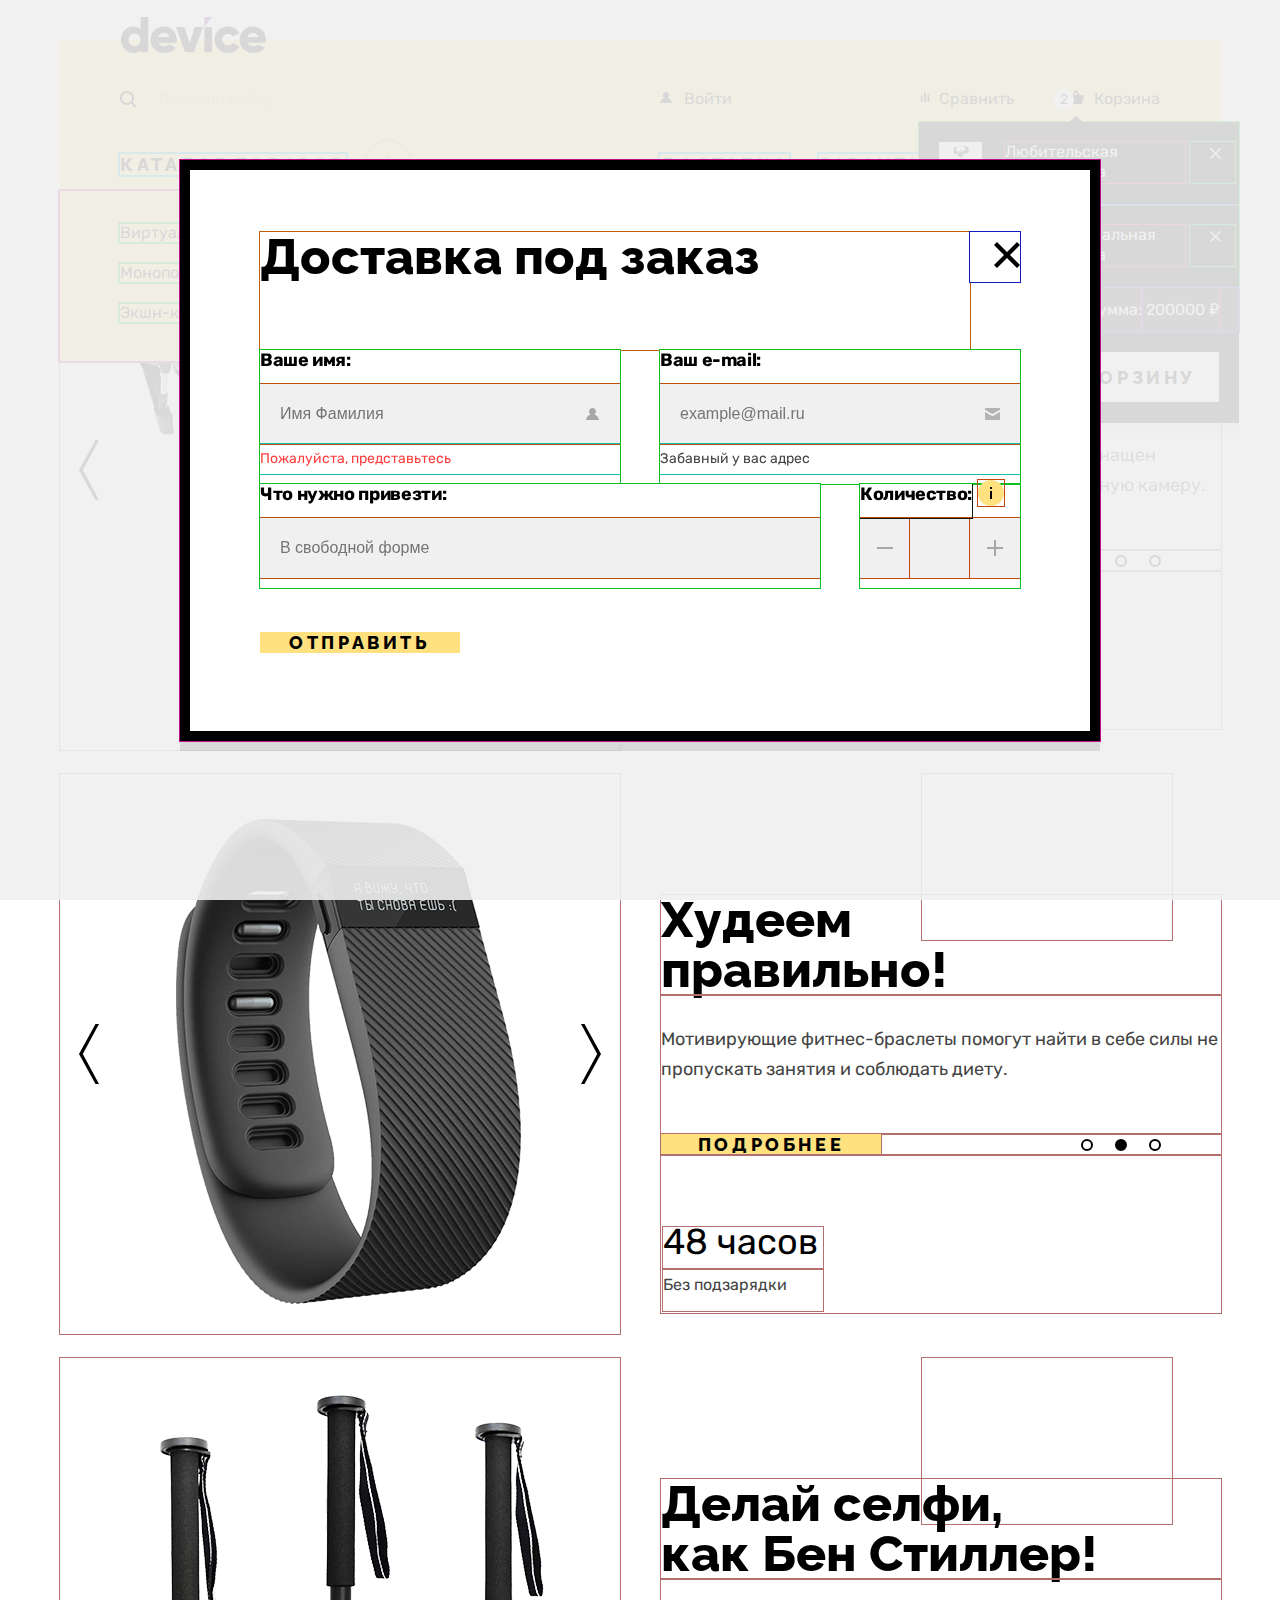
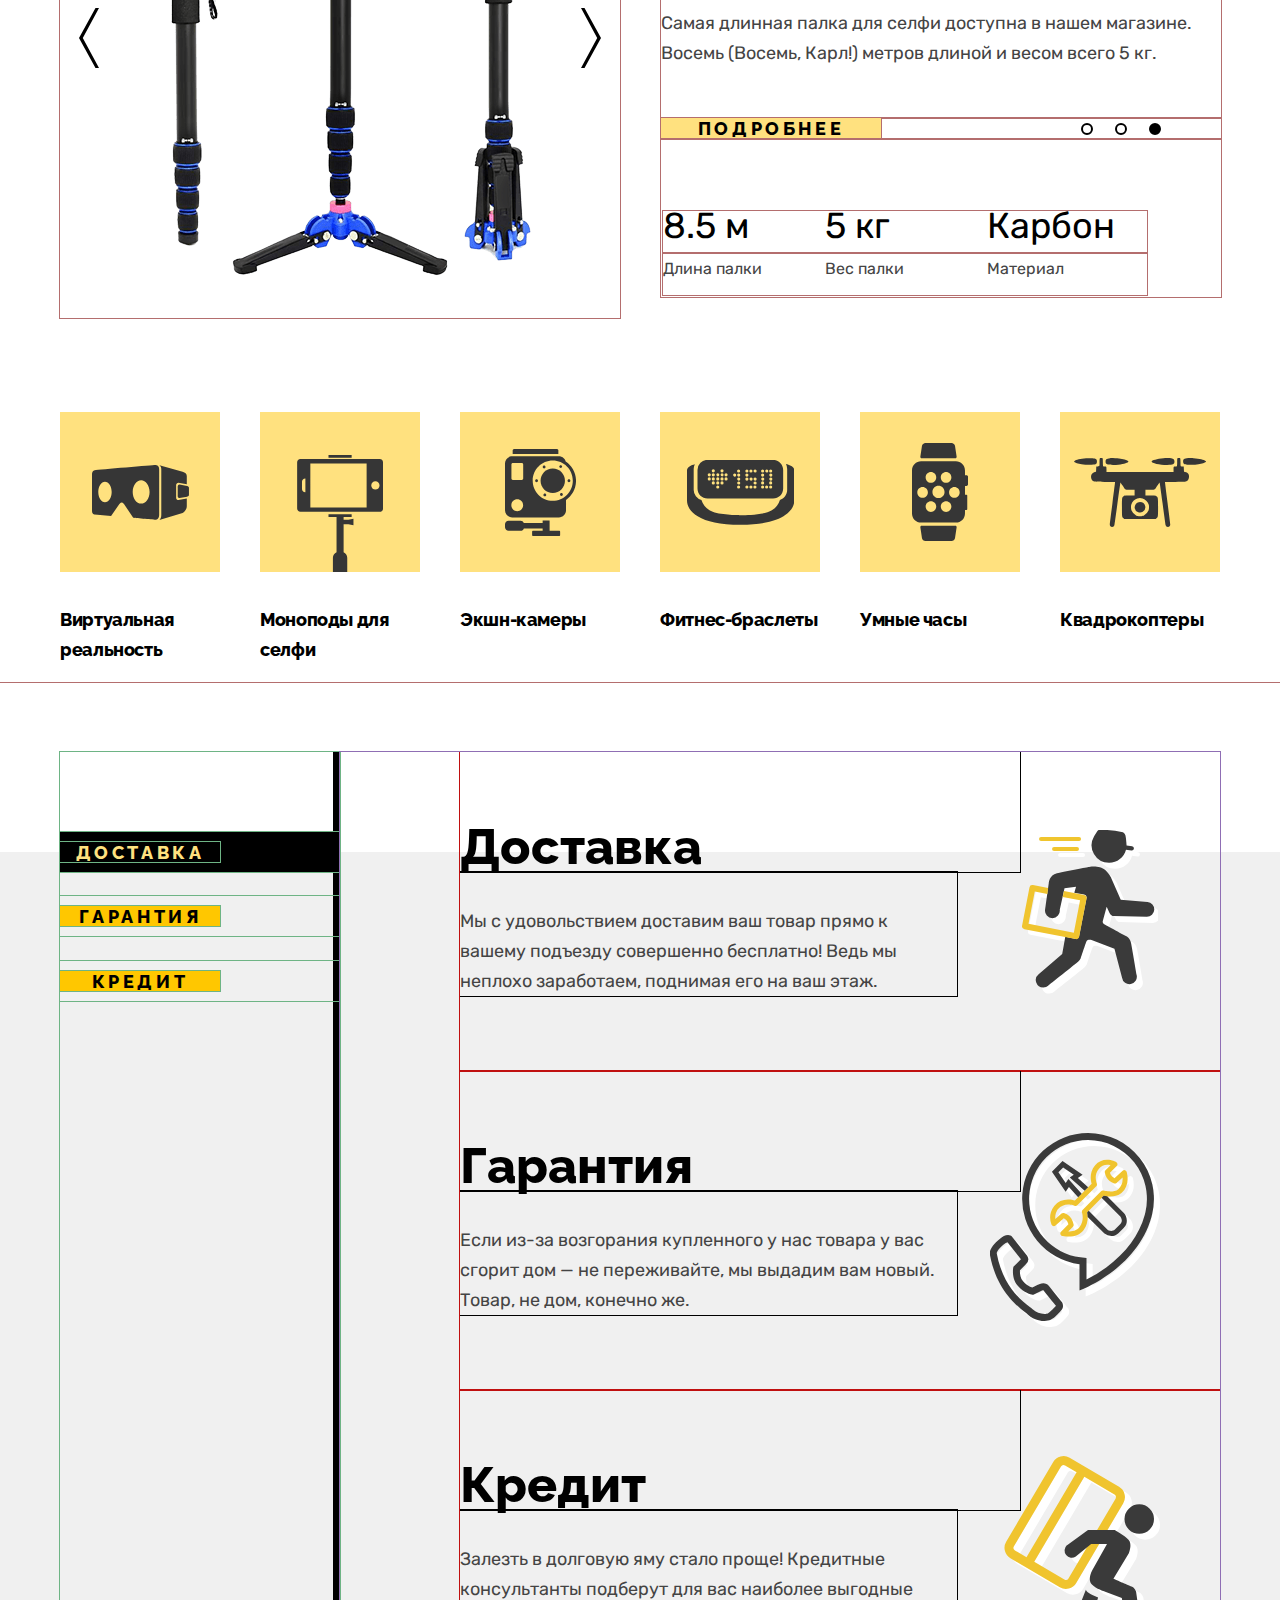
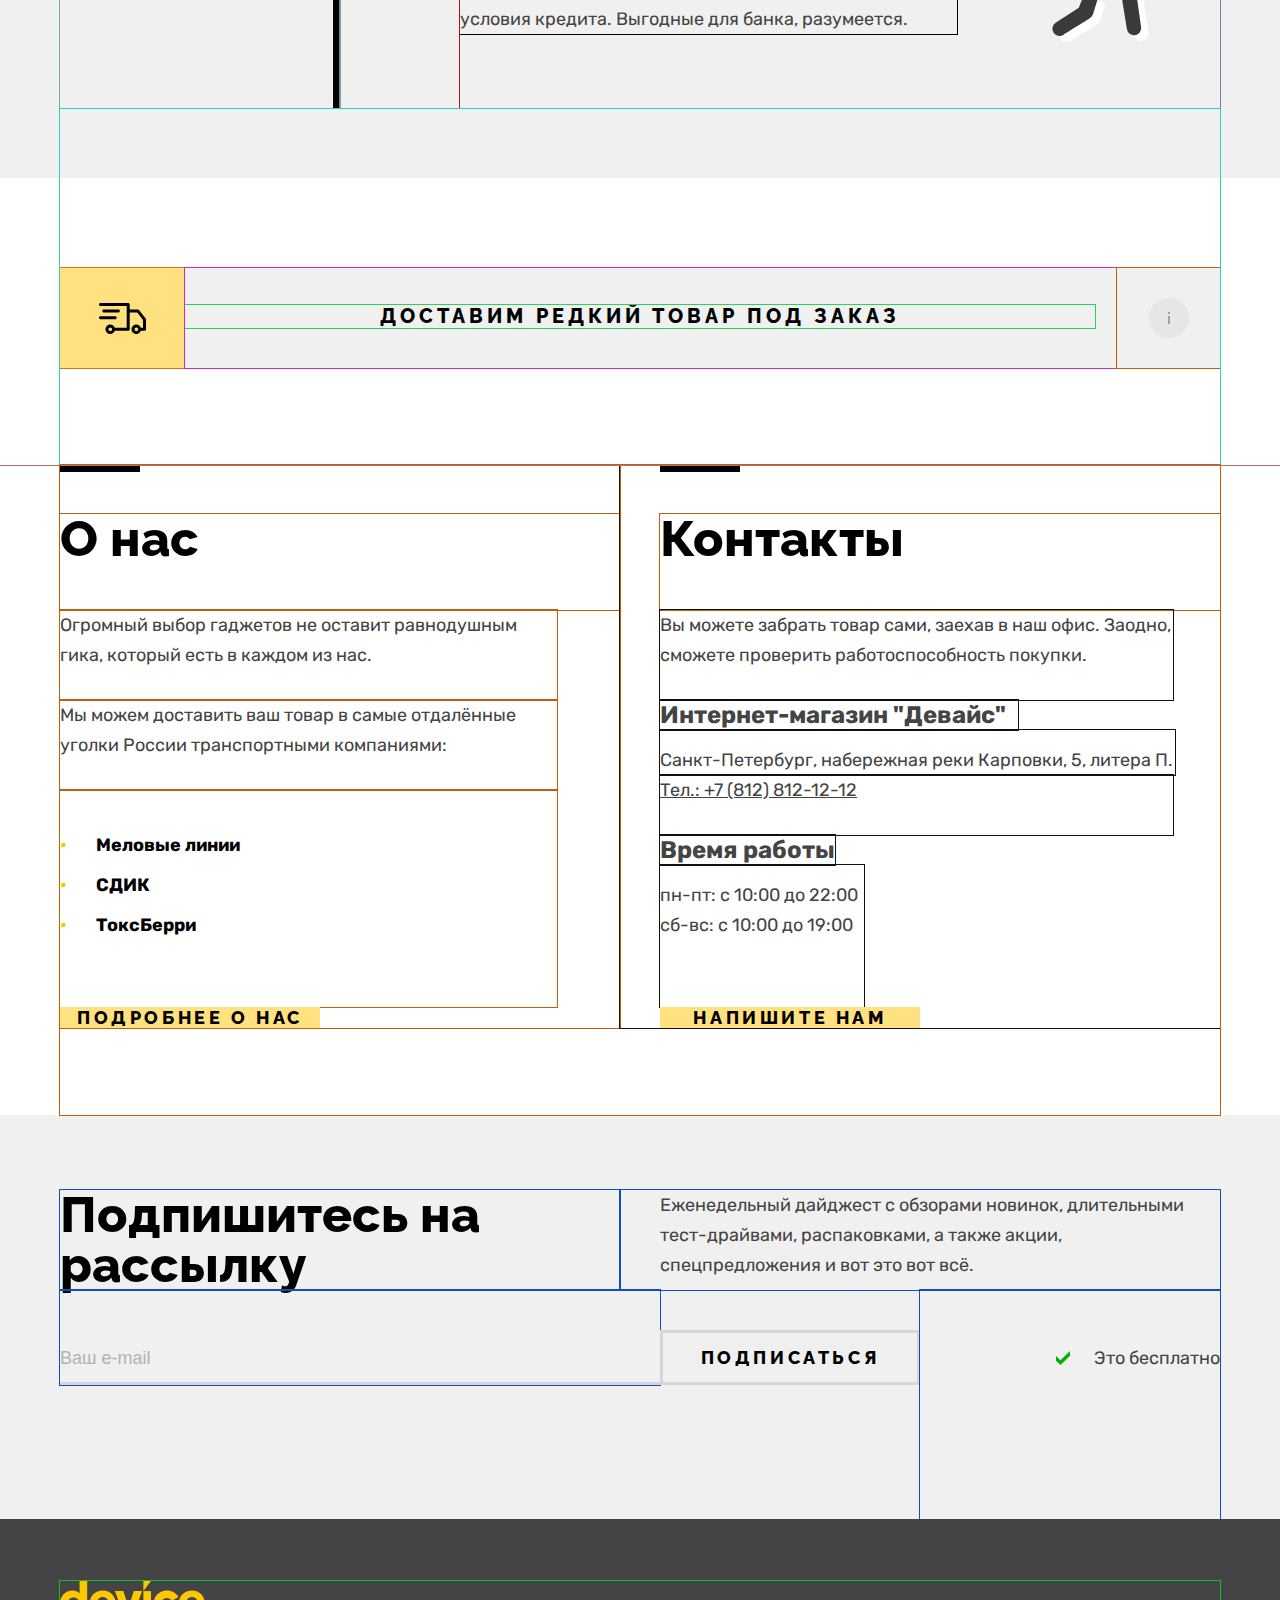
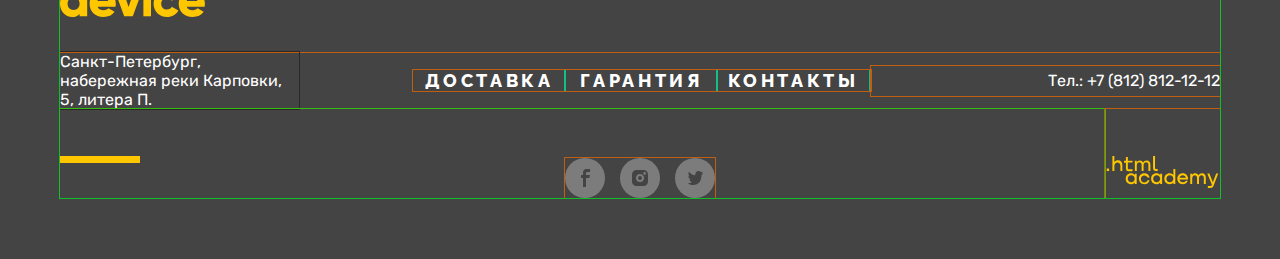
==== commit d9fc8440: "7.14. Декоративные элементы на главной странице" ====
--- a/index.html
+++ b/index.html
@@ -19,18 +19,49 @@
             </button>
             <input class="search-input" type="text" name="search" placeholder="Поиск по сайту">
           </form>
-          <a class="user-menu-link-in" href="#">
-            <span class="user-menu-link-txt">Войти</span>
-          </a>
-          <a class="user-menu-link-out" href="#">
-            <span class="visually-hidden">Выйти</span>
-          </a>
-          <a class="user-menu-link-compare" href="#">
-            <span class="user-menu-link-txt">Сравнить</span>
-          </a>
-          <a class="user-menu-link-basket" href="#">
-            <span class="user-menu-link-txt" >Корзина</span>
-          </a>
+          <div class="user-menu-container">
+            <a class="user-menu-link-in" href="#">
+              <span class="user-menu-link-txt">Войти</span>
+            </a>
+            <a class="user-menu-link-out" href="#">
+              <span class="visually-hidden">Выйти</span>
+            </a>
+            <a class="user-menu-link-compare" href="#">
+              <span class="user-menu-link-txt">Сравнить</span>
+            </a>
+            <a class="user-menu-link-basket" href="#">
+              <span class="user-menu-link-txt" >Корзина</span>
+            </a>
+            <div class="basket-popover-container">
+              <div class="basket-popover">
+                <h2 class="visually-hidden">Всплывающее окно Корзины</h2>
+                <ul class="basket-popover-list">
+                  <li class="basket-popover-item">
+                    <img class="basket-popover-item-image" height="41" width="43" src="img/product-1-small.png" alt="Любительская селфи-палка">
+                    <p class="basket-popover-item-txt">Любительская селфи-палка</p>
+                    <button class="basket-popover-item-deletion" type="button">
+                      <span class="visually-hidden">Удаление позиции из корзины</span>
+                    </button>
+                  </li>
+                  <li class="basket-popover-item">
+                    <img class="basket-popover-item-image" height="41" width="43" src="img/product-2-small.png" alt="Профессиональная селфи-палка">
+                    <p class="basket-popover-item-txt">Профессиональная селфи-палка</p>
+                    <button class="basket-popover-item-deletion" type="button">
+                      <span class="visually-hidden">Удаление позиции из корзины</span>
+                    </button>
+                  </li>
+
+                </ul>
+                <div class="basket-popover-total">
+                  <p class="basket-popover-goods">Товаров:</p>
+                  <p class="basket-popover-count">2xxx</p>
+                  <p class="basket-popover-sum">Сумма:</p>
+                  <p class="basket-popover-cost">200000 ₽</p>
+                </div>
+                <a class="button basket-popover-link-button" href="">Открыть корзину</a>
+              </div>
+            </div>
+          </div>
         </div>
         <a class="user-menu-link-quantity" href="#">
           <span class="user-menu-quantity">2</span>
@@ -39,26 +70,28 @@
         <ul class="main-menu">
           <li class="main-menu-item-catalog">
             <a class="main-menu-link" href="catalog.html">Каталог товаров</a>
-            <ul class="main-menu-categories">
-              <li class="main-menu-categories-item">
-                <a class="main-menu-categories-link" href="virtual-reality.html">Виртуальная реальность</a>
-              </li>
-              <li class="main-menu-categories-item">
-                <a class="main-menu-categories-link" href="monopods.html">Моноподы для селфи</a>
-              </li>
-              <li class="main-menu-categories-item">
-                <a class="main-menu-categories-link" href="action-cams.html">Экшн-камеры</a>
-              </li>
-              <li class="main-menu-categories-item">
-                <a class="main-menu-categories-link" href="fitness-bracelets.html">Фитнес-браслеты</a>
-              </li>
-              <li class="main-menu-categories-item">
-                <a class="main-menu-categories-link" href="smart-watch.html">Умные часы</a>
-              </li>
-              <li class="main-menu-categories-item">
-                <a class="main-menu-categories-link" href="copters.html">Квадрокоптеры</a>
-              </li>
-            </ul>
+            <div class="main-menu-categories-container">
+              <ul class="main-menu-categories">
+                <li class="main-menu-categories-item grid-1">
+                  <a class="main-menu-categories-link" href="virtual-reality.html">Виртуальная реальность</a>
+                </li>
+                <li class="main-menu-categories-item grid-1">
+                  <a class="main-menu-categories-link" href="monopods.html">Моноподы для селфи</a>
+                </li>
+                <li class="main-menu-categories-item grid-1">
+                  <a class="main-menu-categories-link" href="action-cams.html">Экшн-камеры</a>
+                </li>
+                <li class="main-menu-categories-item grid-2-1">
+                  <a class="main-menu-categories-link" href="fitness-bracelets.html">Фитнес-браслеты</a>
+                </li>
+                <li class="main-menu-categories-item grid-2-2">
+                  <a class="main-menu-categories-link" href="smart-watch.html">Умные часы</a>
+                </li>
+                <li class="main-menu-categories-item grid-3-1">
+                  <a class="main-menu-categories-link" href="copters.html">Квадрокоптеры</a>
+                </li>
+              </ul>
+            </div>
           </li>
           <li class="main-menu-item-catalog-button">
             <button class="main-menu-item-catalog-button-circle" type="button">
@@ -96,7 +129,7 @@
               </button>
               <div class="promo-list-item-container">
                 <span class="promo-list-item-number">01</span>
-                <p class="promo-list-item-tagline">Порхает как бабочка, жалит как пчела!</p>
+                <p class="promo-list-item-tagline">Порхает как бабочка,<br>жалит как пчела!</p>
                 <p class="promo-list-item-description">Этот обычный, на первый взгляд, квадрокоптер оснащен мощным лазером, замаскированным под стандартную камеру.</p>
 
                 <div class="promo-pagination">
@@ -139,9 +172,8 @@
               </button>
               <div class="promo-list-item-container">
                 <span class="promo-list-item-number">02</span>
-                <p class="promo-list-item-tagline">Худеем правильно!</p>
+                <p class="promo-list-item-tagline">Худеем<br>правильно!</p>
                 <p class="promo-list-item-description">Мотивирующие фитнес-браслеты помогут найти в себе силы не пропускать занятия и соблюдать диету.</p>
-
                 <div class="promo-pagination">
                   <a class="promo-list-item-button" href="#">Подробнее</a>
                   <button class="promo-pagination-button-1" type="button">
@@ -180,7 +212,7 @@
               </button>
               <div class="promo-list-item-container">
                 <span class="promo-list-item-number">03</span>
-                <p class="promo-list-item-tagline">Делай селфи, как Бен Стиллер!</p>
+                <p class="promo-list-item-tagline">Делай селфи,<br>как Бен Стиллер!</p>
                 <p class="promo-list-item-description">Самая длинная палка для селфи доступна в нашем магазине. Восемь (Восемь, Карл!) метров длиной и весом всего 5 кг.</p>
                 <div class="promo-pagination">
                   <a class="promo-list-item-button" href="#">Подробнее</a>
@@ -255,70 +287,103 @@
 
         <section class="services">
           <h2 class="visually-hidden">Сервисы</h2>
-          <div class="services-group">
-
-            <ul class="services-pagination">
-              <li class="services-pagination-item services-pagination-item-current">
-                <a class="services-pagination-link button-current" href="#">
-                  <span class="services-pagination-txt">Доставка</span>
-                </a>
-              </li>
-              <li class="services-pagination-item-2">
-                <a class="services-pagination-link button-orange" href="#">
-                  <span class="services-pagination-txt">Гарантия</span>
-                </a>
-              </li>
-              <li class="services-pagination-item">
-                <a class="services-pagination-link button-orange" href="#">
-                  <span class="services-pagination-txt">Кредит</span>
-                </a>
-              </li>
-            </ul>
-
-            <ul class="services-list">
-              <li class="services-list-item delivery-img">
-                <h3 class="services-list-item-name">Доставка</h3>
-                <p class="services-list-item-description">Мы с удовольствием доставим ваш товар прямо к вашему подъезду совершенно бесплатно! Ведь мы неплохо заработаем, поднимая его на ваш этаж.</p>
-              </li>
-              <!--
-              <li class="services-list-item warranty-img">
-                <h3 class="services-list-item-name">Гарантия</h3>
-                <p class="services-list-item-description">Если из-за возгорания купленного у нас товара у вас сгорит дом — не переживайте, мы выдадим вам новый. Товар, не дом, конечно же.</p>
-              </li>
-              <li class="services-list-item credit-img">
-                <h3 class="services-list-item-name">Кредит</h3>
-                <p class="services-list-item-description">Залезть в долговую яму стало проще! Кредитные консультанты подберут для вас наиболее выгодные условия кредита. Выгодные для банка, разумеется.</p>
-              </li>
-               -->
-            </ul>
-          </div>
-
-          <div class="services-delivery">
-            <h3 class="visually-hidden">Доставка под заказ</h3>
-            <a class="services-delivery-link-1" href="">
-              <span class="visually-hidden">картинка доставки</span>
-            </a>
-            <a class="services-delivery-link-2" href="">
-              <span class="services-delivery-link-txt">Доставим редкий товар под заказ</span>
-            </a>
-            <button class="services-delivery-button-info" type="button">
-              <span class="visually-hidden">Посмотреть дополнительную информацию</span>
-            </button>
-          </div>
-        </section>
-
-<!--
-          <div class="services-delivery">
-            <h3 class="visually-hidden">Доставка под заказ</h3>
-            <a class="services-delivery-link delivery-1" href="">
-              <span class="services-delivery-link-txt">Доставим редкий товар под заказ</span>
-            </a>
-            <button class="services-delivery-button-info" type="button">
-              <span class="visually-hidden">Посмотреть дополнительную информацию</span>
-            </button>
-          </div>
-        </section>
--->
+          <div class="services-group-background">
+            <div class="services-group">
+              <ul class="services-pagination">
+                <li class="services-pagination-item services-pagination-item-current">
+                  <a class="services-pagination-link button-current" href="#">
+                    <span class="services-pagination-txt">Доставка</span>
+                  </a>
+                </li>
+                <li class="services-pagination-item-2">
+                  <a class="services-pagination-link button-orange" href="#">
+                    <span class="services-pagination-txt">Гарантия</span>
+                  </a>
+                </li>
+                <li class="services-pagination-item">
+                  <a class="services-pagination-link button-orange" href="#">
+                    <span class="services-pagination-txt">Кредит</span>
+                  </a>
+                </li>
+              </ul>
+
+              <ul class="services-list">
+                <li class="services-list-item delivery-img">
+                  <h3 class="services-list-item-name">Доставка</h3>
+                  <p class="services-list-item-description">Мы с удовольствием доставим ваш товар прямо к вашему подъезду совершенно бесплатно! Ведь мы неплохо заработаем, поднимая его на ваш этаж.</p>
+                </li>
+
+                <li class="services-list-item warranty-img">
+                  <h3 class="services-list-item-name">Гарантия</h3>
+                  <p class="services-list-item-description">Если из-за возгорания купленного у нас товара у вас сгорит дом — не переживайте, мы выдадим вам новый. Товар, не дом, конечно же.</p>
+                </li>
+                <li class="services-list-item credit-img">
+                  <h3 class="services-list-item-name">Кредит</h3>
+                  <p class="services-list-item-description">Залезть в долговую яму стало проще! Кредитные консультанты подберут для вас наиболее выгодные условия кредита. Выгодные для банка, разумеется.</p>
+                </li>
+
+              </ul>
+            </div>
+          </div>
+
+          <div class="services-delivery-background">
+            <div class="services-delivery">
+              <h3 class="visually-hidden">Доставка под заказ</h3>
+              <a class="services-delivery-link-1" href="">
+                <span class="visually-hidden">картинка доставки</span>
+              </a>
+              <a class="services-delivery-link-2" href="">
+                <span class="services-delivery-link-txt">Доставим редкий товар под заказ</span>
+              </a>
+              <button class="services-delivery-button-info" type="button">
+                <span class="visually-hidden">Посмотреть дополнительную информацию</span>
+              </button>
+            </div>
+          </div>
+
+          <div class="modal-container">
+            <div class="modal-background">
+                <section class="modal">
+                  <h2 class="modal-subtitle">Доставка под заказ</h2>
+                  <button class="modal-close-button" type="button">
+                    <span class="visually-hidden">Кнопка "Закрыть"</span>
+                  </button>
+                  <form class="modal-form" action="https://echo.htmlacademy.ru/" method="post">
+                    <p class="field-group modal-name">
+                      <label class="modal-label" for="modal-form-name">Ваше имя:</label>
+                      <input class="modal-form-input modal-form-input-name" type="text" id="modal-form-name" name="modal-form-name" placeholder="Имя Фамилия">
+                      <span class="modal-form-comment input-empty">Пожалуйста, представьтесь</span>
+                    </p>
+                    <p class="field-group modal-email">
+                      <label class="modal-label" for="modal-form-email">Ваш e-mail:</label>
+                      <input class="modal-form-input modal-form-input-email" type="text" id="modal-form-email" name="modal-form-email" placeholder="example@mail.ru">
+                      <span class="modal-form-comment">Забавный у вас адрес</span>
+                    </p>
+                    <p class="field-group modal-request">
+                      <label class="modal-label" for="modal-form-request">Что нужно привезти:</label>
+                      <input class="modal-form-input" type="text" id="modal-form-request" name="modal-form-request" placeholder="В свободной форме">
+                    </p>
+                    <fieldset class="field-group-modal-quantity">
+                      <legend class="modal-label">Количество:</legend>
+                      <button class="modal-form-set-quantity-info-button" type="button">
+                        <span class="visually-hidden">Постараемся найти, сколько нужно. Привезём сколько получится по требованиям к провозу багажа.</span>
+                      </button>
+                      <button class="modal-form-set-quantity set-quantity-subtract" type="button">
+                        <span class="visually-hidden">Уменьшить количество</span>
+                      </button>
+                      <label class="modal-form-set-quantity-label" for="modal-form-quantity">
+                        <input class="modal-form-set-quantity-input" type="number" name="modal-form-quantity">
+                      </label>
+                      <button class="modal-form-set-quantity set-quantity-add" type="button">
+                        <span class="visually-hidden">Увеличить количество</span>
+                      </button>
+                    </fieldset>
+                    <button class="button modal-form-submission-button" type="submit">Отправить</button>
+                  </form>
+                </section>
+            </div>
+          </div>
+        </section>
 
         <section class="about-us-contacts">
           <div class="about-us">
@@ -330,7 +395,7 @@
               <li class="about-us-3pl-company">СДИК</li>
               <li class="about-us-3pl-company">ТоксБерри</li>
             </ul>
-            <a class="button" href="#">Подробнее о нас</a>
+            <a class="button about-us-contacts-button" href="#">Подробнее о нас</a>
           </div>
 
           <div class="contacts">
@@ -346,7 +411,7 @@
               <li class="contacts-schedule-item">пн-пт: с 10:00 до 22:00</li>
               <li class="contacts-schedule-item">сб-вс: с 10:00 до 19:00</li>
             </ul>
-            <a class="button" href="#">Напишите нам</a>
+            <a class="button about-us-contacts-button" href="#">Напишите нам</a>
           </div>
         </section>
 
@@ -421,75 +486,5 @@
       </div>
     </footer>
 
-    <section class="basket-popap">
-      <h2 class="visually-hidden">Всплывающее окно Корзины</h2>
-      <table class="basket-popap-list">
-        <tr class="basket-popap-item">
-          <td><img class="basket-popap-item-image" src="" alt="Любительская селфи-палка"></td>
-          <td>Любительская селфи-палка</td>
-          <td><button class="basket-popap-item-deletion" type="button">
-            <span class="visually-hidden">Удаление позиции из корзины</span>
-          </button></td>
-        </tr>
-        <tr class="basket-popap-item">
-          <td><img class="basket-popap-item-image" src="" alt="Профессиональная селфи-палка"></td>
-          <td>Профессиональная селфи-палка</td>
-          <td><button class="basket-popap-item-deletion" type="button">
-            <span class="visually-hidden">Удаление позиции из корзины</span>
-          </button></td>
-        </tr>
-      </table>
-
-      <table class="basket-popap-count">
-        <tr class="basket-popap-count-item">
-          <td>Товаров:</td>
-          <td>2</td>
-        </tr>
-      </table>
-
-      <table class="basket-popap-total">
-        <tr class="basket-popap-total-item">
-          <td>Сумма:</td>
-          <td>2000 ₽</td>
-        </tr>
-      </table>
-      <a class="basket-popap-link-button" href="">Открыть корзину</a>
-    </section>
-
-    <section class="special-delivery">
-      <h2 class="special-delivery-subtitle">Доставка под заказ</h2>
-      <button class="special-delivery-close-button" type="button">
-        <span class="visually-hidden">Кнопка "Закрыть"</span>
-      </button>
-
-      <form class="special-delivery-form" action="https://echo.htmlacademy.ru/" method="post">
-        <label for="special-delivery-form-name-id">Ваше имя:</label>
-        <input type="text" id="special-delivery-form-name-id" name="special-delivery-form-name" placeholder="Имя Фамилия">
-        <span class="special-delivery-form-name-comment">Пожалуйста, представьтесь</span>
-        <label for="special-delivery-form-email-id">Ваш e-mail:</label>
-        <input type="text" id="special-delivery-form-email-id" name="special-delivery-form-email" placeholder="example@mail.ru">
-        <span class="special-delivery-form-email-comment">Забавный у вас адрес</span>
-        <label for="special-delivery-form-request-id">Что нужно привезти:</label>
-        <input type="text" id="special-delivery-form-request-id" name="special-delivery-form-request" placeholder="В свободной форме">
-
-        <fieldset class="special-delivery-form-set-quantity">
-          <legend class="special-delivery-form-set-quantity-title">Количество:</legend>
-          <button class="set-quantity-subtract" type="button">
-            <span class="visually-hidden">Уменьшить количество</span>
-          </button>
-          <label class="special-delivery-form-set-quantity-label">
-            <input class="special-delivery-form-set-quantity-input" type="number" name="special-delivery-form-quantity">
-          </label>
-          <button class="set-quantity-add" type="button">
-            <span class="visually-hidden">Увеличить количество</span>
-          </button>
-        </fieldset>
-
-        <button class="special-delivery-form-set-quantity-info-button" type="button">
-          <span class="visually-hidden">Постараемся найти, сколько нужно. Привезём сколько получится по требованиям к провозу багажа.</span>
-        </button>
-        <button class="special-delivery-form-submission-button" type="submit">Отправить</button>
-      </form>
-    </section>
   </body>
 </html>
--- a/css/styles.css
+++ b/css/styles.css
@@ -109,7 +109,7 @@
 
 .header{
   width:1160px;
-  height:190px;
+  min-height:190px;
   padding:0;
   margin:0 auto;
 }
@@ -135,7 +135,6 @@
 
 .user-menu{
   display: flex;
-  flex-direction:row;
   color: #000000;
   background:  #FFE17F;
   margin-top:13px;
@@ -176,10 +175,18 @@
   border: 0px solid rgba(0, 0, 0, 0);
 }
 
+.user-menu-container{
+  display:flex;
+  margin:0;
+  padding:0;
+}
+
 .user-menu-link-in{
-  width:220px;
+  display:block;
+  width:134px;
   height:21px;
   text-decoration: none;
+  margin:0;
   margin-left:24px;
   background:url("../img/user.svg");
   background-position: 0% 30%;
@@ -187,15 +194,23 @@
   background-repeat: no-repeat;
   padding-left:24px;
   padding-right:0px;
-  margin-right:0;
+}
+
+.user-menu-link-out{
+  min-width:60px;
+  height:21px;
+  margin:0;
+  padding:0;
+  opacity:30%;
+  text-decoration: none;
 }
 
 .user-menu-link-compare{
   width:100px;
   height:21px;
   text-decoration: none;
-  margin-left:15px;
-  margin-right:0;
+  margin:0;
+  margin-left:41px;
   background:url("../img/compare.svg");
   background-position: 0% 30%;
   background-size: 12px 10px;
@@ -214,6 +229,139 @@
   background-repeat: no-repeat;
   padding-left:26px;
 }
+
+.basket-popover-container{
+  /*display:none;*/
+  position: relative;
+}
+
+.basket-popover::before{
+  margin:0;
+  padding:0;
+  height:6px;
+  content: url("../img/triangle1.svg");
+  position:absolute;
+  top:-15px;
+  left:150px;
+}
+
+.basket-popover{
+  margin:0;
+  padding:0;
+  width:320px;
+  min-height:135px;
+  background-color: #000000;
+  position: absolute;
+  top:33px;
+  right:-45px;
+  z-index: 2;
+  font-family: inherit;
+  color:#FFFFFF;
+  font-size:16px;
+  line-height: 20px;
+  display:flex;
+  flex-direction: column;
+  box-shadow: 0 10px rgb(0,0,0,0.1);
+}
+
+
+.basket-popover-list{
+  list-style: none;
+  margin:0;
+  padding:0;
+  display:flex;
+  flex-direction: column;
+  outline:1px solid #10bd27;
+}
+
+.basket-popover-item{
+  margin:0;
+  padding:20px;
+  padding-bottom:21px;
+  padding-right:0;
+  border-bottom:1px solid #1A1A1A;
+  display:flex;
+  flex-wrap: nowrap;
+  outline:1px solid #1069bd;
+}
+
+.basket-popover-item-txt{
+  width:180px;
+  margin:0;
+  margin-left:23px;
+  padding:0;
+  padding-right:10px;
+  box-sizing: border-box;
+  white-space: normal;
+  outline:1px solid #bd104a;
+}
+
+.basket-popover-item-deletion{
+  width:45px;
+  margin:0;
+  margin-left:5px;
+  border:none;
+  background-image: url("../img/delete1.svg");
+  background-color:#000000;
+  background-size: 11px 11px;
+  background-position: 60% 6px;
+  background-repeat: no-repeat;
+  outline:1px solid #10bd27;
+}
+
+.basket-popover-total{
+  min-height:44px;
+  margin:0;
+  padding:0;
+  padding-left:20px;
+  padding-right:20px;
+  background-color:#1A1A1A;
+  outline:1px solid #1055bd;
+  display:flex;
+}
+
+.basket-popover-goods{
+  width:70px;
+  margin:0;
+  padding:0;
+  padding-top:12px;
+  outline:1px solid #10bd27;
+}
+
+.basket-popover-count{
+  margin:0;
+  margin-right:auto;
+  padding:0;
+  padding-left:4px;
+  padding-top:12px;
+  outline:1px solid #acbd10;
+}
+
+.basket-popover-sum{
+  margin:0;
+  padding:0;
+  padding-top:12px;
+  outline:1px solid #2110bd;
+}
+
+.basket-popover-cost{
+  margin:0;
+  padding:0;
+  padding-left:4px;
+  padding-top:12px;
+  outline:1px solid #bd1089;
+}
+
+.basket-popover-link-button{
+  width:280px;
+  height:50px;
+  margin:20px;
+  margin-bottom:21px;
+  padding-top:15px;
+  background-color: #FFFFFF;
+  box-sizing: border-box;
+}
+
 
 .user-menu-link-quantity{
   display:flex;
@@ -227,6 +375,7 @@
   border-radius: 50%;
   background-repeat: no-repeat;
   text-decoration:none;
+
 }
 
 .user-menu-quantity{
@@ -237,6 +386,7 @@
   text-decoration:none;
  }
 
+
  .user-menu-link-txt{
   color: #000000;
   font-size: 16px;
@@ -245,7 +395,10 @@
   vertical-align: 50%;
 }
 
+
 /*xxxxxxxxxxxxxxxxxxxxxxxxxxxxxxx*/
+
+
 
 .main-menu{
   display: flex;
@@ -270,13 +423,14 @@
   font-size: 18px;
   line-height: 21px;
   font-weight: 800;
-  margin-top: 0;
-  padding-top: 0;
+  margin: 0;
+  padding: 0;
   padding-bottom: auto;
   text-decoration: none;
   text-transform: uppercase;
   letter-spacing: 0.2em;
   vertical-align: top;
+  outline: 2px solid #10a9bd;
 }
 
 .main-menu-item-catalog-button-circle{
@@ -313,27 +467,70 @@
   padding:0px;
 }
 
+.main-menu-categories-container{
+  position:relative;
+  /*display:none;*/
+}
+
+
 .main-menu-categories{
-  width:236px;
+  width:1160px;
+  position:absolute;
+  z-index: 1;
+  top:7px;
+  left:-60px;
   margin:0px;
-  padding:0px;
+  padding:0;
+  padding-left:60px;
+  padding-top:33px;
+  padding-bottom:27px;
   list-style: none;
-  display:none;
-  flex-direction: column;
+  background-color: #FFE17F;
+  display:grid;
+  grid-template-columns: repeat(3, 200px);
+  grid-template-rows: repeat(3, 30px);
+  outline: 2px solid #bd10a6;
+  grid-gap:10px 20px;
+  box-sizing: border-box;
+}
+
+.grid-1{
+  grid-column:1;
+}
+
+.grid-2-1{
+  grid-column:2;
+  grid-row:1;
+}
+
+.grid-2-2{
+  grid-column:2;
+  grid-row:2;
+}
+
+.grid-3-1{
+  grid-column:3;
+  grid-row:1;
 }
 
 .main-menu-categories-item{
-  width:236px;
+  width:200px;
   list-style: none;
   margin:0px;
   padding:0px;
 }
 
+
 .main-menu-categories-link {
+  display:block;
+  width:200px;
   color: #000000;
+  margin:0px;
+  padding:0px;
   font-size: 16px;
   line-height: 18px;
   text-decoration: none;
+  outline: 2px solid #10bd27;
 }
 
 /*************___MAIN___*************************/
@@ -341,13 +538,6 @@
 .main-index{
   flex-grow:1;
 }
-
-/*
-.page-container{
-  width:1160px;
-  margin:0 auto;
-}
-*/
 
 .promo{
 width:1160px;
@@ -365,6 +555,19 @@
 
 .promo-list-item-1{
   display:flex;
+  /*display:none */
+}
+
+.promo-list-item-2{
+  display:flex;
+  /*display:none;*/
+  margin:0 auto;
+}
+
+.promo-list-item-3{
+  display:flex;
+  /*display:none;*/
+  margin:0 auto;
 }
 
 .promo-button-prev {
@@ -402,7 +605,6 @@
   width:560px;
   margin-left:60px;
   display:flex;
-  flex-wrap:wrap;
   flex-direction: column;
   margin-bottom:0;
   margin-top:0px;
@@ -427,34 +629,41 @@
 }
 
 .promo-list-item-tagline {
-  margin:0 auto;
+  margin:0;
   color:#000000;
   font-family: "Raleway", sans-serif;
   font-weight: 800;
   font-size: 50px;
   line-height: 50px;
   outline: 1px solid #b46e6e;
-}
+  position:relative;
+  top:-45px;
+}
+
 
 .promo-list-item-description{
-  margin:0 auto;
-  padding-top:19px;
+  margin:0;
+  padding-top:29px;
+  padding-bottom:50px;
   outline: 1px solid #b46e6e;
+  position:relative;
+  top:-45px;
 }
 
 .promo-pagination{
-  margin-left:0;
-  margin-top:0;
-  padding-top:30px;
+  margin:0;
+  padding:0;
   display:flex;
   flex-wrap:wrap;
   outline: 1px solid #b46e6e;
+  position:relative;
+  top:-45px;
 }
 
 .promo-list-item-button{
   width:220px;
   height:21px;
-  margin-bottom:0px;
+  margin-bottom:0;
   font-family: "Raleway", sans-serif;
   font-size: 18px;
   line-height: 21px;
@@ -523,6 +732,8 @@
   margin-bottom:0;
   padding-top:70px;
   outline: 1px solid #b46e6e;
+  position:relative;
+  top:-45px;
 }
 
 td.td-promo{
@@ -548,15 +759,6 @@
   outline: 1px solid #b46e6e;
 }
 
-.promo-list-item-2{
-  display:none;
-  margin:0 auto;
-}
-
-.promo-list-item-3{
-  display:none;
-  margin:0 auto;
-}
 
 /*
 XXXXXXXXXXXXXXXXXXXXXXXXXXXXXXXXXXXXXXXXXXXXXXXXXXXXXXXXXXXXXXXXXXXXXXXXXXX
@@ -661,7 +863,7 @@
 SERVICES*/
 
 .services{
-  width:1160px;
+  width:100%;
   margin:0 auto;
   padding-top:69px;
   background-color: #FFFFFF;
@@ -670,16 +872,23 @@
   flex-direction: column;
   outline: 1px solid #b46e6e;
 }
-
-.services-group{
-  display: flex;
-  margin:0;
+.services-group-background{
+  width:100%;
+  margin:0;
+  padding:0;
   background-color:#f0f0f0;
   box-shadow: inset 0 100px #ffffff;
 }
 
+.services-group{
+  width:1160px;
+  margin:0 auto;
+  padding:0;
+  display: flex;
+}
+
 ul.services-pagination{
-  width:273px;
+  width:280px;
   min-height:319px;
   margin:0;
   padding:0;
@@ -689,6 +898,7 @@
   display: flex;
   flex-direction: column;
   outline: 1px solid #6eb485;
+  box-sizing: border-box;
 }
 
 .services-pagination-item{
@@ -732,15 +942,17 @@
   width:760px;
   list-style: none;
   margin:0;
+  padding:0;
   padding-left:120px;
   display:flex;
-  flex-wrap:wrap;
   flex-direction: column;
   outline: 1px solid #8f6eb4;
 }
 
 .services-list-item{
   min-height:319px;
+  margin:0;
+  padding:0;
   outline: 1px solid rgb(192, 16, 16);
 }
 
@@ -750,20 +962,23 @@
   background-size: 136px 164px;
   background-repeat: no-repeat;
   background-position: 90%;
+  /*display:none;*/
 }
 
 .warranty-img{
-background-image:url("../img/warranty-1.svg");
-background-size: 171px 195px;
-background-repeat: no-repeat;
-background-position: 90%;
+  background-image:url("../img/warranty-1.svg");
+  background-size: 171px 195px;
+  background-repeat: no-repeat;
+  background-position: 90%;
+  /*display:none;*/
 }
 
 .credit-img{
-background-image:url("../img/credit-1.svg");
-background-size: 156px 188px;
-background-repeat: no-repeat;
-background-position: 90%;
+  background-image:url("../img/credit-1.svg");
+  background-size: 156px 188px;
+  background-repeat: no-repeat;
+  background-position: 90%;
+  /*display:none;*/
 }
 
 .services-list-item-name{
@@ -788,77 +1003,23 @@
   white-space:pre-line;
 }
 
-/*************************************
+/*************ДОСТАВКА ПОД ЗАКАЗ*************************/
+
+.services-delivery-background{
+  width:100%;
+  margin:0;
+  padding:0;
+  box-shadow: inset 0 69px #F0F0F0;
+  background:#ffffff;
+}
 
 .services-delivery{
-  min-height:356px;
-  margin:0;
+  width:1160px;
+  margin:0 auto;
   padding-left:0px;
   padding-top:159px;
   padding-bottom:97px;
-  box-shadow: inset 0 69px #F0F0F0;
   outline: 1px solid rgb(41, 211, 202);
-  background:#ffffff;
-}
-
-.services-delivery-link::before{
-  display: flex;
-  width: 125px;
-  height: 100px;
-  background-color:#FFE17F;
-  content:"";
-  margin: 0;
-  outline: 1px solid rgb(223, 112, 22);
-}
-
-.delivery-1::before{
-  background-image: url("../img/delivery-1.svg");
-  background-position: 50%;
-  background-repeat: no-repeat;
-  content:"";
-}
-
-
-.services-delivery-link{
-  display: flex;
-  width:1160px;
-  min-height:100px;
-  outline: 1px solid rgb(41, 211, 202);
-  background-color: #F0F0F0;
-  text-decoration: none;
-  outline: 1px solid rgb(41, 211, 202);
-}
-
-.services-delivery-link-txt{
-  font-family: "Raleway", sans-serif;
-  font-size: 20px;
-  line-height:23px;
-  font-weight: 800;
-  text-align: left;
-  color: #000000;
-  text-decoration: none;
-  text-transform: uppercase;
-  letter-spacing: 0.2em;
-  outline: 1px solid rgb(41, 211, 92);
-}
-
-.services-delivery-button-info{
-  width:40px;
-  height:40px;
-  background-image:url("../img/info.svg");
-  background-repeat: no-repeat;
-}
-
-*/
-
-.services-delivery{
-  margin:0;
-  padding-left:0px;
-  padding-top:159px;
-  padding-bottom:97px;
-  box-shadow: inset 0 69px #F0F0F0;
-  outline: 1px solid rgb(41, 211, 202);
-  background:#ffffff;
   display: flex;
 }
 
@@ -909,6 +1070,234 @@
   outline: 1px solid rgb(192, 95, 16);
 }
 
+.modal-container{
+  position:relative;
+  /*display:none */
+}
+
+.modal-background{
+  position:fixed;
+  z-index:1000;
+  top:0;
+  left:0;
+  width:100%;
+  height:100%;
+  background-color: rgba(240, 240, 240, 0.9);
+  display: flex;
+  align-items: center;
+  align-content: center;
+  justify-content: center;
+}
+
+.modal{
+  width:920px;
+  margin:0;
+  padding-top:62px;
+  padding-bottom:78px;
+  padding-left:70px;
+  padding-right:60px;
+  border:10px solid #000000;
+  box-shadow: 0 10px rgb(0,0,0,0.1);
+  background-color: #FFFFFF;
+  box-sizing: border-box;
+  display:flex;
+  flex-wrap: wrap;
+  outline:1px solid #bd1089;
+}
+
+.modal-subtitle{
+  width:710px;
+  margin:0;
+  padding:0;
+  padding-bottom:68px;
+  color: #000000;
+  font-family:"Raleway", sans-serif;
+  font-size: 50px;
+  line-height: 50px;
+  font-weight: 800;
+  text-align: left;
+  font-style: normal;
+  outline: 1px solid rgb(192, 95, 16);
+
+}
+
+.modal-close-button{
+  width:50px;
+  margin:0;
+  padding:0;
+  margin-bottom:68px;
+  background-image: url("../img/big-cross-close-1.svg");
+  background-repeat: no-repeat;
+  background-size: 26px 26px;
+  background-position: 24px 10px;
+  border:none;
+  background-color: #FFFFFF;
+  outline: 1px solid rgb(16, 28, 192);
+}
+
+.modal-form{
+  display:grid;
+  grid-template-columns: 360px 160px 160px;
+  column-gap: 40px;
+}
+
+.field-group{
+  margin:0;
+  padding:0;
+  padding-bottom:10px;
+  display:flex;
+  flex-direction: column;
+  outline: 1px solid rgb(16, 192, 31);
+}
+
+.modal-name{
+  grid-column: 1;
+}
+.modal-email{
+  grid-column: 2/ span 2 ;
+}
+.modal-request{
+  grid-column: 1/ span 2;
+}
+
+.modal-form-submission-button{
+  grid-column: 1;
+  justify-self: start;
+}
+
+
+.modal-label{
+  margin:0;
+  padding:0;
+  padding-bottom:14px;
+  font-weight: 700;
+  font-size: 18px;
+  line-height: 20px;
+  color: #000000;
+  background-color: #FFFFFF;
+  letter-spacing: -0.02em;
+  vertical-align: top;
+  outline: 1px solid rgb(10, 27, 12);
+}
+
+.modal-form-input{
+  min-height:60px;
+  margin:0;
+  padding:0;
+  padding-left:20px;
+  border:none;
+  background-color:#F0F0F0;
+  background-repeat: no-repeat;
+  font-weight: 400;
+  font-size: 16px;
+  line-height: 20px;
+  color: rgb(0, 0, 0,);
+  text-align: left;
+  vertical-align: middle;
+  outline: 1px solid rgb(192, 80, 16);
+}
+
+.modal-form-input-name{
+  background-image: url("../img/user-4.svg");
+  background-position: 326px 24px;
+  background-size: 13px 12px;
+}
+
+.modal-form-input-email{
+  background-image: url("../img/message.svg");
+  background-position: 325px 24px;
+  background-size: 15px 12px;
+}
+
+.modal-form-comment{
+  margin:0;
+  padding-top:5px;
+  padding-bottom:5px;
+  font-size: 14px;
+  line-height: 20px;
+  vertical-align: middle;
+  outline: 1px solid rgb(16, 192, 177);
+}
+
+.input-empty{
+  color:#FF3D3D;
+}
+
+.field-group-modal-quantity{
+  margin:0;
+  padding:0;
+  grid-column: 3;
+  padding-bottom:10px;
+  display:flex;
+  flex-wrap: wrap;
+  outline: 1px solid rgb(16, 192, 31);
+  position:relative;
+  border:none;
+}
+
+.modal-form-set-quantity-info-button{
+  margin:0;
+  padding:0;
+  height:26px;
+  width:26px;
+  background-image: url("../img/modal-info.svg");
+  background-repeat: no-repeat;
+  background-size: 26px 26px;
+  background-position: 0% 0%;
+  background-color:rgb(0, 0, 0, 0);
+  border: none;
+  position:absolute;
+  top:-38px;
+  left:118px;
+  outline: 1px solid rgb(192, 72, 16);
+}
+
+.modal-form-set-quantity{
+  margin:0;
+  padding:0;
+  width:50px;
+  height:60px;
+  background-repeat: no-repeat;
+  background-size: 16px;
+  background-position: 50% 50%;
+  background-color:#F0F0F0;
+  border: none;
+  outline: 1px solid rgb(192, 72, 16);
+}
+
+.set-quantity-subtract{
+background-image: url("../img/minus1.svg");
+}
+
+.set-quantity-add{
+  background-image: url("../img/plus1.svg");
+}
+
+.modal-form-set-quantity-input{
+  margin:0;
+  padding:0;
+  padding-left:25px;
+  width:60px;
+  height:60px;
+  font-size: 16px;
+  line-height: 20px;
+  color:#000000;
+  vertical-align: middle;
+  background-color:#F0F0F0;
+  border: none;
+  outline: 1px solid rgb(192, 72, 16);
+  box-sizing: border-box;
+}
+
+.modal-form-submission-button{
+  width:200px;
+  margin:0;
+  padding:0;
+  margin-top:44px;
+  border:none;
+
+}
+
 
 /*XXXXXXXXXXXXXXXXXXXXXXXXXXXXXXXXXXXXXXXXXXXXXXXXXXXXXXXXXXXXXXXXXXXXXXXXXXXXXXXXXXXXXX
 about-us-contacts*/
@@ -917,9 +1306,17 @@
   width:1160px;
   margin:0 auto;
   padding:0;
+  padding-bottom:87px;
   display: flex;
   align-items: right;
   outline: 1px solid rgb(192, 95, 16);
+}
+
+.about-us-contacts-button{
+  width:260px;
+  margin:0;
+  padding:0;
+  margin-top:auto;
 }
 
 .about-us{
@@ -931,11 +1328,14 @@
   background-image: url("../img/divider.svg");
   background-repeat: no-repeat;
   outline: 1px solid rgb(192, 95, 16);
+  display:flex;
+  flex-direction: column;
 }
 
 .subtitle-h2{
   width:560px;
   margin:0;
+  padding-bottom:46px;
   color: #000000;
   font-family:"Raleway", sans-serif;
   font-size: 50px;
@@ -949,7 +1349,7 @@
 .about-us-txt{
   margin:0;
   width:497px;
-  padding-top:26px;
+  padding-bottom:30px;
   outline: 1px solid rgb(192, 95, 16);
 }
 
@@ -957,6 +1357,7 @@
   width:497px;
   margin:0;
   padding:0;
+  padding-top:45px;
   padding-bottom: 52px;
   list-style:none;
   outline: 1px solid rgb(192, 95, 16);
@@ -973,6 +1374,9 @@
   display: inline-block; /* Needed to add space between the bullet and the text */
   width: 2em; /* Also needed for space (tweak if needed) */
   margin-left: 0 em; /* Also needed for space (tweak if needed) */
+  margin:0;
+  padding:0;
+  padding-bottom:20px;
 }
 
 .contacts{
@@ -985,19 +1389,21 @@
   background-position: 40px 0px;
   background-repeat: no-repeat;
   outline: 1px solid rgb(17, 17, 17);
+  display:flex;
+  flex-direction: column;
 }
 
 .contacts-txt{
-  width:498px;
-  margin:0;
-  padding-top:26px;
+  width:513px;
+  margin:0;
+  padding:0;
+  padding-bottom:30px;
   outline: 1px solid rgb(17, 17, 17);
 }
 
 .contacts-address-subtitle{
   width:358px;
   margin:0;
-  padding-top:30px;
   font-weight: 700;
   font-size: 24px;
   line-height: 30px;
@@ -1006,19 +1412,22 @@
 
 
 .contacts-address-txt{
-  width:513px;
+  width:515px;
   margin:0;
   padding:0;
   padding-top:15px;
+  line-height: 30px;
   color: #444444;
   font-style: normal;
   outline: 1px solid rgb(17, 17, 17);
 }
 
 .contacts-phone {
+  display:block;
   width:513px;
   margin:0;
   padding:0;
+  padding-bottom:30px;
   color: #444444;
   font-style: normal;
   outline: 1px solid rgb(17, 17, 17);
@@ -1028,7 +1437,6 @@
   width:175px;
   margin:0;
   padding:0;
-  padding-top:30px;
   font-weight: 700;
   font-size: 24px;
   line-height: 30px;
@@ -1043,6 +1451,11 @@
   padding-bottom:67px;
   list-style: none;
   outline: 1px solid rgb(17, 17, 17);
+}
+
+.contacts-schedule-item{
+  margin:0;
+  padding:0;
 }
 
 .mailing{
@@ -1141,55 +1554,185 @@
 
 
 
-/*XXXXXXXXXXXXXXXXXXXXXXXXXXXXXXXXXXXXXXXXXXXXXXXXXXXXXXXXXXXXXXXXXXXXXXXXXXXXXXXXXXXXXX*/
+/*XXXXXXXXX  box-shadow: inset 0 150px #FFE17F;  XXXXXXXXXXXXXXXXXXXXXXXXXXXXXXXXXXXXXXXXXXXXXXXXXXXXXXXXXXXXXXXXXXXXXXXXXXXXX*/
 /* Catalog */
 
+
 .main-inner {
+  margin:0;
+  padding:0;
   color: #000000;
   background-color: #FFFFFF;
   font-family:"Rubik", sans-serif;
   font-size: 16px;
   line-height: 19px;
   text-align: left;
+  outline: 1px solid #104dbd;
+}
+
+.inner-header{
+  width:1160px;
+  margin:0 auto;
+  padding:0;
+  box-shadow: inset 0 38px #FFE17F;
+
+  display:flex;
+  flex-wrap: wrap;
+  flex-direction: column;
 }
 
 .inner-header-title{
+  width:1100px;
   font-family:"Raleway", sans-serif;
   font-size: 50px;
   line-height: 50px;
   font-weight: 800;
+  margin:0;
+  padding:0;
+  padding-top:75px;
+  padding-left:60px;
+  padding-bottom:10px;
+  outline: 1px solid #104dbd;
+}
+
+.breadcrumbs{
+  width:1100px;
+  margin:0;
+  padding:0;
+  padding-top:14px;
+  padding-left:60px;
+  padding-bottom:49px;
+
+  list-style: none;
+  display:flex;
+  flex-wrap: wrap;
+}
+
+.breadcrumbs-item{
+  margin:0;
+  padding:0;
+  padding-right:17px;
+  outline: 1px solid #104dbd;
+}
+
+.breadcrumbs-item-arrow::before{
+  content: "";
+  margin:0;
+  padding-left:0px;
+  padding-right:15px;
+  background:url("../img/Vector.svg");
+  background-position: 0 50%;
+  background-size: 4px 7px;
+  background-repeat: no-repeat;
+  opacity: 20%;
 }
 
 .breadcrumbs-link{
+  margin:0;
+  padding:0;
   color: #000000;
   opacity: 60%;
   text-decoration: none;
-}
+  text-align:left;
+  outline: 1px solid #10bd44;
+}
+
+
+
+.catalog{
+  margin:0;
+  padding:0;
+  background-color:#FFFFFF;
+  display:flex;
+}
+
+.catalog-left-side-background{
+
+  margin:0;
+  padding:0;
+  background-color: #E5E5E5;
+  box-shadow:inset 0px 70px  #DCDCDC;
+  flex-grow: 1;
+}
+
+.catalog-right-side-background{
+  margin:0;
+  padding:0;
+  background-color:#ffffff;
+  box-shadow:inset 0px 70px  #EBEBEB;
+  flex-grow: 1;
+}
+
 
 .catalog-filter{
-    background-color: #EBEBEB;
+
+  width:328px;
+  margin:0;
+  padding:0;
+  background-color: #E5E5E5;
+  display:flex;
+  flex-direction: column;
+  box-shadow: inset 0px 70px #DCDCDC;
+  outline: 1px solid #104dbd;
 }
 
 .catalog-filter-subtitle{
+  display:block;
+  margin:0;
+  padding:0;
+  padding-left:60px;
+  padding-top: 26px;
+  padding-bottom: 25px;
   font-family:"Raleway", sans-serif;
   font-size: 16px;
   line-height: 19px;
   font-weight: 800;
   letter-spacing: 0.2em;
   text-transform: uppercase;
-  background-color: #DCDCDC;
-}
-
-.catalog-sorting{
-  background-color: #EBEBEB
-}
-
+  outline: 1px solid #104dbd;
+}
+
+.catalog-filter-form{
+  width:200px;
+  margin:0;
+  margin-left:60px;
+  padding:0;
+  padding-top:71px;
+}
+
+.catalog-filter-group{
+
+  margin:0;
+  padding:0;
+  display: flex;
+  flex-direction: column;
+  border:none;
+  border-top: 2px solid #000000;
+  outline: 2px solid #10bd44;
+}
+
+.catalog-filter-list{
+  margin:0;
+  padding:0;
+  padding-top:14px;
+  list-style: none;
+}
+
+.catalog-filter-item{
+  margin:0;
+  padding:0;
+  padding-bottom:21px;
+}
 
 .catalog-filter-subtitle-h3{
+  margin:0;
+  padding-top:12px;
+  padding-bottom:14px;
   font-size: 18px;
   line-height: 20px;
   font-weight: 700;
   letter-spacing: -0.02em;
+
 }
 
 .catalog-filter-label{
@@ -1199,29 +1742,151 @@
   opacity: 30%;
 }
 
+.catalog-filter-button{
+  width:200px;
+  margin:0px;
+}
+
+
+.catalog-products{
+  width:760px;
+  margin:0;
+  padding:0;
+  padding-left:72px;
+  display:flex;
+  flex-direction: column;
+  box-shadow: inset 0px 70px  #EBEBEB;
+  outline: 1px solid #bd10a6;
+}
+
+.catalog-sorting{
+  margin:0;
+  padding:0;
+  display:flex;
+  flex-wrap:wrap;
+  outline: 5px solid #1030bd;
+}
+
 .catalog-sorting-subtitle{
+  width:200px;
+  margin:0;
+  padding:0;
+  padding-top:26px;
+  padding-bottom:25px;
   font-family:"Raleway", sans-serif;
   font-size: 16px;
   line-height: 19px;
   font-weight: 800;
   letter-spacing: 0.2em;
   text-transform: uppercase;
-  background-color: #EBEBEB
+  outline: 1px solid #10bd44;
+}
+
+
+.sorting-type{
+  width:519px;
+  margin:0;
+  padding:0;
+  padding-top:24px;
+  outline: 1px solid #259209;
 }
 
 .select-control{
+  width:189px;
+  margin:0;
+  padding:0;
   color: #000000;
   font-size: 16px;
   line-height: 19px;
-}
-
-.product-card-link{
+  background: none;
+  border: none;
+  outline: 1px solid #bd10a6;
+}
+
+.sorting-sorting-type-ascending{
+  width:11px;
+  padding:0;
+  margin:0;
+  margin-right:19px;
+  min-height:10px;
+  display:block;
+  align-self: center;
+  border:none;
+  background-color: #EBEBEB;
+  background-image: url("../img/sort-up.svg");
+  background-repeat: no-repeat;
+  background-size: 11px 10px;
+  outline: 1px solid #bd10a6;
+}
+
+.sorting-sorting-type-descending{
+  width:11px;
+  min-height:10px;
+  padding:0;
+  margin:0;
+  display:block;
+  align-self: center;
+  border:none;
+  background-color: #EBEBEB;
+  background-image: url("../img/sort-down.svg");
+  background-repeat: no-repeat;
+  background-size: 11px 10px;
+  outline: 1px solid #bd10a6;
+}
+
+.product-list{
+  margin:0;
+  padding:0;
+  padding-top:69px;
+  padding-bottom:44px;
+  list-style: none;
+  outline: 5px solid #bd10a6;
+  display:grid;
+  grid-template-columns: 360px 360px;
+  gap: 40px;
+}
+
+.product-card{
+  margin:0;
+  padding:0;
+  outline: 1px solid #3e10bd;
+  display:flex;
+  flex-wrap: wrap;
+}
+
+
+.product-card-link-img{
+  width:360px;
+  height:380px;
+  margin:0;
+  padding:0;
+  padding-bottom:32px;
+}
+
+.product-card-link-txt{
+  width:280px;
+  min-height:50px;
+  margin:0;
+  padding:0;
   color: #000000;
   font-size: 18px;
   line-height: 24px;
   font-weight: 700;
   letter-spacing: -0.02em;
   text-decoration: none;
+  word-wrap: break-word;
+  outline: 1px solid #bd10a6;
+}
+
+.product-card-price{
+  width:80px;
+  margin:0;
+  padding:0;
+  color:#444444;
+  font-size: 18px;
+  line-height: 21px;
+  text-align: right;
+  outline: 1px solid #103ebd;
 }
 
 .product-card-new{
@@ -1237,14 +1902,16 @@
   text-decoration: none;
 }
 
-.product-card-price{
-  color:#444444;
-  font-size: 18px;
-  line-height: 21px;
-  text-align: right;
-}
+
 
 .product-card-show-more{
+  width:760px;
+  min-height:55px;
+  margin:0;
+  padding:0;
+  margin-bottom:51px;
+    border: 3px solid rgb(0, 0, 0, 0.1);
+  background-color:#ffffff;
   font-family:"Raleway", sans-serif;
   font-size: 16px;
   line-height: 19px;
@@ -1255,11 +1922,47 @@
   text-transform: uppercase;
 }
 
+.product-catalog-pagination-list{
+  width:760px;
+  min-height:70px;
+  margin:0;
+  padding:0;
+  list-style: none;
+  background-color: #EBEBEB;
+  display:flex;
+  flex-wrap: wrap;
+}
+
 .product-catalog-pagination{
-  background-color: #EBEBEB;
+  width:20px;
+  min-height:70px;
+  margin:0;
+  margin-right:17px;
+  padding:auto;
+  display:flex;
+  outline: 1px solid #103ebd;
+}
+
+.pagination-prev{
+  width:109px;
+  margin-right:202px;
+  outline: 1px solid #103ebd;
+}
+
+.pagination-next{
+  width:116px;
+  margin:0;
+  margin-left:148px;
+  outline: 1px solid #103ebd;
 }
 
 .product-catalog-pagination-link-prev{
+  display:flex;
+  width:109px;
+  min-height:70px;
+  margin:0;
+  padding:0;
+  padding-left:29px;
   color: #000000;
   font-family:"Raleway", sans-serif;
   font-size: 16px;
@@ -1270,9 +1973,17 @@
   letter-spacing: 0.2em;
   text-transform: uppercase;
   text-decoration: none;
-}
+  outline: 1px solid #103ebd;
+}
+
 
 .product-catalog-pagination-link-next{
+  width:116px;
+  min-height:70px;
+  margin:0;
+  padding-top:auto;
+  padding-bottom:auto;
+  display:flex;
   color: #000000;
   font-family:"Raleway", sans-serif;
   font-size: 16px;
@@ -1283,13 +1994,26 @@
   letter-spacing: 0.2em;
   text-transform: uppercase;
   text-decoration: none;
+  outline: 1px solid #103ebd;
+}
+
+.pagination-link-txt{
+  align-self: center;
+  margin:0;
+  padding:0;
+  outline: 1px solid #103ebd;
 }
 
 .pagination-link{
+  width:20px;
+  display:block;
+  padding-top:26px;
+  padding-bottom:25px;
   color: #444444;
   text-align: center;
   opacity: 30%;
   text-decoration: none;
+  outline: 1px solid #103ebd;
 }
 
 
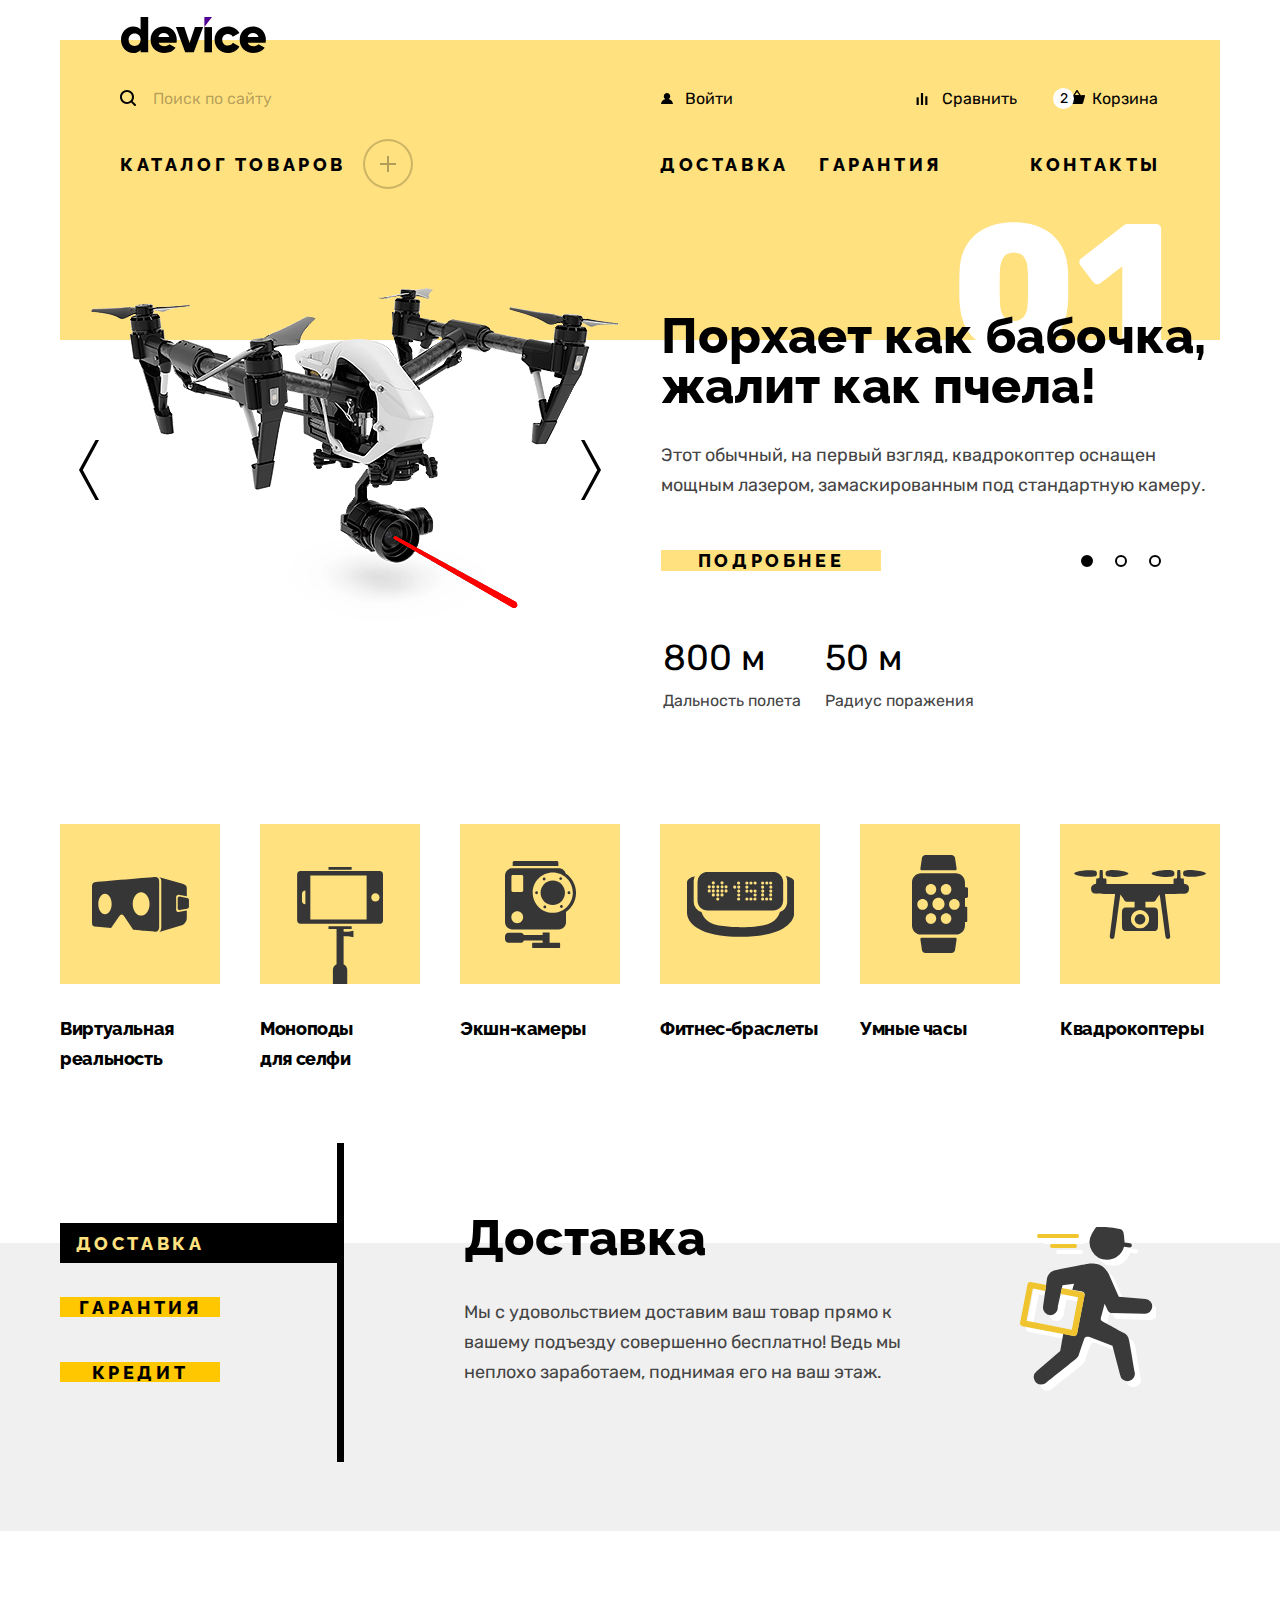
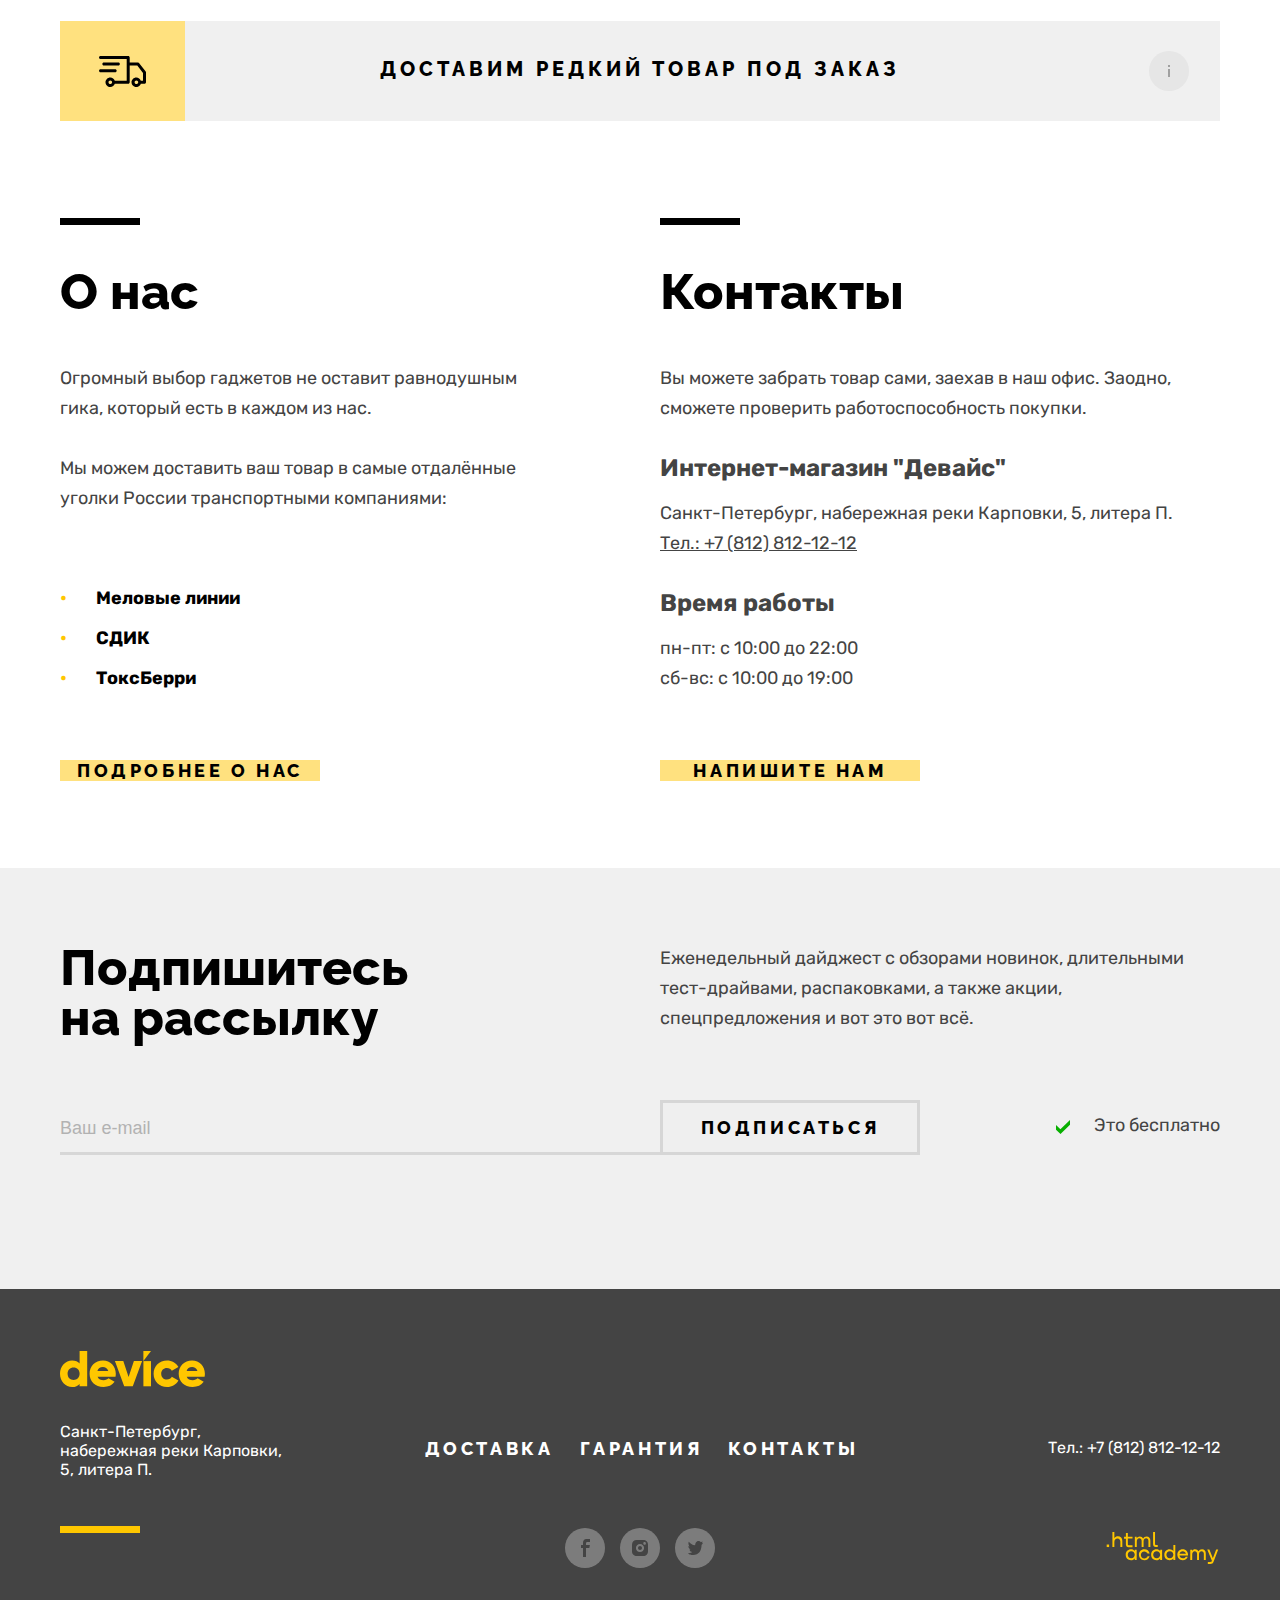
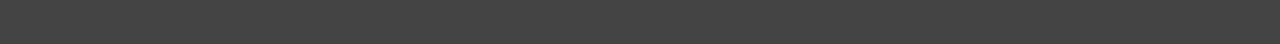
==== commit a0611b0c: "Защита: попытка 2" ====
--- a/index.html
+++ b/index.html
@@ -4,6 +4,7 @@
     <meta charset="utf-8">
     <title>HTML Academy: Девайс</title>
     <link rel="stylesheet" href="css/styles.css">
+    <link rel="icon" href="img/favicon.ico">
   </head>
 
   <body>
@@ -13,15 +14,18 @@
           <img class="logo-black" src="img/device-black.svg" height="36" width="145" alt="Логотип Интернет-магазина гаджетов ''Девайс''">
         </a>
         <div class="user-menu">
-          <form class="search" action="https://echo.htmlacademy.ru/" method="post">
-            <button class="search-button" type="submit">
-              <label class="visually-hidden">Поиск по сайту</label>
-            </button>
-            <input class="search-input" type="text" name="search" placeholder="Поиск по сайту">
-          </form>
+
+            <form class="search" action="https://echo.htmlacademy.ru/" method="post">
+              <div class="search-wrapper">
+                <input class="search-input search-input-default" type="text" name="search" placeholder="Поиск по сайту">
+                <button class="search-button" type="submit">Найти
+                </button>
+              </div>
+            </form>
+
           <div class="user-menu-container">
             <a class="user-menu-link-in" href="#">
-              <span class="user-menu-link-txt">Войти</span>
+              <span class="user-menu-link-txt .user-menu-link-in-icon">Войти</span>
             </a>
             <a class="user-menu-link-out" href="#">
               <span class="visually-hidden">Выйти</span>
@@ -32,6 +36,11 @@
             <a class="user-menu-link-basket" href="#">
               <span class="user-menu-link-txt" >Корзина</span>
             </a>
+            <a class="user-menu-link-quantity" href="#">
+              <span class="user-menu-quantity">2</span>
+            </a>
+
+
             <div class="basket-popover-container">
               <div class="basket-popover">
                 <h2 class="visually-hidden">Всплывающее окно Корзины</h2>
@@ -63,9 +72,6 @@
             </div>
           </div>
         </div>
-        <a class="user-menu-link-quantity" href="#">
-          <span class="user-menu-quantity">2</span>
-        </a>
 
         <ul class="main-menu">
           <li class="main-menu-item-catalog">
@@ -256,7 +262,7 @@
 
             <li class="categories-item">
               <a class="categories-link cat-img-2" href="#">
-                <span class="categories-title">Моноподы для селфи</span>
+                <span class="categories-title">Моноподы<br>для селфи</span>
               </a>
             </li>
 
@@ -372,7 +378,7 @@
                         <span class="visually-hidden">Уменьшить количество</span>
                       </button>
                       <label class="modal-form-set-quantity-label" for="modal-form-quantity">
-                        <input class="modal-form-set-quantity-input" type="number" name="modal-form-quantity">
+                        <input class="modal-form-set-quantity-input" type="number" name="modal-form-quantity" id="modal-form-quantity" placeholder="1">
                       </label>
                       <button class="modal-form-set-quantity set-quantity-add" type="button">
                         <span class="visually-hidden">Увеличить количество</span>
@@ -417,7 +423,7 @@
 
         <section class="mailing">
           <div class="mailing-container">
-            <h2 class="mailing-subtitle-h2">Подпишитесь на рассылку</h2>
+            <h2 class="mailing-subtitle-h2">Подпишитесь<br>на рассылку</h2>
             <p class="mailing-description">Еженедельный дайджест с обзорами новинок, длительными тест-драйвами, распаковками, а также акции, спецпредложения и вот это вот всё.</p>
             <form class="mailing-submission" action="https://echo.htmlacademy.ru/" method="post">
               <input class="mailing-submission-email" type="email" name="mailing-submission-email" placeholder="Ваш e-mail">
@@ -461,6 +467,11 @@
 
         <section class="footer-social">
           <h2 class="visually-hidden">Социальные сети</h2>
+          <div class="logo-html-academy-container">
+            <a class="logo-html-academy" href="https://htmlacademy.ru/">
+              <img class="logo-html-academy-logo" height="33" width="115" src="img/logo-htmlacademy-1.svg" alt="Логотип .html academy">
+            </a>
+          </div>
           <ul class="footer-social-list">
             <li class="footer-social-item">
               <a class="footer-social-link facebook" href="https://www.facebook.com/htmlacademy">
@@ -479,10 +490,6 @@
             </li>
           </ul>
         </section>
-
-        <a class="logo-html-academy" href="https://htmlacademy.ru/">
-          <img class="logo-html-academy-logo" height="33" width="115" src="img/logo-htmlacademy-1.svg" alt="Логотип .html academy">
-        </a>
       </div>
     </footer>
 
--- a/css/styles.css
+++ b/css/styles.css
@@ -31,7 +31,7 @@
 }
 
 
-html{
+html {
   height:100%;
 }
 
@@ -49,7 +49,6 @@
   text-align: left;
   background-color: #FFFFFF;
 }
-
 
 
 .button {
@@ -64,9 +63,11 @@
   text-transform: uppercase;
   letter-spacing: 0.2em;
   vertical-align: top;
-}
-
-.button-current{
+  cursor:pointer;
+  border:none;
+}
+
+.button-current {
   font-family: "Raleway", sans-serif;
   font-size: 18px;
   line-height: 21px;
@@ -77,9 +78,11 @@
   text-transform: uppercase;
   letter-spacing: 0.2em;
   vertical-align: top;
-}
-
-.button-orange{
+  cursor:pointer;
+  border:none;
+}
+
+.button-orange {
   font-family: "Raleway", sans-serif;
   font-size: 18px;
   line-height: 21px;
@@ -91,6 +94,8 @@
   text-transform: uppercase;
   letter-spacing: 0.2em;
   vertical-align: top;
+  cursor:pointer;
+  border:none;
 }
 
 .visually-hidden {
@@ -107,15 +112,15 @@
 
 /* Pages */
 
-.header{
+.header {
   width:1160px;
   min-height:190px;
   padding:0;
   margin:0 auto;
 }
 
-.navigation{
-  height:150px;
+.navigation {
+  min-height:150px;
   color: #000000;
   background-color:#FFE17F;
   margin-top:40px;
@@ -123,7 +128,7 @@
   flex-direction:column;
 }
 
-.logo{
+.logo {
   width:145px;
   height:36px;
   margin-left:61px;
@@ -133,28 +138,39 @@
   top:-23px;
 }
 
-.user-menu{
+.user-menu {
   display: flex;
   color: #000000;
   background:  #FFE17F;
-  margin-top:13px;
-}
-
-
-.search{
-  width:516px;
+  margin-top:2px;
+}
+
+
+
+.search {
+  /*width:516px;
   height:20px;
   display: flex;
   border: 0px solid rgba(0, 0, 0, 0);
-  margin-left:60px;
-}
-
-.search-button{
+  margin-left:60px;*/
+  position:relative;
+  margin:0;
+  padding:0;
+}
+
+.search-wrapper {
+  position:relative;
+  margin-left:45px;
+}
+
+.search-wrapper::before {
+  content: "";
+  position:absolute;
+  top: 12px;
+  left:15px;
+  display:block;
   height:16px;
   width:16px;
-  margin-left:0px;
-  margin-top:auto;
-  margin-bottom:auto;
   background-image: url("../img/search.svg");
   background-position: 50% 50%;
   background-size: 16px;
@@ -163,40 +179,141 @@
   border: 0px solid rgba(0, 0, 0, 0);
 }
 
-.search-input{
-  width:480px;
-  margin-left:20px;
-  margin-top:auto;
-  margin-bottom:auto;
+.search-button {
+  position:absolute;
+  top:0;
+  right:0;
+  width:160px;
+  height: 40px;
+  display:none;
+  cursor:pointer;
+  border: 2px solid #000000;
+  background-color: transparent;
+  border-radius: 0 20px 20px 0;
+  color: #000000;
+  font-family: inherit;
+  font-weight: 400;
   font-size: 16px;
   line-height: 19px;
-  opacity: 30%;
+  text-align: center;
+}
+
+.search-button:focus {
+  border: 2px solid #AF4FFF;
+}
+
+.search-button:hover {
+  border: 2px solid #000000;
+  background-color: #000000;
+  color:#FFFFFF;
+}
+
+.search-button:active {
+  border: 2px solid #000000;
+  background-color: #000000;
+  color:rgba(255, 255, 255, 0.3);
+}
+
+.search-input {
+  width:470px;
+  height:36px;
+  padding: 0 20px 0 46px;
+  font-family: inherit;
+  font-weight: 400;
+  font-size: 16px;
+  line-height: 19px;
+  color:#000000;
   background-color: #FFE17F;
-  border: 0px solid rgba(0, 0, 0, 0);
-}
-
-.user-menu-container{
-  display:flex;
-  margin:0;
-  padding:0;
-}
-
-.user-menu-link-in{
+  border: 2px solid transparent;
+  border-radius: 20px;
+}
+
+.search-input::-webkit-search-cancel-button {
+  display: none;
+}
+
+.search-input:-webkit-autofill {
+  box-shadow: inset 0 0 0 60px  #FFC700 );
+}
+
+.search-input::placeholder {
+  color: rgb(0,0,0,0.3);
+}
+
+.search-input:hover::placeholder {
+  color: rgb(0,0,0,0.6);
+}
+
+.search-input:focus::placeholder {
+  color: rgb(0,0,0,0.3);
+}
+
+.search-input-default:-webkit-autofill {
+  border: 2px solid  #FFC700;
+}
+
+.search-input-default:focus,
+.search-input-default:-webkit-autofill:focus {
+  border: 2px solid #AF4FFF;
+  outline: none;
+}
+
+
+.search-input-default:not(:placeholder-shown) + .search-button {
+  display: block;
+}
+
+.search:focus-within .search-input-default:not(:placeholder-shown) {
+  border: 2px solid #000000;
+}
+
+
+
+/****************************************/
+
+.user-menu-container {
+  display:flex;
+  margin:0;
+  padding:0;
+  position: relative;
+}
+
+.user-menu-link-in {
+  width:117px;
+  margin:0;
+  min-height:36px;
+  display:flex;
+  align-items: center;
+  justify-content: center;
+  text-decoration: none;
+  text-align: center;
+  position:relative;
+}
+
+.user-menu-link-in:focus {
+  outline: 2px solid #AF4FFF;
+  border-radius: 20px;
+
+}
+.user-menu-link-in:active {
+  border: 0px solid transparent;
+  color: rgb(0,0,0,0.3);
+}
+
+.user-menu-link-in::before {
+  content:"";
   display:block;
-  width:134px;
-  height:21px;
-  text-decoration: none;
-  margin:0;
-  margin-left:24px;
+  position:absolute;
+  width:13px;
+  height:12px;
+  top:14px;
+  left:16px;
   background:url("../img/user.svg");
-  background-position: 0% 30%;
   background-size: 12px 13px;
   background-repeat: no-repeat;
-  padding-left:24px;
-  padding-right:0px;
-}
-
-.user-menu-link-out{
+}
+
+.user-menu-link-out {
   min-width:60px;
   height:21px;
   margin:0;
@@ -205,37 +322,87 @@
   text-decoration: none;
 }
 
-.user-menu-link-compare{
-  width:100px;
-  height:21px;
+.user-menu-link-compare {
+  width:136px;
+  margin:0;
+  margin-left:84px;
+  min-height:36px;
+  display:flex;
+  align-items: center;
+  justify-content: center;
   text-decoration: none;
-  margin:0;
-  margin-left:41px;
+  text-align: center;
+  position:relative;
+}
+
+.user-menu-link-compare:focus {
+  outline: 2px solid #AF4FFF;
+  border-radius: 20px;
+
+}
+.user-menu-link-compare:active {
+  border: 0px solid transparent;
+  color: rgb(0,0,0,0.3);
+}
+
+.user-menu-link-compare::before {
+  content:"";
+  display:block;
+  position:absolute;
+  width:13px;
+  height:12px;
+  top:15px;
+  left:10px;
   background:url("../img/compare.svg");
-  background-position: 0% 30%;
-  background-size: 12px 10px;
-  background-repeat: no-repeat;
-  padding-left:20px;
-}
-
-.user-menu-link-basket{
-  width:100px;
-  height:21px;
+  background-size: 12px 13px;
+  background-repeat: no-repeat;
+}
+
+
+.user-menu-link-basket {
+  width:131px;
+  margin:0;
+  margin-left:12px;
+  min-height:36px;
+  display:flex;
+  align-items: center;
+  justify-content: center;
   text-decoration: none;
-  margin-left:29px;
+  text-align: center;
+  position:relative;
+}
+
+.user-menu-link-basket:focus {
+  outline: 2px solid #AF4FFF;
+  border-radius: 20px;
+
+}
+.user-menu-link-basket:active {
+  border: 0px solid transparent;
+  color: rgb(0,0,0,0.3);
+}
+
+.user-menu-link-basket::before {
+  content:"";
+  display:block;
+  position:absolute;
+  width:16px;
+  height:14px;
+  top:12px;
+  left:15px;
   background:url("../img/cart.svg");
   background-position: 0% 20%;
   background-size: 16px 14px;
   background-repeat: no-repeat;
-  padding-left:26px;
-}
-
-.basket-popover-container{
-  /*display:none;*/
+}
+
+
+.basket-popover-container {
+  display:none;
   position: relative;
 }
 
-.basket-popover::before{
+.basket-popover::before {
   margin:0;
   padding:0;
   height:6px;
@@ -245,7 +412,7 @@
   left:150px;
 }
 
-.basket-popover{
+.basket-popover {
   margin:0;
   padding:0;
   width:320px;
@@ -265,16 +432,15 @@
 }
 
 
-.basket-popover-list{
+.basket-popover-list {
   list-style: none;
   margin:0;
   padding:0;
   display:flex;
   flex-direction: column;
-  outline:1px solid #10bd27;
-}
-
-.basket-popover-item{
+}
+
+.basket-popover-item {
   margin:0;
   padding:20px;
   padding-bottom:21px;
@@ -282,10 +448,9 @@
   border-bottom:1px solid #1A1A1A;
   display:flex;
   flex-wrap: nowrap;
-  outline:1px solid #1069bd;
-}
-
-.basket-popover-item-txt{
+}
+
+.basket-popover-item-txt {
   width:180px;
   margin:0;
   margin-left:23px;
@@ -293,66 +458,59 @@
   padding-right:10px;
   box-sizing: border-box;
   white-space: normal;
-  outline:1px solid #bd104a;
-}
-
-.basket-popover-item-deletion{
+}
+
+.basket-popover-item-deletion {
   width:45px;
   margin:0;
   margin-left:5px;
   border:none;
-  background-image: url("../img/delete1.svg");
+  background-image: url("../img/delete-1.svg");
   background-color:#000000;
   background-size: 11px 11px;
   background-position: 60% 6px;
   background-repeat: no-repeat;
-  outline:1px solid #10bd27;
-}
-
-.basket-popover-total{
+}
+
+.basket-popover-total {
   min-height:44px;
   margin:0;
   padding:0;
   padding-left:20px;
   padding-right:20px;
   background-color:#1A1A1A;
-  outline:1px solid #1055bd;
-  display:flex;
-}
-
-.basket-popover-goods{
+  display:flex;
+}
+
+.basket-popover-goods {
   width:70px;
   margin:0;
   padding:0;
   padding-top:12px;
-  outline:1px solid #10bd27;
-}
-
-.basket-popover-count{
+}
+
+.basket-popover-count {
   margin:0;
   margin-right:auto;
   padding:0;
   padding-left:4px;
   padding-top:12px;
-  outline:1px solid #acbd10;
-}
-
-.basket-popover-sum{
+}
+
+.basket-popover-sum {
   margin:0;
   padding:0;
   padding-top:12px;
-  outline:1px solid #2110bd;
-}
-
-.basket-popover-cost{
+}
+
+.basket-popover-cost {
   margin:0;
   padding:0;
   padding-left:4px;
   padding-top:12px;
-  outline:1px solid #bd1089;
-}
-
-.basket-popover-link-button{
+}
+
+.basket-popover-link-button {
   width:280px;
   height:50px;
   margin:20px;
@@ -360,25 +518,28 @@
   padding-top:15px;
   background-color: #FFFFFF;
   box-sizing: border-box;
-}
-
-
-.user-menu-link-quantity{
-  display:flex;
-  flex-wrap:wrap;
+  cursor:pointer;
+}
+
+
+.user-menu-link-quantity {
+  position:absolute;
+  z-index: 2;
+  top: 10px;
+  left: 408px;
+  display:flex;
   width: 21px;
   height: 21px;
-  margin-left:993px;
-  margin-top:-21px;
-  margin-bottom:0;
-  background-color:#ffffff;
+  margin:0;
+  background-color:#FFFFFF;
   border-radius: 50%;
   background-repeat: no-repeat;
   text-decoration:none;
-
-}
-
-.user-menu-quantity{
+  cursor:pointer;
+
+}
+
+.user-menu-quantity {
   color: #000000;
   font-size: 14px;
   line-height: 21px;
@@ -387,12 +548,13 @@
  }
 
 
- .user-menu-link-txt{
+ .user-menu-link-txt {
   color: #000000;
   font-size: 16px;
   line-height: 19px;
   text-decoration: none;
   vertical-align: 50%;
+  padding-left:10px;
 }
 
 
@@ -400,17 +562,21 @@
 
 
 
-.main-menu{
+.main-menu {
   display: flex;
   list-style: none;
-  margin-left:0px;
-  margin-top:29px;
+  margin:0;
+  margin-left:60px;
+  margin-top:21px;
   padding:0px;
-}
-
-.main-menu-item-catalog{
+  flex-wrap:wrap;
+  background-color:#FFE17F;
+
+}
+
+.main-menu-item-catalog {
   width:236px;
-  margin-left:60px;
+  margin:0;
   margin-top:15px;
   list-style-type:none;
   padding-top: 0;
@@ -430,35 +596,44 @@
   text-transform: uppercase;
   letter-spacing: 0.2em;
   vertical-align: top;
-  outline: 2px solid #10a9bd;
-}
-
-.main-menu-item-catalog-button-circle{
-  margin-left: 7px;
+}
+
+.main-menu-item-catalog-button {
   width:50px;
   height:50px;
-  background:url("../img/plus1.svg");
+  padding:0;
+  margin:0;
+  margin-left:7px;
+
+}
+
+.main-menu-item-catalog-button-circle {
+
+  width:50px;
+  height:50px;
+  background:url("../img/plus-1.svg");
   background-repeat: no-repeat;
   background-position: 50% 50%;
   border-radius: 50%;
   border: 2px solid rgb(0, 0, 0, 0.2);
-}
-
-.main-menu-item-delivery{
+  cursor:pointer;
+}
+
+.main-menu-item-delivery {
   width:140px;
   margin-left:247px;
   margin-top:15px;
   text-align: left;
 }
 
-.main-menu-item-waranty{
+.main-menu-item-waranty {
   width:140px;
   margin-left:19px;
   margin-top:15px;
   text-align: left;
 }
 
-.main-menu-item-contacts{
+.main-menu-item-contacts {
   width:140px;
   margin-left:62px;
   margin-right:59px;
@@ -467,13 +642,13 @@
   padding:0px;
 }
 
-.main-menu-categories-container{
+.main-menu-categories-container {
   position:relative;
-  /*display:none;*/
-}
-
-
-.main-menu-categories{
+  display:none;
+}
+
+
+.main-menu-categories {
   width:1160px;
   position:absolute;
   z-index: 1;
@@ -489,31 +664,30 @@
   display:grid;
   grid-template-columns: repeat(3, 200px);
   grid-template-rows: repeat(3, 30px);
-  outline: 2px solid #bd10a6;
   grid-gap:10px 20px;
   box-sizing: border-box;
 }
 
-.grid-1{
+.grid-1 {
   grid-column:1;
 }
 
-.grid-2-1{
+.grid-2-1 {
   grid-column:2;
   grid-row:1;
 }
 
-.grid-2-2{
+.grid-2-2 {
   grid-column:2;
   grid-row:2;
 }
 
-.grid-3-1{
+.grid-3-1 {
   grid-column:3;
   grid-row:1;
 }
 
-.main-menu-categories-item{
+.main-menu-categories-item {
   width:200px;
   list-style: none;
   margin:0px;
@@ -530,43 +704,42 @@
   font-size: 16px;
   line-height: 18px;
   text-decoration: none;
-  outline: 2px solid #10bd27;
 }
 
 /*************___MAIN___*************************/
 
-.main-index{
+.main-index {
   flex-grow:1;
 }
 
-.promo{
+.promo {
 width:1160px;
 margin:0 auto;
 display:flex;
 flex-wrap:wrap;
 flex-direction: column;
-}
-
-.promo-list{
-  margin:0;
-  padding:0;
-  box-shadow: inset 0 150px #FFE17F;
-}
-
-.promo-list-item-1{
-  display:flex;
-  /*display:none */
-}
-
-.promo-list-item-2{
-  display:flex;
-  /*display:none;*/
+box-shadow: inset 0 150px #FFE17F;
+}
+
+.promo-list {
+  margin:0;
+  padding:0;
+
+}
+
+.promo-list-item-1 {
+  display:flex;
+}
+
+.promo-list-item-2 {
+  display:flex;
+  display:none;
   margin:0 auto;
 }
 
-.promo-list-item-3{
-  display:flex;
-  /*display:none;*/
+.promo-list-item-3 {
+  display:flex;
+  display:none;
   margin:0 auto;
 }
 
@@ -580,6 +753,7 @@
   background-repeat: no-repeat;
   border:none;
   background-color: rgb(0, 0, 0, 0);
+  cursor:pointer;
 }
 
 .promo-button-next {
@@ -594,14 +768,13 @@
   background-color: rgb(0, 0, 0, 0);
 }
 
-.promo-list-item-image-link{
+.promo-list-item-image-link {
   width:560px;
   height:560px;
   margin-left:-39px;
-  outline: 1px solid #b46e6e;
-}
-
-.promo-list-item-container{
+}
+
+.promo-list-item-container {
   width:560px;
   margin-left:60px;
   display:flex;
@@ -610,13 +783,13 @@
   margin-top:0px;
   padding:0px;
 }
-.promo-list-item-number{
+.promo-list-item-number {
   width:250px;
   margin-left:auto;
   margin-right:49px;
   padding-left:auto;
   padding-top:31px;
-  color:#ffffff;
+  color:#FFFFFF;
   font-family:"Rubik", sans-serif;
   font-size: 180px;
   line-height: 135px;
@@ -625,7 +798,6 @@
   vertical-align: baseline;
   text-decoration: none;
   text-transform: uppercase;
-  outline: 1px solid #b46e6e;
 }
 
 .promo-list-item-tagline {
@@ -635,34 +807,30 @@
   font-weight: 800;
   font-size: 50px;
   line-height: 50px;
-  outline: 1px solid #b46e6e;
   position:relative;
   top:-45px;
 }
 
 
-.promo-list-item-description{
+.promo-list-item-description {
   margin:0;
   padding-top:29px;
   padding-bottom:50px;
-  outline: 1px solid #b46e6e;
   position:relative;
   top:-45px;
 }
 
-.promo-pagination{
+.promo-pagination {
   margin:0;
   padding:0;
   display:flex;
   flex-wrap:wrap;
-  outline: 1px solid #b46e6e;
   position:relative;
   top:-45px;
 }
 
-.promo-list-item-button{
+.promo-list-item-button {
   width:220px;
-  height:21px;
   margin-bottom:0;
   font-family: "Raleway", sans-serif;
   font-size: 18px;
@@ -676,10 +844,10 @@
   text-decoration: none;
   text-transform: uppercase;
   letter-spacing: 0.2em;
-  outline: 1px solid #b46e6e;
-}
-
-.promo-pagination-button-1{
+  cursor:pointer;
+}
+
+.promo-pagination-button-1 {
   width:12px;
   height:12px;
   margin-left:200px;
@@ -690,10 +858,11 @@
   background-position: 50% 50%;
   border-radius: 50%;
   border: 2px solid rgb(0, 0, 0, 1);
-  background-color: #ffffff;
-}
-
-.promo-pagination-button-2{
+  background-color: #FFFFFF;
+  cursor:pointer;
+}
+
+.promo-pagination-button-2 {
   width:12px;
   height:12px;
   margin-left:22px;
@@ -704,10 +873,11 @@
   background-position: 50% 50%;
   border-radius: 50%;
   border: 2px solid rgb(0, 0, 0, 1);
-  background-color: #ffffff;
-}
-
-.promo-pagination-button-3{
+  background-color: #FFFFFF;
+  cursor:pointer;
+}
+
+.promo-pagination-button-3 {
   width:12px;
   height:12px;
   margin-left:22px;
@@ -718,45 +888,44 @@
   background-position: 50% 50%;
   border-radius: 50%;
   border: 2px solid rgb(0, 0, 0, 1);
-  background-color: #ffffff;
-}
-
-.promo-pagination-button-current{
+  background-color: #FFFFFF;
+  cursor:pointer;
+}
+
+.promo-pagination-button-current {
   background-color: #000000;
-}
-
-.promo-list-table{
+  cursor:pointer;
+}
+
+.promo-list-table {
   width:160;
   margin-left:0;
   margin-top:0;
   margin-bottom:0;
   padding-top:70px;
-  outline: 1px solid #b46e6e;
   position:relative;
   top:-45px;
 }
 
-td.td-promo{
+td.td-promo {
   width:160px;
   height:41px;
   padding:0;
   vertical-align: top;
 }
 
-.promo-list-item-table-values{
+.promo-list-item-table-values {
   color:#000000;
   font-size: 36px;
   line-height: 30px;
   vertical-align: top;
-  outline: 1px solid #b46e6e;
-}
-
-.promo-list-item-table-parameters{
+}
+
+.promo-list-item-table-parameters {
   color:#444444;
   font-size: 16px;
   line-height: 30px;
   vertical-align: top;
-  outline: 1px solid #b46e6e;
 }
 
 
@@ -764,52 +933,53 @@
 XXXXXXXXXXXXXXXXXXXXXXXXXXXXXXXXXXXXXXXXXXXXXXXXXXXXXXXXXXXXXXXXXXXXXXXXXXX
 */
 
-.categories{
+.categories {
   width:1160px;
   margin:0 auto;
 }
 
-.categories-list{
+.categories-list {
   width: 1160px;
   background-repeat: no-repeat;
   display: flex;
   flex-wrap: wrap;
   list-style: none;
+  margin:0;
   margin-left:0px;
-  margin-top:70px;
+  margin-top:50px;
   padding-left: 0px;
 }
 
-.categories-list li:nth-child(6n){
+.categories-list li:nth-child(6n) {
   width: 160px;
   margin-right:0px;
 }
 
-.categories-item{
+.categories-item {
   width: 160px;
   margin-right:40px;
 }
 
 
-.categories-link::before{
+.categories-link::before {
   display: block;
   width: 160px;
   height: 160px;
   background-repeat: no-repeat;
   background:#FFE17F;
   content:"";
-  margin-bottom: 33px;
-}
-
-.categories-link{
+  margin-bottom: 30px;
+}
+
+.categories-link {
   text-decoration: none;
   width: 160px;
   height: 253px;
-  padding-top: 193px;
-  background-repeat: no-repeat;
-}
-
-.categories-title{
+  padding:0;
+  background-repeat: no-repeat;
+}
+
+.categories-title {
   width: 160px;
   color:#000000;
   font-family:"Raleway",sans-serif;
@@ -822,37 +992,37 @@
 }
 
 
-.cat-img-1::before{
+.cat-img-1::before {
   background-image: url("../img/virtual-reality.svg");
   background-position: 50%;
   background-repeat: no-repeat;
 }
 
-.cat-img-2::before{
+.cat-img-2::before {
   background-image: url("../img/monopod.svg");
   background-position: 50% 100%;
   background-repeat: no-repeat;
 }
 
-.cat-img-3::before{
+.cat-img-3::before {
   background-image: url("../img/action-camera.svg");
   background-position: 50%;
   background-repeat: no-repeat;
 }
 
-.cat-img-4::before{
+.cat-img-4::before {
   background-image: url("../img/fitness-bracelet.svg");
   background-position: 50%;
   background-repeat: no-repeat;
 }
 
-.cat-img-5::before{
+.cat-img-5::before {
   background-image: url("../img/smart-watch.svg");
   background-position: 50%;
   background-repeat: no-repeat;
 }
 
-.cat-img-6::before{
+.cat-img-6::before {
   background-image: url("../img/copter.svg");
   background-position: 50%;
   background-repeat: no-repeat;
@@ -862,7 +1032,7 @@
 /*XXXXXXXXXXXXXXXXXXXXXXXXXXXXXXXXXXXXXXXXXXXXXXXXXXXXXXXXXXXXXXXXXXXXXXXXXXXXXXXXXXXXXX
 SERVICES*/
 
-.services{
+.services {
   width:100%;
   margin:0 auto;
   padding-top:69px;
@@ -870,25 +1040,25 @@
   background-repeat: no-repeat;
   display: flex;
   flex-direction: column;
-  outline: 1px solid #b46e6e;
-}
-.services-group-background{
+}
+
+.services-group-background {
   width:100%;
   margin:0;
   padding:0;
-  background-color:#f0f0f0;
-  box-shadow: inset 0 100px #ffffff;
-}
-
-.services-group{
+  background-color:#F0F0F0;
+  box-shadow: inset 0 100px #FFFFFF;
+}
+
+.services-group {
   width:1160px;
   margin:0 auto;
   padding:0;
   display: flex;
 }
 
-ul.services-pagination{
-  width:280px;
+ul.services-pagination {
+  width:284px;
   min-height:319px;
   margin:0;
   padding:0;
@@ -897,21 +1067,19 @@
   list-style: none;
   display: flex;
   flex-direction: column;
-  outline: 1px solid #6eb485;
   box-sizing: border-box;
 }
 
-.services-pagination-item{
+.services-pagination-item {
   display: flex;
   width:279px;
   min-height:40px;
   margin:0;
   padding-top:auto;
   padding-bottom:auto;
-  outline: 1px solid #6eb485;
-}
-
-.services-pagination-item-2{
+}
+
+.services-pagination-item-2 {
   display: flex;
   width:279px;
   min-height:40px;
@@ -919,26 +1087,23 @@
   margin-bottom:25px;
   padding-top:auto;
   padding-bottom:auto;
-  outline: 1px solid #6eb485;
-}
-
-.services-pagination-item-current{
+}
+
+.services-pagination-item-current {
   background-color:#000000;
   color:#FFE17F;
   border:none;
-  outline: 1px solid #6eb485;
-}
-
-.services-pagination-link{
+}
+
+.services-pagination-link {
   width:160px;
   height:20px;
   margin-top:10px;
   padding-top:auto;
   padding-bottom:auto;
-  outline: 1px solid #6eb485;
-}
-
-ul.services-list{
+}
+
+ul.services-list {
   width:760px;
   list-style: none;
   margin:0;
@@ -946,42 +1111,43 @@
   padding-left:120px;
   display:flex;
   flex-direction: column;
-  outline: 1px solid #8f6eb4;
-}
-
-.services-list-item{
+}
+
+.services-list-item {
   min-height:319px;
   margin:0;
   padding:0;
-  outline: 1px solid rgb(192, 16, 16);
-}
-
-
-.delivery-img{
+}
+
+
+.delivery-img {
   background-image:url("../img/delivery-man.svg");
   background-size: 136px 164px;
   background-repeat: no-repeat;
-  background-position: 90%;
-  /*display:none;*/
-}
-
-.warranty-img{
+  background-position-x: 556px;
+  background-position-y: 84px;
+
+}
+
+.warranty-img {
   background-image:url("../img/warranty-1.svg");
   background-size: 171px 195px;
   background-repeat: no-repeat;
-  background-position: 90%;
-  /*display:none;*/
-}
-
-.credit-img{
+  background-position-x: 556px;
+  background-position-y: 84px;
+  display:none;
+}
+
+.credit-img {
   background-image:url("../img/credit-1.svg");
   background-size: 156px 188px;
   background-repeat: no-repeat;
-  background-position: 90%;
-  /*display:none;*/
-}
-
-.services-list-item-name{
+  background-position-x: 556px;
+  background-position-y: 84px;
+  display:none;
+}
+
+.services-list-item-name {
   width:560px;
   margin:0;
   padding-top:70px;
@@ -992,60 +1158,55 @@
   font-weight: 800;
   text-align: left;
   font-style: normal;
-  outline: 1px solid rgba(0, 0, 0, 1);
-}
-
-.services-list-item-description{
+}
+
+.services-list-item-description {
   width:497px;
   padding-top:34px;
   margin:0;
-  outline: 1px solid rgba(0, 0, 0, 1);
   white-space:pre-line;
 }
 
 /*************ДОСТАВКА ПОД ЗАКАЗ*************************/
 
-.services-delivery-background{
+.services-delivery-background {
   width:100%;
   margin:0;
   padding:0;
   box-shadow: inset 0 69px #F0F0F0;
-  background:#ffffff;
-}
-
-.services-delivery{
+  background:#FFFFFF;
+}
+
+.services-delivery {
   width:1160px;
   margin:0 auto;
   padding-left:0px;
   padding-top:159px;
   padding-bottom:97px;
-  outline: 1px solid rgb(41, 211, 202);
   display: flex;
 }
 
-.services-delivery-link-1{
+.services-delivery-link-1 {
   margin: 0;
   min-height: 100px;
   width: 125px;
   background-color:#FFE17F;
-  outline: 1px solid rgb(223, 112, 22);
   background-image: url("../img/delivery-1.svg");
   background-position: 50%;
   background-repeat: no-repeat;
 }
 
-.services-delivery-link-2{
+.services-delivery-link-2 {
   width:932px;
   background-color: #F0F0F0;
   text-decoration: none;
-  outline: 1px solid rgb(211, 41, 183);
   display: flex;
   padding-left:0;
   padding-top:37px;
   padding-bottom:40px;
 }
 
-.services-delivery-link-txt{
+.services-delivery-link-txt {
   width:910px;
   font-family: "Raleway", sans-serif;
   font-size: 20px;
@@ -1056,10 +1217,9 @@
   text-decoration: none;
   text-transform: uppercase;
   letter-spacing: 0.2em;
-  outline: 1px solid rgb(41, 211, 92);
-}
-
-.services-delivery-button-info{
+}
+
+.services-delivery-button-info {
   width:103px;
   background-image:url("../img/info.svg");
   background-size:40px 40px;
@@ -1067,15 +1227,15 @@
   background-repeat: no-repeat;
   background-color: #F0F0F0;
   border:0px;
-  outline: 1px solid rgb(192, 95, 16);
-}
-
-.modal-container{
+  cursor:pointer;
+}
+
+.modal-container {
   position:relative;
-  /*display:none */
-}
-
-.modal-background{
+  display:none;
+}
+
+.modal-background {
   position:fixed;
   z-index:1000;
   top:0;
@@ -1089,7 +1249,7 @@
   justify-content: center;
 }
 
-.modal{
+.modal {
   width:920px;
   margin:0;
   padding-top:62px;
@@ -1102,10 +1262,9 @@
   box-sizing: border-box;
   display:flex;
   flex-wrap: wrap;
-  outline:1px solid #bd1089;
-}
-
-.modal-subtitle{
+}
+
+.modal-subtitle {
   width:710px;
   margin:0;
   padding:0;
@@ -1117,11 +1276,10 @@
   font-weight: 800;
   text-align: left;
   font-style: normal;
-  outline: 1px solid rgb(192, 95, 16);
-
-}
-
-.modal-close-button{
+
+}
+
+.modal-close-button {
   width:50px;
   margin:0;
   padding:0;
@@ -1132,41 +1290,41 @@
   background-position: 24px 10px;
   border:none;
   background-color: #FFFFFF;
-  outline: 1px solid rgb(16, 28, 192);
-}
-
-.modal-form{
+  cursor:pointer;
+}
+
+.modal-form {
   display:grid;
   grid-template-columns: 360px 160px 160px;
   column-gap: 40px;
 }
 
-.field-group{
+.field-group {
   margin:0;
   padding:0;
   padding-bottom:10px;
   display:flex;
   flex-direction: column;
-  outline: 1px solid rgb(16, 192, 31);
-}
-
-.modal-name{
+}
+
+.modal-name {
   grid-column: 1;
 }
-.modal-email{
+.modal-email {
   grid-column: 2/ span 2 ;
 }
-.modal-request{
+.modal-request {
   grid-column: 1/ span 2;
 }
 
-.modal-form-submission-button{
+.modal-form-submission-button {
   grid-column: 1;
   justify-self: start;
-}
-
-
-.modal-label{
+  cursor:pointer;
+}
+
+
+.modal-label {
   margin:0;
   padding:0;
   padding-bottom:14px;
@@ -1177,10 +1335,9 @@
   background-color: #FFFFFF;
   letter-spacing: -0.02em;
   vertical-align: top;
-  outline: 1px solid rgb(10, 27, 12);
-}
-
-.modal-form-input{
+}
+
+.modal-form-input {
   min-height:60px;
   margin:0;
   padding:0;
@@ -1194,48 +1351,45 @@
   color: rgb(0, 0, 0,);
   text-align: left;
   vertical-align: middle;
-  outline: 1px solid rgb(192, 80, 16);
-}
-
-.modal-form-input-name{
+}
+
+.modal-form-input-name {
   background-image: url("../img/user-4.svg");
   background-position: 326px 24px;
   background-size: 13px 12px;
 }
 
-.modal-form-input-email{
+.modal-form-input-email {
   background-image: url("../img/message.svg");
   background-position: 325px 24px;
   background-size: 15px 12px;
 }
 
-.modal-form-comment{
+.modal-form-comment {
   margin:0;
   padding-top:5px;
   padding-bottom:5px;
   font-size: 14px;
   line-height: 20px;
   vertical-align: middle;
-  outline: 1px solid rgb(16, 192, 177);
-}
-
-.input-empty{
+}
+
+.input-empty {
   color:#FF3D3D;
 }
 
-.field-group-modal-quantity{
+.field-group-modal-quantity {
   margin:0;
   padding:0;
   grid-column: 3;
   padding-bottom:10px;
   display:flex;
   flex-wrap: wrap;
-  outline: 1px solid rgb(16, 192, 31);
   position:relative;
   border:none;
 }
 
-.modal-form-set-quantity-info-button{
+.modal-form-set-quantity-info-button {
   margin:0;
   padding:0;
   height:26px;
@@ -1249,10 +1403,10 @@
   position:absolute;
   top:-38px;
   left:118px;
-  outline: 1px solid rgb(192, 72, 16);
-}
-
-.modal-form-set-quantity{
+  cursor:pointer;
+}
+
+.modal-form-set-quantity {
   margin:0;
   padding:0;
   width:50px;
@@ -1262,18 +1416,17 @@
   background-position: 50% 50%;
   background-color:#F0F0F0;
   border: none;
-  outline: 1px solid rgb(192, 72, 16);
-}
-
-.set-quantity-subtract{
-background-image: url("../img/minus1.svg");
-}
-
-.set-quantity-add{
-  background-image: url("../img/plus1.svg");
-}
-
-.modal-form-set-quantity-input{
+}
+
+.set-quantity-subtract {
+background-image: url("../img/minus-1.svg");
+}
+
+.set-quantity-add {
+  background-image: url("../img/plus-1.svg");
+}
+
+.modal-form-set-quantity-input {
   margin:0;
   padding:0;
   padding-left:25px;
@@ -1285,41 +1438,40 @@
   vertical-align: middle;
   background-color:#F0F0F0;
   border: none;
-  outline: 1px solid rgb(192, 72, 16);
   box-sizing: border-box;
 }
 
-.modal-form-submission-button{
+.modal-form-submission-button {
   width:200px;
   margin:0;
   padding:0;
   margin-top:44px;
   border:none;
-
+  cursor:pointer;
 }
 
 
 /*XXXXXXXXXXXXXXXXXXXXXXXXXXXXXXXXXXXXXXXXXXXXXXXXXXXXXXXXXXXXXXXXXXXXXXXXXXXXXXXXXXXXXX
 about-us-contacts*/
 
-.about-us-contacts{
+.about-us-contacts {
   width:1160px;
   margin:0 auto;
   padding:0;
   padding-bottom:87px;
   display: flex;
   align-items: right;
-  outline: 1px solid rgb(192, 95, 16);
-}
-
-.about-us-contacts-button{
+}
+
+.about-us-contacts-button {
   width:260px;
   margin:0;
   padding:0;
   margin-top:auto;
-}
-
-.about-us{
+  cursor:pointer;
+}
+
+.about-us {
   width:560px;
   margin:0;
   padding-left:0;
@@ -1327,12 +1479,11 @@
   padding-right:0;
   background-image: url("../img/divider.svg");
   background-repeat: no-repeat;
-  outline: 1px solid rgb(192, 95, 16);
   display:flex;
   flex-direction: column;
 }
 
-.subtitle-h2{
+.subtitle-h2 {
   width:560px;
   margin:0;
   padding-bottom:46px;
@@ -1343,24 +1494,21 @@
   font-weight: 800;
   text-align: left;
   font-style: normal;
-  outline: 1px solid rgb(192, 95, 16);
-}
-
-.about-us-txt{
+}
+
+.about-us-txt {
   margin:0;
   width:497px;
   padding-bottom:30px;
-  outline: 1px solid rgb(192, 95, 16);
-}
-
-.about-us-3pl{
+}
+
+.about-us-3pl {
   width:497px;
   margin:0;
   padding:0;
   padding-top:45px;
   padding-bottom: 52px;
   list-style:none;
-  outline: 1px solid rgb(192, 95, 16);
   color:#000000;
   font-weight: 700;
   font-size: 18px;
@@ -1379,7 +1527,7 @@
   padding-bottom:20px;
 }
 
-.contacts{
+.contacts {
   width:560px;
   margin:0;
   padding-left:40px;
@@ -1388,30 +1536,27 @@
   background-image: url("../img/divider.svg");
   background-position: 40px 0px;
   background-repeat: no-repeat;
-  outline: 1px solid rgb(17, 17, 17);
   display:flex;
   flex-direction: column;
 }
 
-.contacts-txt{
+.contacts-txt {
   width:513px;
   margin:0;
   padding:0;
   padding-bottom:30px;
-  outline: 1px solid rgb(17, 17, 17);
-}
-
-.contacts-address-subtitle{
+}
+
+.contacts-address-subtitle {
   width:358px;
   margin:0;
   font-weight: 700;
   font-size: 24px;
   line-height: 30px;
-  outline: 1px solid rgb(17, 17, 17);
-}
-
-
-.contacts-address-txt{
+}
+
+
+.contacts-address-txt {
   width:515px;
   margin:0;
   padding:0;
@@ -1419,52 +1564,48 @@
   line-height: 30px;
   color: #444444;
   font-style: normal;
-  outline: 1px solid rgb(17, 17, 17);
 }
 
 .contacts-phone {
   display:block;
   width:513px;
   margin:0;
-  padding:0;
-  padding-bottom:30px;
+  margin-bottom:30px;
+  padding:0;
   color: #444444;
   font-style: normal;
-  outline: 1px solid rgb(17, 17, 17);
-}
-
-.contacts-schedule-subtitle{
+}
+
+.contacts-schedule-subtitle {
   width:175px;
   margin:0;
   padding:0;
   font-weight: 700;
   font-size: 24px;
   line-height: 30px;
-  outline: 1px solid rgb(17, 17, 17);
-}
-
-.contacts-schedule{
+}
+
+.contacts-schedule {
   width:204px;
   margin:0;
   padding:0;
   padding-top:15px;
   padding-bottom:67px;
   list-style: none;
-  outline: 1px solid rgb(17, 17, 17);
-}
-
-.contacts-schedule-item{
-  margin:0;
-  padding:0;
-}
-
-.mailing{
+}
+
+.contacts-schedule-item {
+  margin:0;
+  padding:0;
+}
+
+.mailing {
   width:100%;
   margin:0 auto;
   background-color:#F0F0F0;
 }
 
-.mailing-container{
+.mailing-container {
   width:1160px;
   margin:0 auto;
   padding:0;
@@ -1474,7 +1615,7 @@
   align-items: right;
 }
 
-.mailing-subtitle-h2{
+.mailing-subtitle-h2 {
   width:560px;
   margin:0;
   padding:0;
@@ -1485,30 +1626,28 @@
   font-weight: 800;
   text-align: left;
   font-style: normal;
-  outline: 1px solid #104dbd;
-}
-
-.mailing-description{
-  width:560px;
+}
+
+.mailing-description {
+  width:567px;
   margin:0;
   padding:0;
   padding-left:40px;
-  outline: 1px solid #104dbd;
-}
-
-.mailing-submission{
+  box-sizing: border-box;
+}
+
+.mailing-submission {
   width:600px;
   margin:0;
   margin-bottom:134px;
   padding-left:0;
   padding-right:0;
-  padding-top:53px;
+  padding-top:70px;
   padding-bottom:9px;
-  outline: 1px solid #104dbd;
   border-bottom: 3px solid rgb(0, 0, 0, 0.1);
 }
 
-.mailing-submission-email{
+.mailing-submission-email {
   width:560px;
   margin:0;
   padding:0;
@@ -1519,11 +1658,11 @@
   border: 0px solid rgb(0, 0, 0, 0);
 }
 
-.mailing-submission-button{
+.mailing-submission-button {
   width:260px;
   height:55px;
   margin:0;
-  margin-top:40px;
+  margin-top:57px;
   font-family: "Raleway", sans-serif;
   font-size: 18px;
   line-height: 21px;
@@ -1535,18 +1674,18 @@
   letter-spacing: 0.2em;
   border-style: none;
   border: 3px solid rgb(0, 0, 0, 0.1);
-}
-
-.mailing-for-free{
+  cursor:pointer;
+}
+
+.mailing-for-free {
   width:164px;
   margin:0;
   padding:0;
   padding-left:136px;
-  padding-top:53px;
+  padding-top:67px;
   text-align: right;
-  outline: 1px solid #104dbd;
   background:url("../img/tick-big1.svg");
-  background-position: 136px 61px;
+  background-position: 136px 77px;
   background-size: 14px;
   background-repeat: no-repeat;
 }
@@ -1554,7 +1693,7 @@
 
 
 
-/*XXXXXXXXX  box-shadow: inset 0 150px #FFE17F;  XXXXXXXXXXXXXXXXXXXXXXXXXXXXXXXXXXXXXXXXXXXXXXXXXXXXXXXXXXXXXXXXXXXXXXXXXXXXX*/
+/*XXXXXXXXXXXXXXXXXXXXXXXXXXXXXXXXXXXXXXXXXXXXXXXXXXXXXXXXXXXXXXXXXXXXXXXXXXXXXXXXXXXXXX*/
 /* Catalog */
 
 
@@ -1567,21 +1706,20 @@
   font-size: 16px;
   line-height: 19px;
   text-align: left;
-  outline: 1px solid #104dbd;
-}
-
-.inner-header{
+}
+
+.inner-header {
   width:1160px;
   margin:0 auto;
   padding:0;
-  box-shadow: inset 0 38px #FFE17F;
-
+  padding-top:20px;
+  box-shadow: inset 0 40px #FFE17F;
   display:flex;
   flex-wrap: wrap;
   flex-direction: column;
 }
 
-.inner-header-title{
+.inner-header-title {
   width:1100px;
   font-family:"Raleway", sans-serif;
   font-size: 50px;
@@ -1589,13 +1727,12 @@
   font-weight: 800;
   margin:0;
   padding:0;
-  padding-top:75px;
+  padding-top:57px;
   padding-left:60px;
   padding-bottom:10px;
-  outline: 1px solid #104dbd;
-}
-
-.breadcrumbs{
+}
+
+.breadcrumbs {
   width:1100px;
   margin:0;
   padding:0;
@@ -1608,14 +1745,13 @@
   flex-wrap: wrap;
 }
 
-.breadcrumbs-item{
+.breadcrumbs-item {
   margin:0;
   padding:0;
   padding-right:17px;
-  outline: 1px solid #104dbd;
-}
-
-.breadcrumbs-item-arrow::before{
+}
+
+.breadcrumbs-item-arrow::before {
   content: "";
   margin:0;
   padding-left:0px;
@@ -1627,26 +1763,25 @@
   opacity: 20%;
 }
 
-.breadcrumbs-link{
+.breadcrumbs-link {
   margin:0;
   padding:0;
   color: #000000;
   opacity: 60%;
   text-decoration: none;
   text-align:left;
-  outline: 1px solid #10bd44;
-}
-
-
-
-.catalog{
+}
+
+
+
+.catalog {
   margin:0;
   padding:0;
   background-color:#FFFFFF;
   display:flex;
 }
 
-.catalog-left-side-background{
+.catalog-left-side-background {
 
   margin:0;
   padding:0;
@@ -1655,16 +1790,16 @@
   flex-grow: 1;
 }
 
-.catalog-right-side-background{
-  margin:0;
-  padding:0;
-  background-color:#ffffff;
+.catalog-right-side-background {
+  margin:0;
+  padding:0;
+  background-color:#FFFFFF;
   box-shadow:inset 0px 70px  #EBEBEB;
   flex-grow: 1;
 }
 
 
-.catalog-filter{
+.catalog-filter {
 
   width:328px;
   margin:0;
@@ -1673,10 +1808,10 @@
   display:flex;
   flex-direction: column;
   box-shadow: inset 0px 70px #DCDCDC;
-  outline: 1px solid #104dbd;
-}
-
-.catalog-filter-subtitle{
+
+}
+
+.catalog-filter-subtitle {
   display:block;
   margin:0;
   padding:0;
@@ -1689,10 +1824,10 @@
   font-weight: 800;
   letter-spacing: 0.2em;
   text-transform: uppercase;
-  outline: 1px solid #104dbd;
-}
-
-.catalog-filter-form{
+
+}
+
+.catalog-filter-form {
   width:200px;
   margin:0;
   margin-left:60px;
@@ -1700,31 +1835,19 @@
   padding-top:71px;
 }
 
-.catalog-filter-group{
-
+.catalog-filter-group {
   margin:0;
   padding:0;
   display: flex;
   flex-direction: column;
   border:none;
   border-top: 2px solid #000000;
-  outline: 2px solid #10bd44;
-}
-
-.catalog-filter-list{
-  margin:0;
-  padding:0;
-  padding-top:14px;
-  list-style: none;
-}
-
-.catalog-filter-item{
-  margin:0;
-  padding:0;
-  padding-bottom:21px;
-}
-
-.catalog-filter-subtitle-h3{
+
+
+}
+
+.catalog-filter-subtitle-h3 {
+  display:block;
   margin:0;
   padding-top:12px;
   padding-bottom:14px;
@@ -1735,39 +1858,270 @@
 
 }
 
-.catalog-filter-label{
+.range {
+  margin:0;
+  padding:0;
+  padding-top:25px;
+  display:flex;
+  flex-wrap: wrap;
+
+}
+
+.range-scale {
+  position:relative;
+  width:200px;
+  height:2px;
+  margin:0;
+  margin-bottom:15px;
+  padding:0;
+  background-color:#DCDCDC;
+}
+
+.range-bar {
+  position:absolute;
+  z-index: 1;
+  top:-4px;
+  height:2px;
+  background-color:#000000;
+}
+
+
+.range-toggle {
+  width:18px;
+  height:18px;
+  padding:0;
+  position:absolute;
+  top:-8px;
+  background: #EBEBEB;
+  border:2px solid #000000;
+  border-radius: 100%;
+  z-index: 2;
+  cursor:pointer;
+}
+
+.range-toggle:active {
+  background-color: #000000;
+}
+
+.range-toggle:focus {
+  border:2px solid #AF4FFF;
+}
+
+.toggle-min {
+  left:-9px;
+}
+
+.toggle-max {
+  right:-9px;
+}
+
+
+.range-wrapper-inputs {
+  width:200px;
+  margin:0;
+  padding:0;
+  padding-bottom:29px;
+  display:flex;
+}
+
+
+
+.catalog-filter-label {
+  display: flex;
+  margin:0;
+  padding:0;
+  font-size: 15px;
+  line-height: 18px;
+
+}
+
+.range-input {
+  width:70px;
+  margin:0;
+  padding:0;
+  padding-left:5px;
+  font: inherit;
+  text-align: center;
+  background-color: transparent;
+  border: none;
+  appearance: textfield;
+  text-align: left;
+}
+
+.range-input::-webkit-outer-spin-button,
+.range-input::-webkit-inner-spin-button {
+  appearance: none;
+  margin: 0;
+}
+
+/******************Control****************************/
+
+
+.control {
+  position: relative;
+  display: block;
+  padding-left: 37px;
+}
+
+
+.control-mark {
+  position: absolute;
+  top: 0px;
+  left: 0;
+  width: 16px;
+  height: 16px;
+  border: 2px solid #000000;
+  border-radius: 3px;
+}
+
+.control-input[type="checkbox"]:checked + .control-mark::before {
+  position: absolute;
+  top: 3px;
+  left: 3px;
+  width: 10px;
+  height: 10px;
+  background-color:transparent;
+  content: "";
+  background-image: url("../img/tick1.svg");
+  background-repeat: no-repeat;
+  background-position: center;
+}
+
+
+.control-input:checked ~ .control-mark {
+  border: 2px solid #000000;
+}
+
+.control-input[type="radio"] + .control-mark {
+  border-radius: 100%;
+}
+
+.check-mark {
+  position: absolute;
+  top: 5px;
+  left: 5px;
+  display: none;
+  fill: #000000;
+}
+
+.control-input[type="checkbox"]:checked + .check-mark {
+  display: block;
+}
+
+.control-input[type="radio"]:checked + .control-mark::before {
+  position: absolute;
+  top: 4px;
+  left: 4px;
+  display: block;
+  width: 8px;
+  height: 8px;
+  content: "";
+  background-color:#000000;
+  border-radius: 100%;
+}
+
+
+.catalog-filter-item-label:hover .control-input:checked ~ .control-label,
+.catalog-filter-item-label:hover .control-input:checked ~ .control-mark,
+.catalog-filter-item-label:hover .control-input[type="checkbox"]:checked + .check-mark {
+  opacity: 0.5;
+}
+
+.catalog-filter-item-label:hover .control-input:checked:focus ~ .control-label,
+.catalog-filter-item-label:hover .control-input:checked:focus ~ .control-mark,
+.catalog-filter-item-label:hover .control-input[type="checkbox"]:checked:focus + .check-mark {
+  opacity: 1;
+}
+
+.control-input:focus ~ .control-label {
+  color: #AF4FFF;
+  opacity: 1;
+}
+
+.control-input:focus ~ .control-mark {
+  border: 2px solid #AF4FFF;
+  opacity: 1;
+}
+
+.control-input[type="radio"]:focus + .control-mark::before {
+  background-color: #AF4FFF;
+  opacity: 1;
+}
+
+.control-input[type="checkbox"]:focus + .check-mark {
+  fill: #AF4FFF;
+  opacity: 1;
+}
+
+.catalog-filter-item-label:active .control-input:checked ~ .control-label,
+.catalog-filter-item-label:active .control-label,
+.catalog-filter-item-label:active .control-input:checked ~ .control-mark,
+.catalog-filter-item-label:active .control-input[type="checkbox"]:checked + .check-mark {
+  opacity: 20%;
+}
+
+.control-input[type="checkbox"]:active + .check-mark {
+  fill: #000000;
+  opacity: 20%;
+}
+
+.control-input:active ~ .control-label,
+.control-input:active ~ .control-mark {
+  opacity: 20%;
+}
+
+
+/*******************************************/
+
+.catalog-filter-list {
+  margin:0;
+  padding:0;
+  padding-top:14px;
+  padding-bottom:21px;
+  list-style: none;
+}
+
+.catalog-filter-item {
+  margin:0;
+  padding:0;
+  padding-bottom:21px;
+}
+
+
+.catalog-filter-label {
   font-size: 15px;
   line-height: 18px;
   text-align: center;
   opacity: 30%;
 }
 
-.catalog-filter-button{
+.catalog-filter-button {
   width:200px;
-  margin:0px;
-}
-
-
-.catalog-products{
+  margin:0;
+  margin-top:10px;
+  cursor:pointer;
+}
+
+
+.catalog-products {
   width:760px;
   margin:0;
   padding:0;
   padding-left:72px;
+  padding-bottom:75px;
   display:flex;
   flex-direction: column;
   box-shadow: inset 0px 70px  #EBEBEB;
-  outline: 1px solid #bd10a6;
-}
-
-.catalog-sorting{
+}
+
+.catalog-sorting {
   margin:0;
   padding:0;
   display:flex;
   flex-wrap:wrap;
-  outline: 5px solid #1030bd;
-}
-
-.catalog-sorting-subtitle{
+}
+
+.catalog-sorting-subtitle {
   width:200px;
   margin:0;
   padding:0;
@@ -1779,19 +2133,17 @@
   font-weight: 800;
   letter-spacing: 0.2em;
   text-transform: uppercase;
-  outline: 1px solid #10bd44;
-}
-
-
-.sorting-type{
+}
+
+
+.sorting-type {
   width:519px;
   margin:0;
   padding:0;
   padding-top:24px;
-  outline: 1px solid #259209;
-}
-
-.select-control{
+}
+
+.select-control {
   width:189px;
   margin:0;
   padding:0;
@@ -1800,10 +2152,9 @@
   line-height: 19px;
   background: none;
   border: none;
-  outline: 1px solid #bd10a6;
-}
-
-.sorting-sorting-type-ascending{
+}
+
+.sorting-sorting-type-ascending {
   width:11px;
   padding:0;
   margin:0;
@@ -1816,10 +2167,9 @@
   background-image: url("../img/sort-up.svg");
   background-repeat: no-repeat;
   background-size: 11px 10px;
-  outline: 1px solid #bd10a6;
-}
-
-.sorting-sorting-type-descending{
+}
+
+.sorting-sorting-type-descending {
   width:11px;
   min-height:10px;
   padding:0;
@@ -1831,31 +2181,29 @@
   background-image: url("../img/sort-down.svg");
   background-repeat: no-repeat;
   background-size: 11px 10px;
-  outline: 1px solid #bd10a6;
-}
-
-.product-list{
+}
+
+.product-list {
   margin:0;
   padding:0;
   padding-top:69px;
   padding-bottom:44px;
   list-style: none;
-  outline: 5px solid #bd10a6;
   display:grid;
   grid-template-columns: 360px 360px;
   gap: 40px;
 }
 
-.product-card{
-  margin:0;
-  padding:0;
-  outline: 1px solid #3e10bd;
+.product-card {
+  margin:0;
+  padding:0;
   display:flex;
   flex-wrap: wrap;
-}
-
-
-.product-card-link-img{
+  position: relative;
+}
+
+
+.product-card-link-img {
   width:360px;
   height:380px;
   margin:0;
@@ -1863,8 +2211,8 @@
   padding-bottom:32px;
 }
 
-.product-card-link-txt{
-  width:280px;
+.product-card-link-txt {
+  width:275px;
   min-height:50px;
   margin:0;
   padding:0;
@@ -1875,21 +2223,38 @@
   letter-spacing: -0.02em;
   text-decoration: none;
   word-wrap: break-word;
-  outline: 1px solid #bd10a6;
-}
-
-.product-card-price{
+}
+
+.product-card-price {
   width:80px;
   margin:0;
   padding:0;
+  padding-top:2px;
   color:#444444;
   font-size: 18px;
   line-height: 21px;
   text-align: right;
-  outline: 1px solid #103ebd;
-}
-
-.product-card-new{
+  text-transform: ;
+}
+
+
+
+.product-card-new {
+  width:60px;
+  height:60px;
+  position:absolute;
+  z-index: 1;
+  top:27px;
+  left:273px;
+  margin:0;
+  padding:0;
+  padding-top:20px;
+  padding-left:4px;
+  box-sizing: border-box;
+  border-radius: 50%;
+  border: 2px solid rgb(0, 0, 0, 0.6);
+  background-color:transparent;
+  background-position: 50% 50% ;
   color:rgba(0, 0, 0, 0.6);
   font-family:"Raleway", sans-serif;
   font-size: 14px;
@@ -1903,15 +2268,40 @@
 }
 
 
-
-.product-card-show-more{
+.product-card-details-button {
+  content:"";
+  position:absolute;
+  top:180px;
+  left:50%;
+  transform:translateX(-50%);
+  width:220px;
+  display:none;
+}
+
+.product-card-details-button:hover {
+  display:block;
+  width:220px;
+  height:50px;
+  background:#FFC700;
+  box-shadow: 0 -9px 0 0 #FFC700, 0 11px 0 0 #FFC700;
+}
+
+.product-card:hover .product-card-details-button {
+  display:block;
+  background:linear-gradient(to bottom, transparent 0 35%,#FFE17F 35% 75%, transparent 75% 100%);
+  box-shadow:none;
+}
+
+
+
+.product-card-show-more {
   width:760px;
   min-height:55px;
   margin:0;
   padding:0;
   margin-bottom:51px;
     border: 3px solid rgb(0, 0, 0, 0.1);
-  background-color:#ffffff;
+  background-color:#FFFFFF;
   font-family:"Raleway", sans-serif;
   font-size: 16px;
   line-height: 19px;
@@ -1922,7 +2312,7 @@
   text-transform: uppercase;
 }
 
-.product-catalog-pagination-list{
+.product-catalog-pagination-list {
   width:760px;
   min-height:70px;
   margin:0;
@@ -1933,30 +2323,27 @@
   flex-wrap: wrap;
 }
 
-.product-catalog-pagination{
+.product-catalog-pagination {
   width:20px;
   min-height:70px;
   margin:0;
   margin-right:17px;
   padding:auto;
   display:flex;
-  outline: 1px solid #103ebd;
-}
-
-.pagination-prev{
+}
+
+.pagination-prev {
   width:109px;
   margin-right:202px;
-  outline: 1px solid #103ebd;
-}
-
-.pagination-next{
+}
+
+.pagination-next {
   width:116px;
   margin:0;
   margin-left:148px;
-  outline: 1px solid #103ebd;
-}
-
-.product-catalog-pagination-link-prev{
+}
+
+.product-catalog-pagination-link-prev {
   display:flex;
   width:109px;
   min-height:70px;
@@ -1973,11 +2360,10 @@
   letter-spacing: 0.2em;
   text-transform: uppercase;
   text-decoration: none;
-  outline: 1px solid #103ebd;
-}
-
-
-.product-catalog-pagination-link-next{
+}
+
+
+.product-catalog-pagination-link-next {
   width:116px;
   min-height:70px;
   margin:0;
@@ -1994,26 +2380,24 @@
   letter-spacing: 0.2em;
   text-transform: uppercase;
   text-decoration: none;
-  outline: 1px solid #103ebd;
-}
-
-.pagination-link-txt{
+}
+
+.pagination-link-txt {
   align-self: center;
   margin:0;
   padding:0;
-  outline: 1px solid #103ebd;
-}
-
-.pagination-link{
+}
+
+.pagination-link {
   width:20px;
   display:block;
-  padding-top:26px;
-  padding-bottom:25px;
+  margin:0;
+  margin-top: 26px;
+  margin-bottom: 25px;
   color: #444444;
   text-align: center;
   opacity: 30%;
   text-decoration: none;
-  outline: 1px solid #103ebd;
 }
 
 
@@ -2029,7 +2413,7 @@
   padding-bottom:61px;
 }
 
-.footer-container{
+.footer-container {
   width: 1160px;
   min-height: 198px;
   margin:0 auto;
@@ -2042,19 +2426,18 @@
   background-image: url("../img/divider-yellow.svg");
   background-position: 0px 175px;
   background-repeat: no-repeat;
-  outline: 1px solid rgb(16, 192, 39);
-}
-
-.footer-logo{
-  width:1160px;
+}
+
+.footer-logo {
+  width:145px;
   height:36px;
   margin:0;
-  padding:0;
-  padding-bottom:35px;
-  outline: 1px solid rgb(192, 95, 16);
-}
-
-.footer-navigation-list{
+  margin-right:1015px;
+  margin-bottom:35px;
+  padding:0;
+}
+
+.footer-navigation-list {
   width:458px;
   margin:0;
   margin-left:114px;
@@ -2062,18 +2445,15 @@
   list-style: none;
   display:flex;
   flex-wrap:wrap;
-  outline: 1px solid rgb(192, 95, 16);
-}
-
-.footer-navigation-item{
-  outline: 1px solid rgb(16, 192, 133);
-}
-
-.footer-navigation-link{
+}
+
+
+.footer-navigation-link {
   display: block;
   width:152px;
   margin:0;
   padding:0;
+  padding-bottom:5px;
   color: #FFFFFF;
   font-family:"Raleway", sans-serif;;
   font-size: 18px;
@@ -2084,17 +2464,15 @@
   text-transform: uppercase;
   text-decoration: none;
   letter-spacing: 0.2em;
-  outline: 1px solid rgb(192, 95, 16);
-}
-
-.footer-contacts-address{
+}
+
+.footer-contacts-address {
   width:239px;
   margin:0;
   padding:0;
-  outline: 1px solid rgb(43, 39, 36);
-}
-
-.footer-contacts-address-txt{
+}
+
+.footer-contacts-address-txt {
   width:239px;
   margin:0;
   padding:0;
@@ -2105,24 +2483,24 @@
   text-align: left;
   vertical-align: bottom;
   font-style: normal;
-  outline: 1px solid rgb(202, 96, 14);
-}
-
-.footer-contacts-address-phone{
+}
+
+.footer-contacts-address-phone {
   width:349px;
   margin:0;
   padding:0;
-  outline: 1px solid rgb(192, 95, 16);
   display:flex;
   flex-wrap:wrap;
   align-items: top;
 }
 
-.footer-contacts-phone{
-  width:349px;
+.footer-contacts-phone {
+  width:177px;
   align-self: top;
   margin:0;
-  padding:0;
+  margin-left:auto;
+  padding:0;
+  padding-bottom:5px;
   color: #FFFFFF;
   font-family:"Rubik",sans-serif;
   font-size: 16px;
@@ -2130,76 +2508,77 @@
   font-weight: 400;
   text-align: right;
   text-decoration: none;
-  outline: 1px solid rgb(192, 95, 16);
   vertical-align: top;
 }
 
-.footer-social{
-  width:540px;
-  padding:0;
-  padding-left:505px;
-  padding-right:0;
-  outline: 1px solid rgb(51, 192, 16);
+.footer-social {
+  width:1160px;
+  margin:0;
+  padding:0 auto;
   padding-top:49px;
 }
 
-.footer-social-list{
-  width: 150px;
-
-  margin:0;
-  padding:0;
-  padding-left:0;
+.footer-social-list {
+  width: 458px;
+  margin:0 auto;
+  padding:0;
   list-style: none;
   background-repeat: no-repeat;
   display:flex;
   flex-wrap:wrap;
   flex-direction:row;
-  justify-content:space-between;
+  justify-content:center;
   align-items: center;
-  outline: 1px solid rgb(192, 95, 16);
-}
-
-.footer-social-item{
+}
+
+.footer-social-item {
   width: 40px;
   height: 40px;
+  margin:0;
+  margin-bottom:15px;
+  margin-left:7.5px;
+  margin-right:7.5px;
   background-color:#FFFFFF;
   border-radius: 50%;
   opacity: 30%;
   background-repeat: no-repeat;
 }
 
-.footer-social-link{
+.footer-social-link {
   display:flex;
   flex-wrap:wrap;
   height: 100%;
 }
 
-.facebook{
+.facebook {
   background-image: url("../img/facebook-1.svg");
   background-size:9px 18px;
   background-position: 50%;
   background-repeat: no-repeat;
 }
 
-.instagram{
+.instagram {
   background-image: url("../img/instagram-1.svg");
   background-size:16px 16px;
   background-position: 50%;
   background-repeat: no-repeat;
 }
 
-.twitter{
+.twitter {
   background-image: url("../img/twitter-1.svg");
   background-size:15px 14px;
   background-position: 50%;
   background-repeat: no-repeat;
 }
 
-.logo-html-academy{
-  margin:0;
-  padding:0;
-  padding-top:47px;
-  align-self:flex-start;
-  outline: 1px solid rgb(192, 95, 16);
-}
-
+.logo-html-academy-container {
+  position:relative;
+}
+
+.logo-html-academy {
+  position:absolute;
+  z-index:1;
+  top:4px;
+  left:1045px;
+}
+
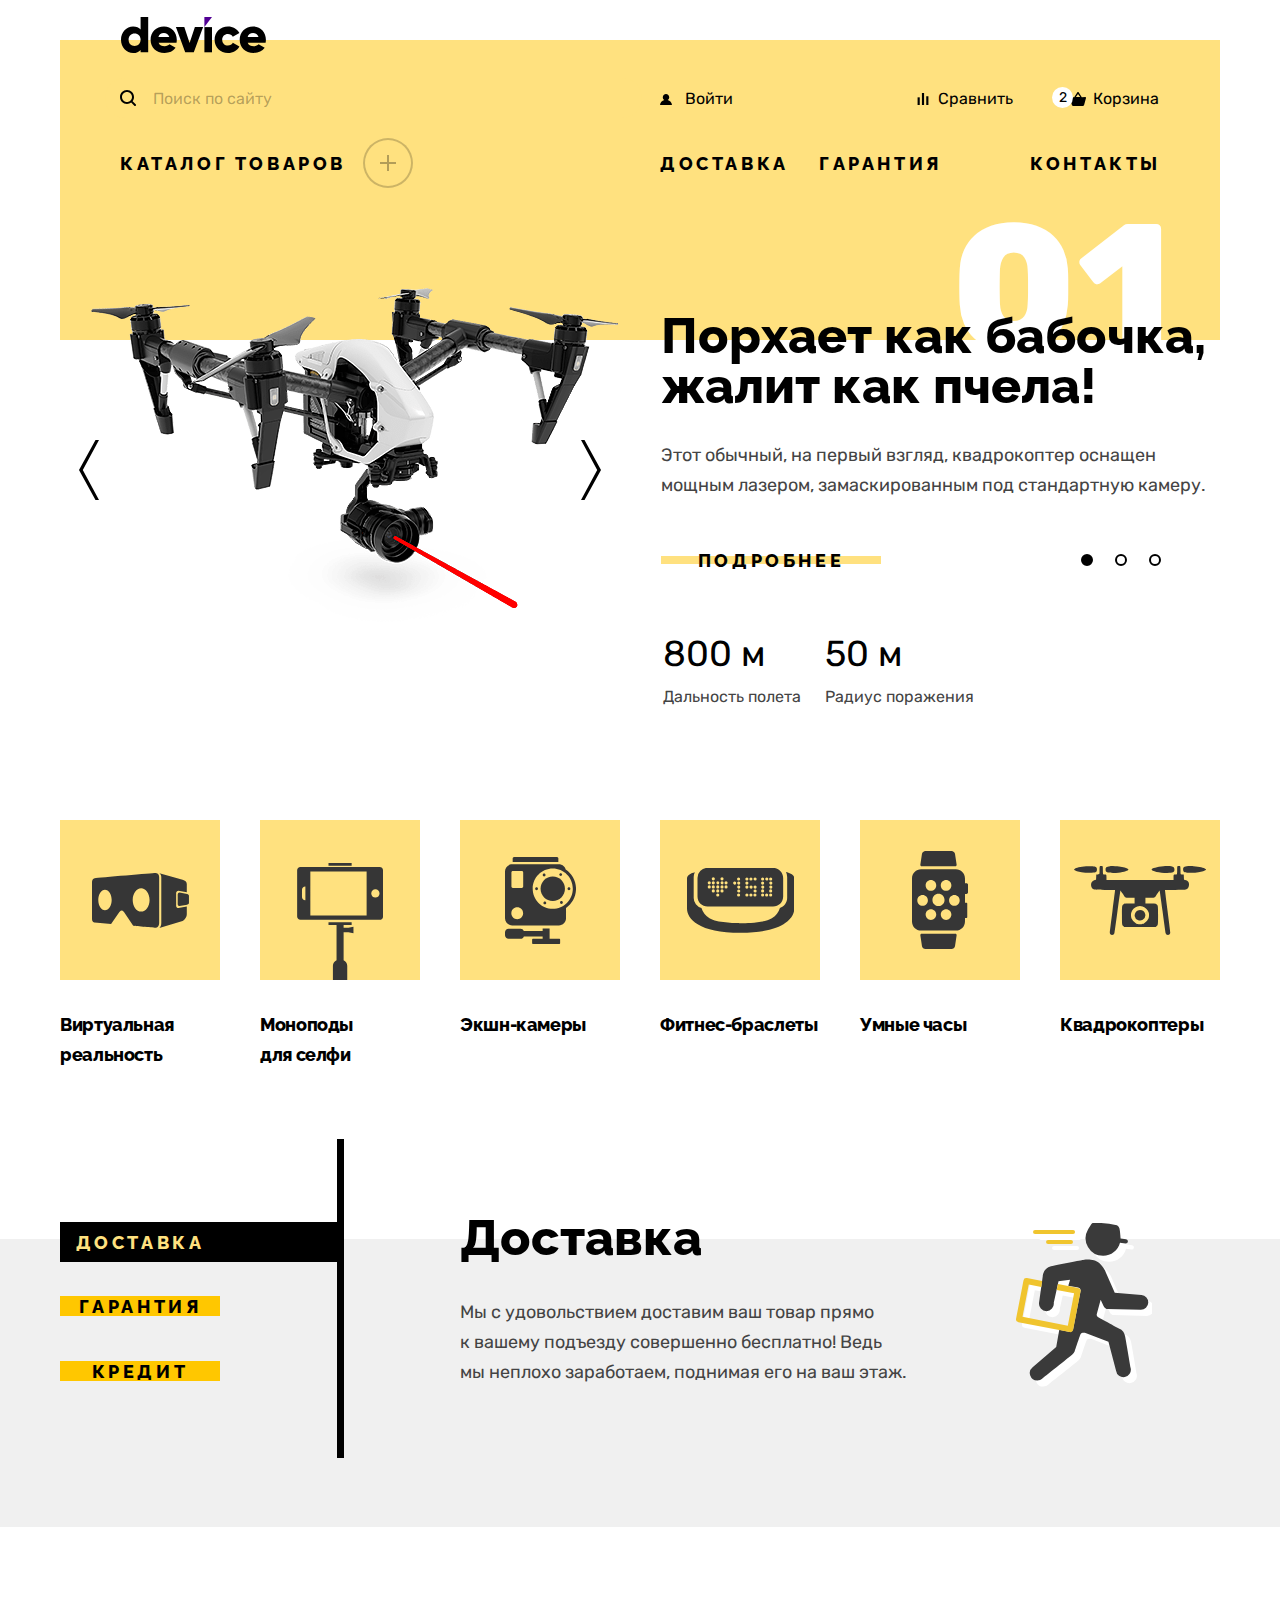
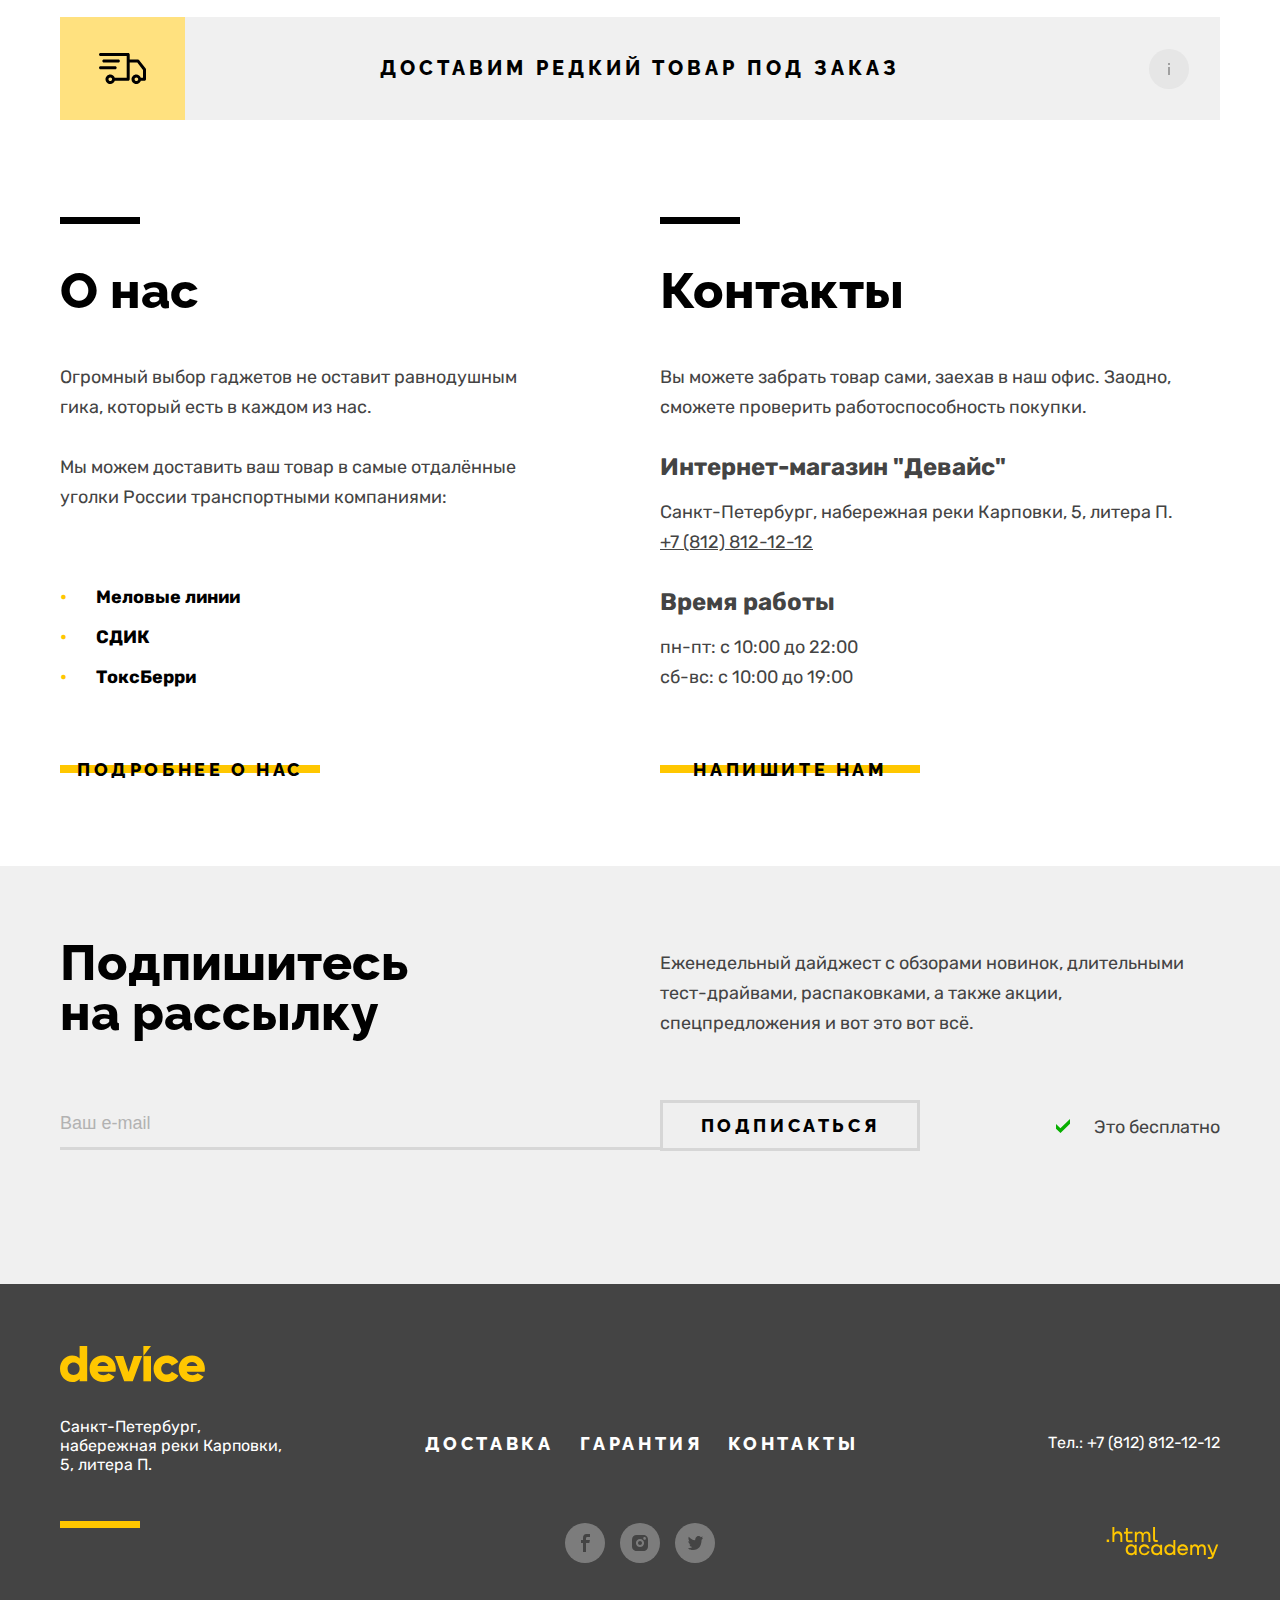
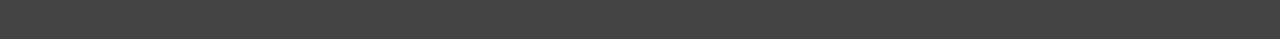
==== commit 8dd577a0: "Защита: попытка 3" ====
--- a/index.html
+++ b/index.html
@@ -10,9 +10,11 @@
   <body>
     <header class="header">
       <nav class="navigation">
-        <a class="logo" href="index.html">
-          <img class="logo-black" src="img/device-black.svg" height="36" width="145" alt="Логотип Интернет-магазина гаджетов ''Девайс''">
-        </a>
+        <div class="logo-wrapper">
+          <a class="logo" href="index.html">
+            <img class="logo-black" src="img/device-black.svg" height="36" width="145" alt="Логотип Интернет-магазина гаджетов ''Девайс''">
+          </a>
+        </div>
         <div class="user-menu">
 
             <form class="search" action="https://echo.htmlacademy.ru/" method="post">
@@ -25,10 +27,11 @@
 
           <div class="user-menu-container">
             <a class="user-menu-link-in" href="#">
+
               <span class="user-menu-link-txt .user-menu-link-in-icon">Войти</span>
             </a>
-            <a class="user-menu-link-out" href="#">
-              <span class="visually-hidden">Выйти</span>
+            <a class="user-menu-link-out user-menu-link-out-none" href="#">
+              <span class="user-menu-link-txt">Выйти</span>
             </a>
             <a class="user-menu-link-compare" href="#">
               <span class="user-menu-link-txt">Сравнить</span>
@@ -316,7 +319,7 @@
               <ul class="services-list">
                 <li class="services-list-item delivery-img">
                   <h3 class="services-list-item-name">Доставка</h3>
-                  <p class="services-list-item-description">Мы с удовольствием доставим ваш товар прямо к вашему подъезду совершенно бесплатно! Ведь мы неплохо заработаем, поднимая его на ваш этаж.</p>
+                  <p class="services-list-item-description">Мы с удовольствием доставим ваш товар прямо<br>к вашему подъезду совершенно бесплатно! Ведь<br>мы неплохо заработаем, поднимая его на ваш этаж.</p>
                 </li>
 
                 <li class="services-list-item warranty-img">
@@ -410,7 +413,7 @@
             <h3 class="contacts-address-subtitle">Интернет-магазин "Девайс"</h3>
             <address class="contacts-address">
               <p class="contacts-address-txt">Санкт-Петербург, набережная реки Карповки, 5, литера П.</p>
-              <a class="contacts-phone" href="tel:+78128121212">Тел.: +7 (812) 812-12-12</a>
+              <a class="contacts-phone" href="tel:+78128121212">+7 (812) 812-12-12</a>
             </address>
             <h3 class="contacts-schedule-subtitle">Время работы</h3>
             <ul class="contacts-schedule">
--- a/css/styles.css
+++ b/css/styles.css
@@ -52,20 +52,46 @@
 
 
 .button {
+  min-width:180px;
+  min-height:40px;
   font-family: "Raleway", sans-serif;
   font-size: 18px;
   line-height: 21px;
   font-weight: 800;
   text-align: center;
   color: #000000;
-  background-color: #FFE17F;
   text-decoration: none;
   text-transform: uppercase;
   letter-spacing: 0.2em;
   vertical-align: top;
   cursor:pointer;
   border:none;
-}
+  display:block;
+  background:linear-gradient(to bottom, transparent 0 40%,#FFC700 40% 60%, transparent 60% 100%);
+  box-shadow:none;
+  outline:none;
+}
+
+.button:hover {
+  display:block;
+  background-color:#FFC700;
+}
+
+.button:focus {
+  display:block;
+  background:linear-gradient(to bottom, transparent 0 40%,#AF4FFF 40% 60%, transparent 60% 100%);
+  outline:none;
+}
+
+.button:active {
+  display:block;
+   color:rgb(0, 0, 0, 0.3);
+   background:#FFC700;
+}
+
+
+
+
 
 .button-current {
   font-family: "Raleway", sans-serif;
@@ -128,13 +154,17 @@
   flex-direction:column;
 }
 
+.logo-wrapper {
+  position:relative;
+}
+
 .logo {
   width:145px;
   height:36px;
   margin-left:61px;
   margin-top:0px;
   padding-top:0px;
-  position:relative;
+  position:absolute;
   top:-23px;
 }
 
@@ -142,7 +172,7 @@
   display: flex;
   color: #000000;
   background:  #FFE17F;
-  margin-top:2px;
+  margin-top:38px;
 }
 
 
@@ -215,7 +245,7 @@
 }
 
 .search-input {
-  width:470px;
+  width:467px;
   height:36px;
   padding: 0 20px 0 46px;
   font-family: inherit;
@@ -233,7 +263,7 @@
 }
 
 .search-input:-webkit-autofill {
-  box-shadow: inset 0 0 0 60px  #FFC700 );
+  box-shadow: inset 0 0 0 60px  #FFC700;
 }
 
 .search-input::placeholder {
@@ -279,26 +309,35 @@
 }
 
 .user-menu-link-in {
-  width:117px;
+  width:220px;
+  display:block;
+  box-sizing: border-box;
   margin:0;
   min-height:36px;
-  display:flex;
-  align-items: center;
-  justify-content: center;
+  padding-top:11px;
+  padding-left: 43px;
+  display:flex;
+  flex-wrap: wrap;
   text-decoration: none;
   text-align: center;
   position:relative;
 }
 
 .user-menu-link-in:focus {
-  outline: 2px solid #AF4FFF;
+  outline: 2px solid;
   border-radius: 20px;
-
-}
+}
+
+.user-menu-link-in:hover {
+  border: 0px solid transparent;
+  color: rgb(0,0,0,0.6);
+}
+
 .user-menu-link-in:active {
   border: 0px solid transparent;
   color: rgb(0,0,0,0.3);
 }
+
 
 .user-menu-link-in::before {
   content:"";
@@ -306,44 +345,83 @@
   position:absolute;
   width:13px;
   height:12px;
-  top:14px;
-  left:16px;
+  top:15px;
+  left:18px;
   background:url("../img/user.svg");
   background-size: 12px 13px;
   background-repeat: no-repeat;
 }
 
 .user-menu-link-out {
-  min-width:60px;
-  height:21px;
-  margin:0;
-  padding:0;
+  position: absolute;
+  z-index: 2;
+  top:0px;
+  left:160px;
+  display:block;
+  box-sizing: border-box;
+  min-width:80px;
+  margin:0;
+  min-height:36px;
   opacity:30%;
   text-decoration: none;
-}
+  padding-top:11px;
+  display:flex;
+  flex-wrap: wrap;
+  justify-content: center;
+  text-decoration: none;
+  text-align: center;
+}
+
+.user-menu-link-out-none {
+  display:none;
+}
+
+.user-menu-link-out:focus {
+  outline: 2px solid #AF4FFF;
+  border-radius: 20px;
+}
+
+.user-menu-link-out:hover {
+  outline: 2px solid #AF4FFF;
+  border: 0px solid transparent;
+  color: rgb(0,0,0,0.6);
+}
+
+.user-menu-link-out:active {
+  border: 0px solid transparent;
+  color: rgb(0,0,0,0.3);
+}
+
 
 .user-menu-link-compare {
   width:136px;
   margin:0;
-  margin-left:84px;
-  min-height:36px;
-  display:flex;
-  align-items: center;
+  margin-left:37px;
+  padding-left:17px;
+  padding-top:11px;
+  display:flex;
   justify-content: center;
   text-decoration: none;
   text-align: center;
   position:relative;
+  box-sizing: border-box;
 }
 
 .user-menu-link-compare:focus {
   outline: 2px solid #AF4FFF;
   border-radius: 20px;
-
-}
+}
+
+.user-menu-link-compare:hover {
+  border: 0px solid transparent;
+  color: rgb(0,0,0,0.6);
+}
+
 .user-menu-link-compare:active {
   border: 0px solid transparent;
   color: rgb(0,0,0,0.3);
 }
+
 
 .user-menu-link-compare::before {
   content:"";
@@ -352,7 +430,7 @@
   width:13px;
   height:12px;
   top:15px;
-  left:10px;
+  left:18px;
   background:url("../img/compare.svg");
   background-size: 12px 13px;
   background-repeat: no-repeat;
@@ -363,20 +441,28 @@
   width:131px;
   margin:0;
   margin-left:12px;
+  padding-top:11px;
+  padding-left: 27px;
   min-height:36px;
   display:flex;
-  align-items: center;
   justify-content: center;
   text-decoration: none;
   text-align: center;
   position:relative;
-}
+  box-sizing: border-box;
+}
+
 
 .user-menu-link-basket:focus {
   outline: 2px solid #AF4FFF;
   border-radius: 20px;
-
-}
+}
+
+.user-menu-link-basket:hover {
+  border: 0px solid transparent;
+  color: rgb(0,0,0,0.6);
+}
+
 .user-menu-link-basket:active {
   border: 0px solid transparent;
   color: rgb(0,0,0,0.3);
@@ -388,8 +474,8 @@
   position:absolute;
   width:16px;
   height:14px;
-  top:12px;
-  left:15px;
+  top:14px;
+  left:23px;
   background:url("../img/cart.svg");
   background-position: 0% 20%;
   background-size: 16px 14px;
@@ -525,8 +611,8 @@
 .user-menu-link-quantity {
   position:absolute;
   z-index: 2;
-  top: 10px;
-  left: 408px;
+  top:9px;
+  left: 410px;
   display:flex;
   width: 21px;
   height: 21px;
@@ -553,8 +639,10 @@
   font-size: 16px;
   line-height: 19px;
   text-decoration: none;
-  vertical-align: 50%;
-  padding-left:10px;
+  text-align: left;
+  padding:0;
+  margin:0;
+
 }
 
 
@@ -567,7 +655,7 @@
   list-style: none;
   margin:0;
   margin-left:60px;
-  margin-top:21px;
+  margin-top:20px;
   padding:0px;
   flex-wrap:wrap;
   background-color:#FFE17F;
@@ -815,7 +903,7 @@
 .promo-list-item-description {
   margin:0;
   padding-top:29px;
-  padding-bottom:50px;
+  padding-bottom:40px;
   position:relative;
   top:-45px;
 }
@@ -830,22 +918,41 @@
 }
 
 .promo-list-item-button {
-  width:220px;
-  margin-bottom:0;
+  min-width:220px;
+  min-height:40px;
+  margin:0;
+  padding-top:10px;
   font-family: "Raleway", sans-serif;
   font-size: 18px;
   line-height: 21px;
   font-weight: 800;
   text-align: center;
   color: #000000;
-  background-size: 8px 220px;
-  background-repeat: no-repeat;
-  background-color: #FFE17F;
+  background-repeat: no-repeat;
+  background:linear-gradient(to bottom, transparent 0 40%,#FFE17F 40% 60%, transparent 60% 100%);
   text-decoration: none;
   text-transform: uppercase;
   letter-spacing: 0.2em;
   cursor:pointer;
-}
+  display:block;
+  box-sizing: border-box;
+}
+
+.promo-list-item-button:hover {
+  background:#FFE17F;
+}
+
+.promo-list-item-button:focus {
+  background:linear-gradient(to bottom, transparent 0 40%,#AF4FFF 40% 60%, transparent 60% 100%);
+  border:none;
+  outline:none;
+}
+
+.promo-list-item-button:active {
+   color:rgb(0, 0, 0, 0.3);
+   background:#FFE17F;
+}
+
 
 .promo-pagination-button-1 {
   width:12px;
@@ -902,7 +1009,7 @@
   margin-left:0;
   margin-top:0;
   margin-bottom:0;
-  padding-top:70px;
+  padding-top:57px;
   position:relative;
   top:-45px;
 }
@@ -1062,7 +1169,7 @@
   min-height:319px;
   margin:0;
   padding:0;
-  padding-top:80px;
+  padding-top:83px;
   border-right: 7px solid rgba(0, 0, 0, 1);
   list-style: none;
   display: flex;
@@ -1108,7 +1215,7 @@
   list-style: none;
   margin:0;
   padding:0;
-  padding-left:120px;
+  padding-left:116px;
   display:flex;
   flex-direction: column;
 }
@@ -1150,7 +1257,7 @@
 .services-list-item-name {
   width:560px;
   margin:0;
-  padding-top:70px;
+  padding-top:74px;
   color: #000000;
   font-family:"Raleway", sans-serif;
   font-size: 50px;
@@ -1202,7 +1309,7 @@
   text-decoration: none;
   display: flex;
   padding-left:0;
-  padding-top:37px;
+  padding-top:40px;
   padding-bottom:40px;
 }
 
@@ -1458,7 +1565,7 @@
   width:1160px;
   margin:0 auto;
   padding:0;
-  padding-bottom:87px;
+  padding-bottom:77px;
   display: flex;
   align-items: right;
 }
@@ -1466,10 +1573,31 @@
 .about-us-contacts-button {
   width:260px;
   margin:0;
-  padding:0;
+  padding-top:10px;
   margin-top:auto;
   cursor:pointer;
-}
+  display:block;
+  box-sizing: border-box;
+  background:linear-gradient(to bottom, transparent 0 40%,#FFC700 40% 60%, transparent 60% 100%);
+}
+
+.about-us-contacts-button:hover {
+  display:block;
+  background-color:#FFC700;
+}
+
+.about-us-contacts-button:focus {
+  display:block;
+  background:linear-gradient(to bottom, transparent 0 40%,#AF4FFF 40% 60%, transparent 60% 100%);
+  outline:none;
+}
+
+.about-us-contacts-button:active {
+  display:block;
+   color:rgb(0, 0, 0, 0.3);
+   background:#FFC700;
+}
+
 
 .about-us {
   width:560px;
@@ -1507,7 +1635,7 @@
   margin:0;
   padding:0;
   padding-top:45px;
-  padding-bottom: 52px;
+  padding-bottom: 42px;
   list-style:none;
   color:#000000;
   font-weight: 700;
@@ -1590,7 +1718,7 @@
   margin:0;
   padding:0;
   padding-top:15px;
-  padding-bottom:67px;
+  padding-bottom:56px;
   list-style: none;
 }
 
@@ -1609,7 +1737,7 @@
   width:1160px;
   margin:0 auto;
   padding:0;
-  padding-top:75px;
+  padding-top:72px;
   display:flex;
   flex-wrap: wrap;
   align-items: right;
@@ -1634,6 +1762,7 @@
   padding:0;
   padding-left:40px;
   box-sizing: border-box;
+  padding-top: 10px;
 }
 
 .mailing-submission {
@@ -1660,9 +1789,9 @@
 
 .mailing-submission-button {
   width:260px;
-  height:55px;
-  margin:0;
-  margin-top:57px;
+  height:51px;
+  margin:0;
+  margin-top:62px;
   font-family: "Raleway", sans-serif;
   font-size: 18px;
   line-height: 21px;
@@ -1682,10 +1811,10 @@
   margin:0;
   padding:0;
   padding-left:136px;
-  padding-top:67px;
+  padding-top:74px;
   text-align: right;
   background:url("../img/tick-big1.svg");
-  background-position: 136px 77px;
+  background-position: 136px 81px;
   background-size: 14px;
   background-repeat: no-repeat;
 }
@@ -1712,8 +1841,8 @@
   width:1160px;
   margin:0 auto;
   padding:0;
-  padding-top:20px;
-  box-shadow: inset 0 40px #FFE17F;
+  padding-top:16px;
+  box-shadow: inset 0 35px #FFE17F;
   display:flex;
   flex-wrap: wrap;
   flex-direction: column;
@@ -2098,7 +2227,7 @@
 .catalog-filter-button {
   width:200px;
   margin:0;
-  margin-top:10px;
+  margin-top:4px;
   cursor:pointer;
 }
 
@@ -2234,7 +2363,6 @@
   font-size: 18px;
   line-height: 21px;
   text-align: right;
-  text-transform: ;
 }
 
 
@@ -2268,29 +2396,42 @@
 }
 
 
+
 .product-card-details-button {
-  content:"";
   position:absolute;
   top:180px;
   left:50%;
   transform:translateX(-50%);
-  width:220px;
+  width:180px;
+  height:40px;
+  margin:0;
+  padding-top:10px;
+  box-sizing: border-box;
+  cursor:pointer;
+  border:none;
   display:none;
-}
-
-.product-card-details-button:hover {
-  display:block;
-  width:220px;
-  height:50px;
-  background:#FFC700;
-  box-shadow: 0 -9px 0 0 #FFC700, 0 11px 0 0 #FFC700;
-}
+  box-shadow:none;
+}
+
 
 .product-card:hover .product-card-details-button {
   display:block;
-  background:linear-gradient(to bottom, transparent 0 35%,#FFE17F 35% 75%, transparent 75% 100%);
+  background:linear-gradient(to bottom, transparent 0 42%,#FFC700 42% 60%, transparent 60% 100%);
   box-shadow:none;
 }
+
+.product-card:hover .product-card-details-button:hover {
+  display:block;
+  background:#FFC700;
+}
+
+.product-card:hover .product-card-details-button:active {
+  display:block;
+   color:rgb(0, 0, 0, 0.3);
+   background:#FFC700;
+}
+
+
 
 
 
